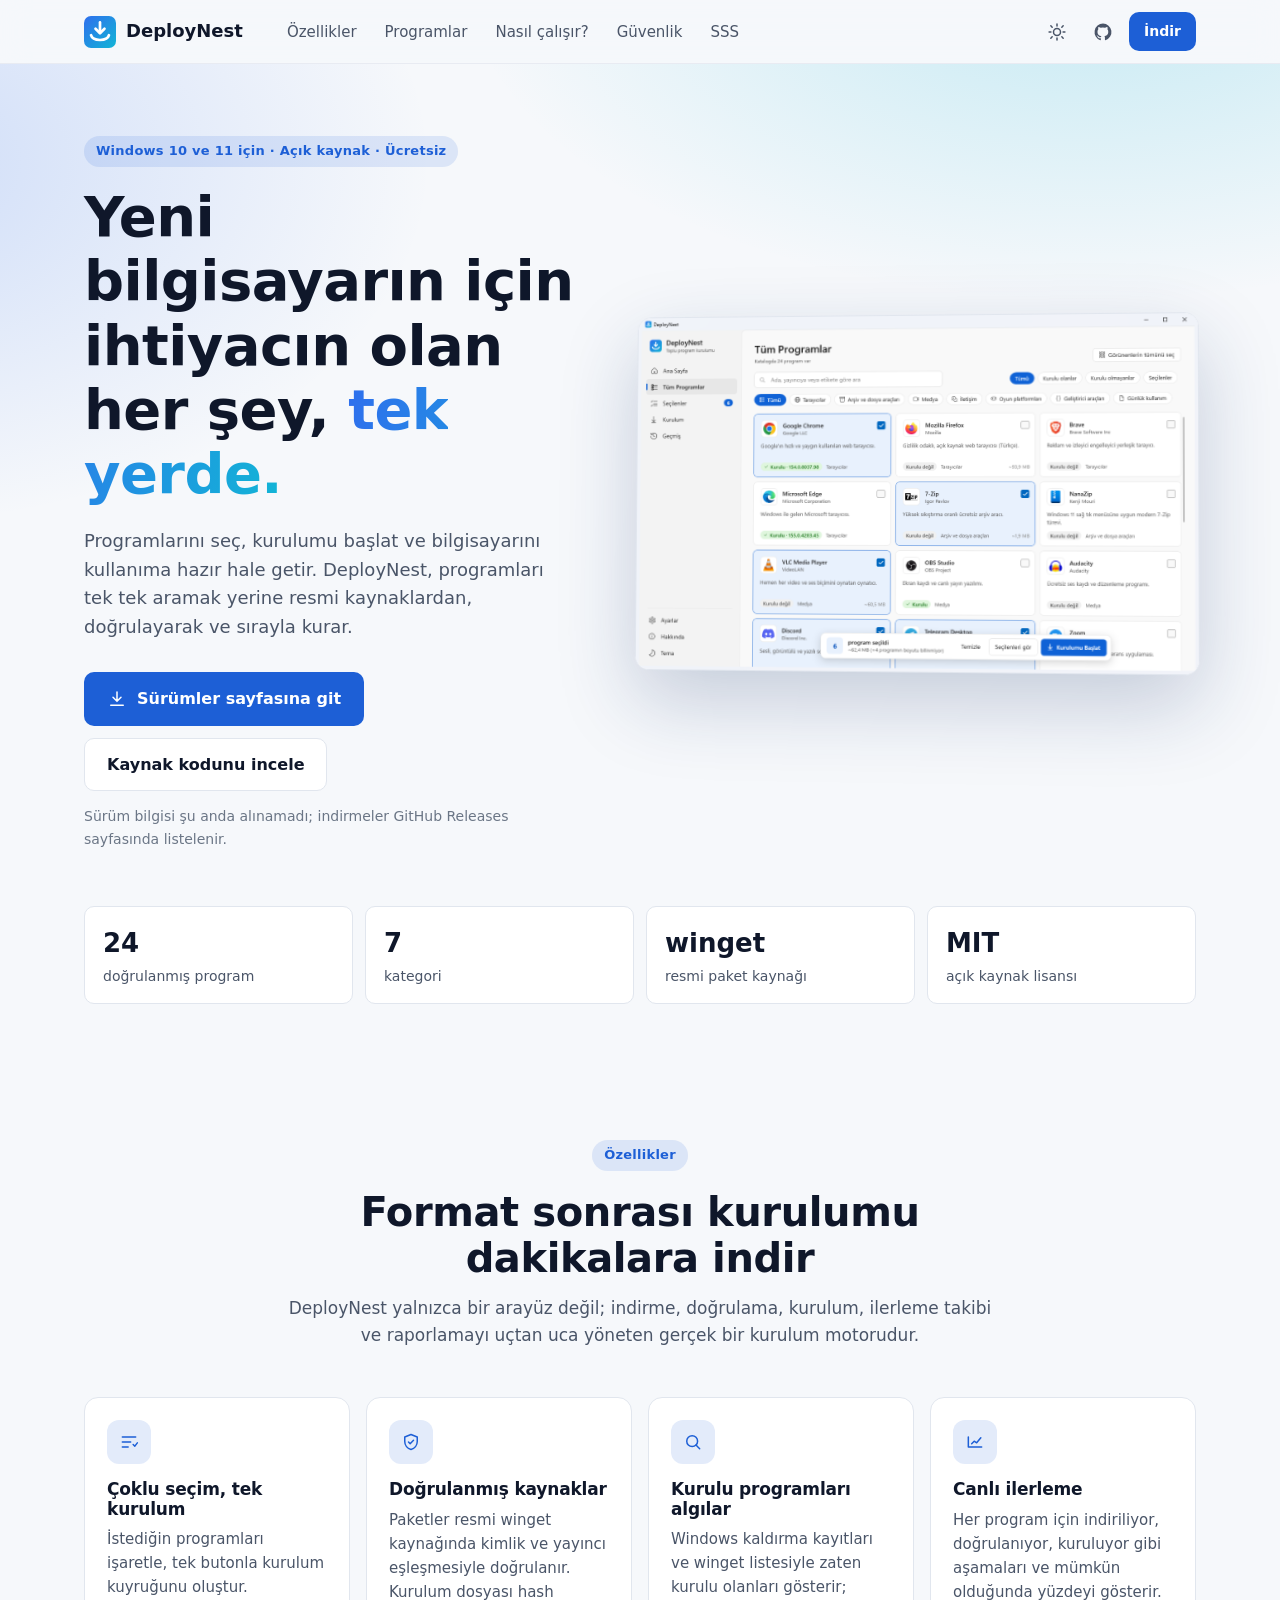
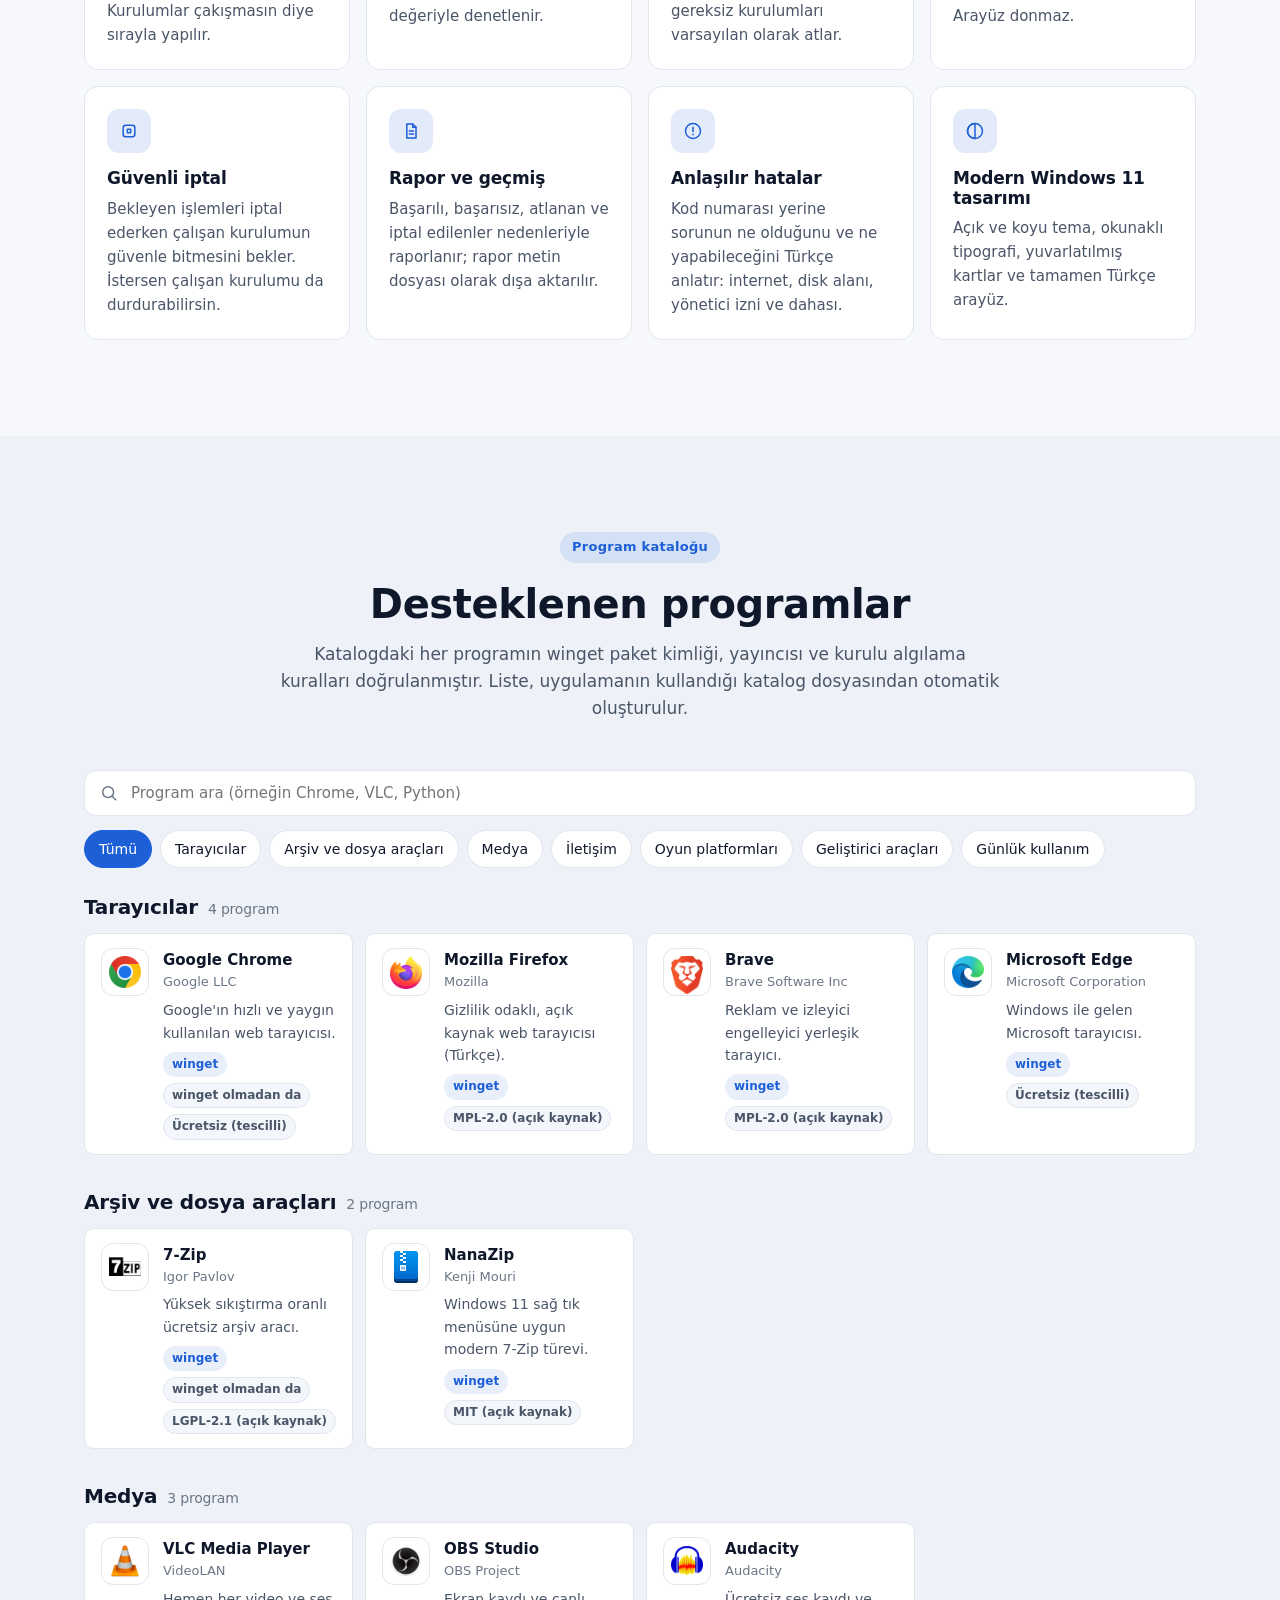
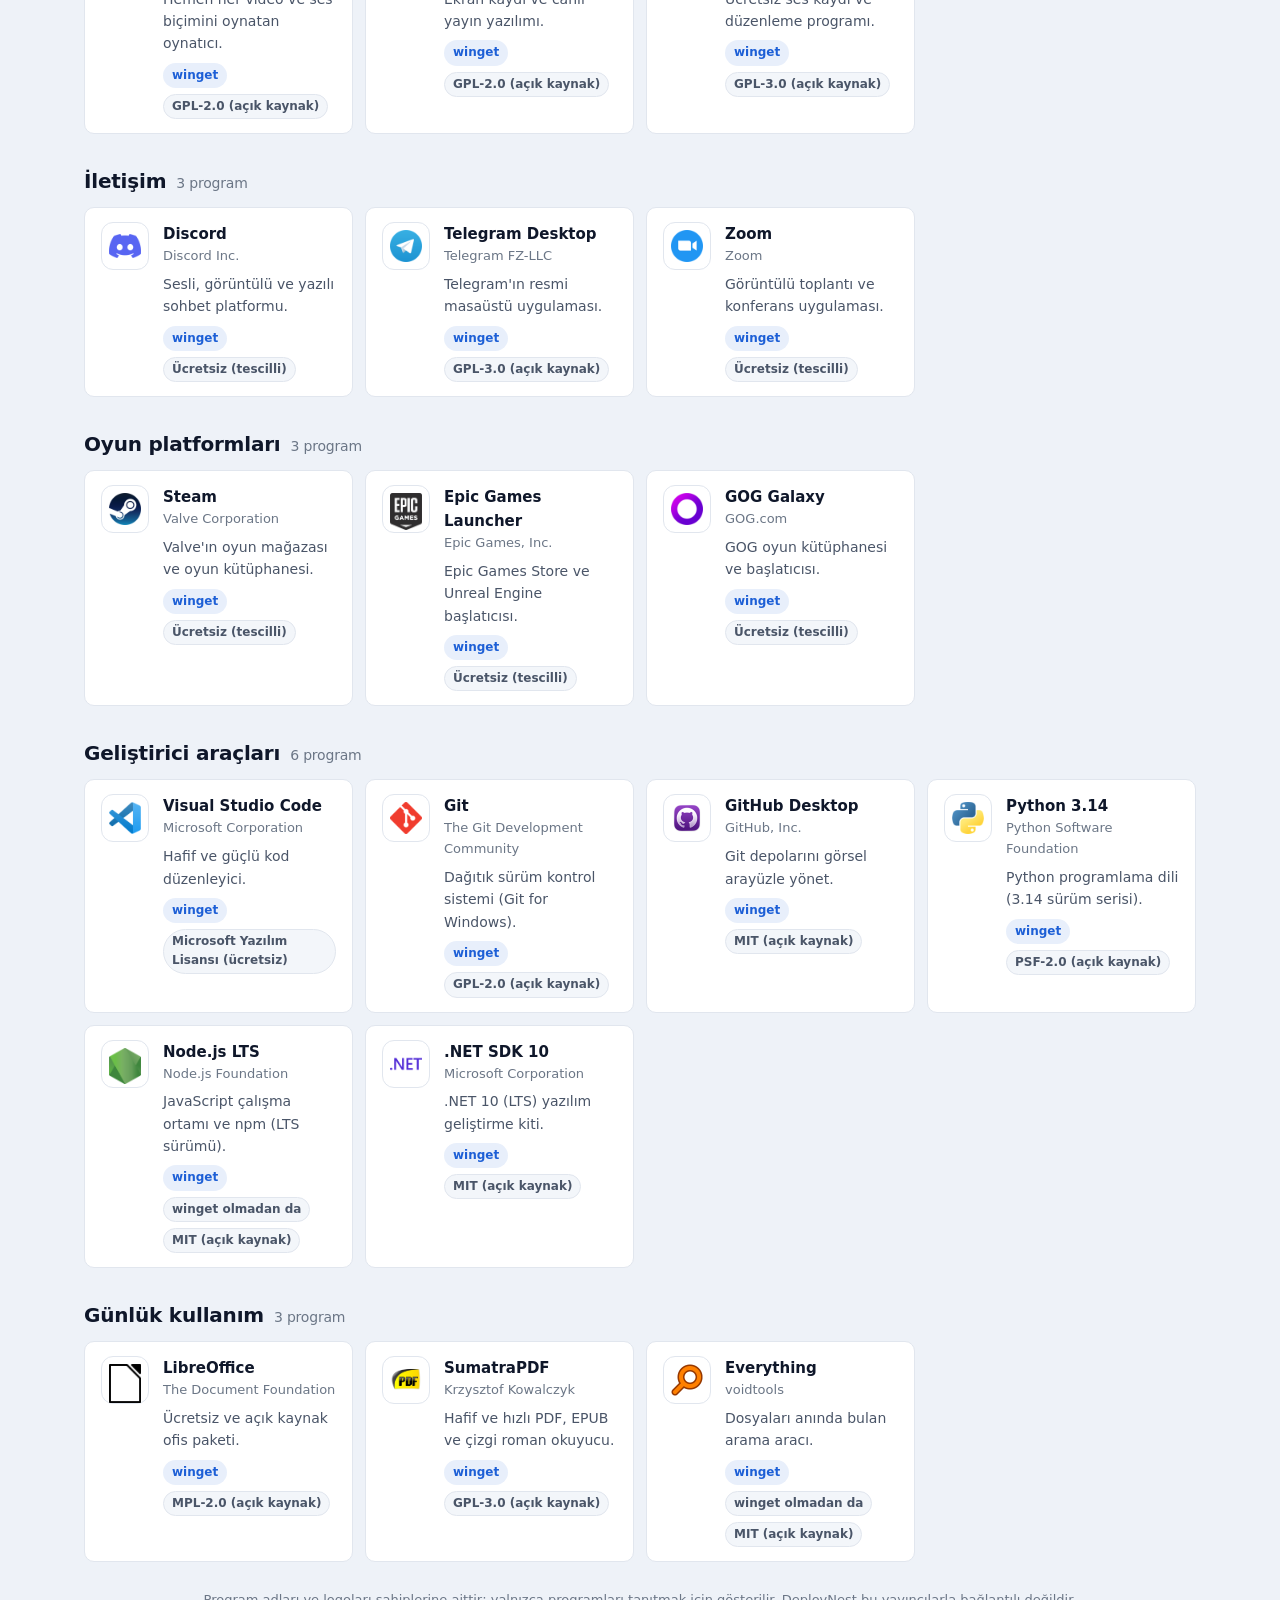
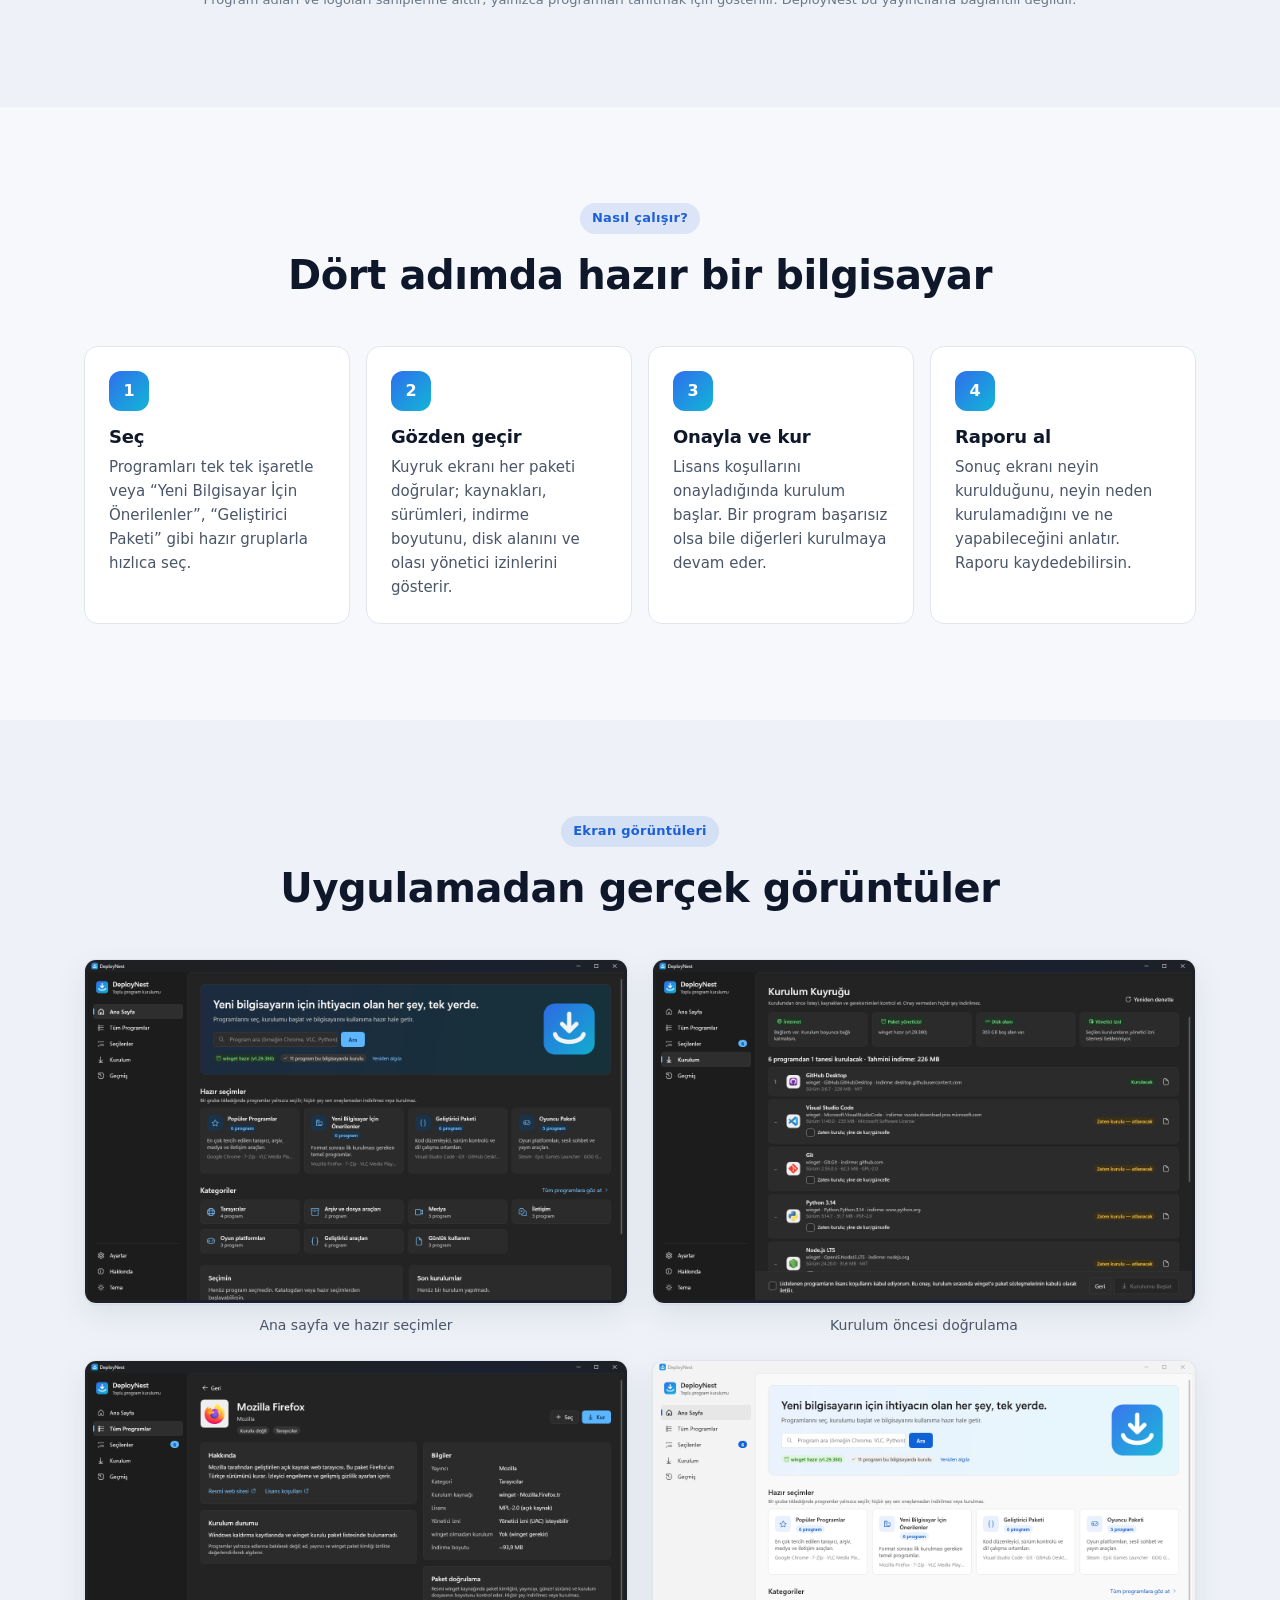
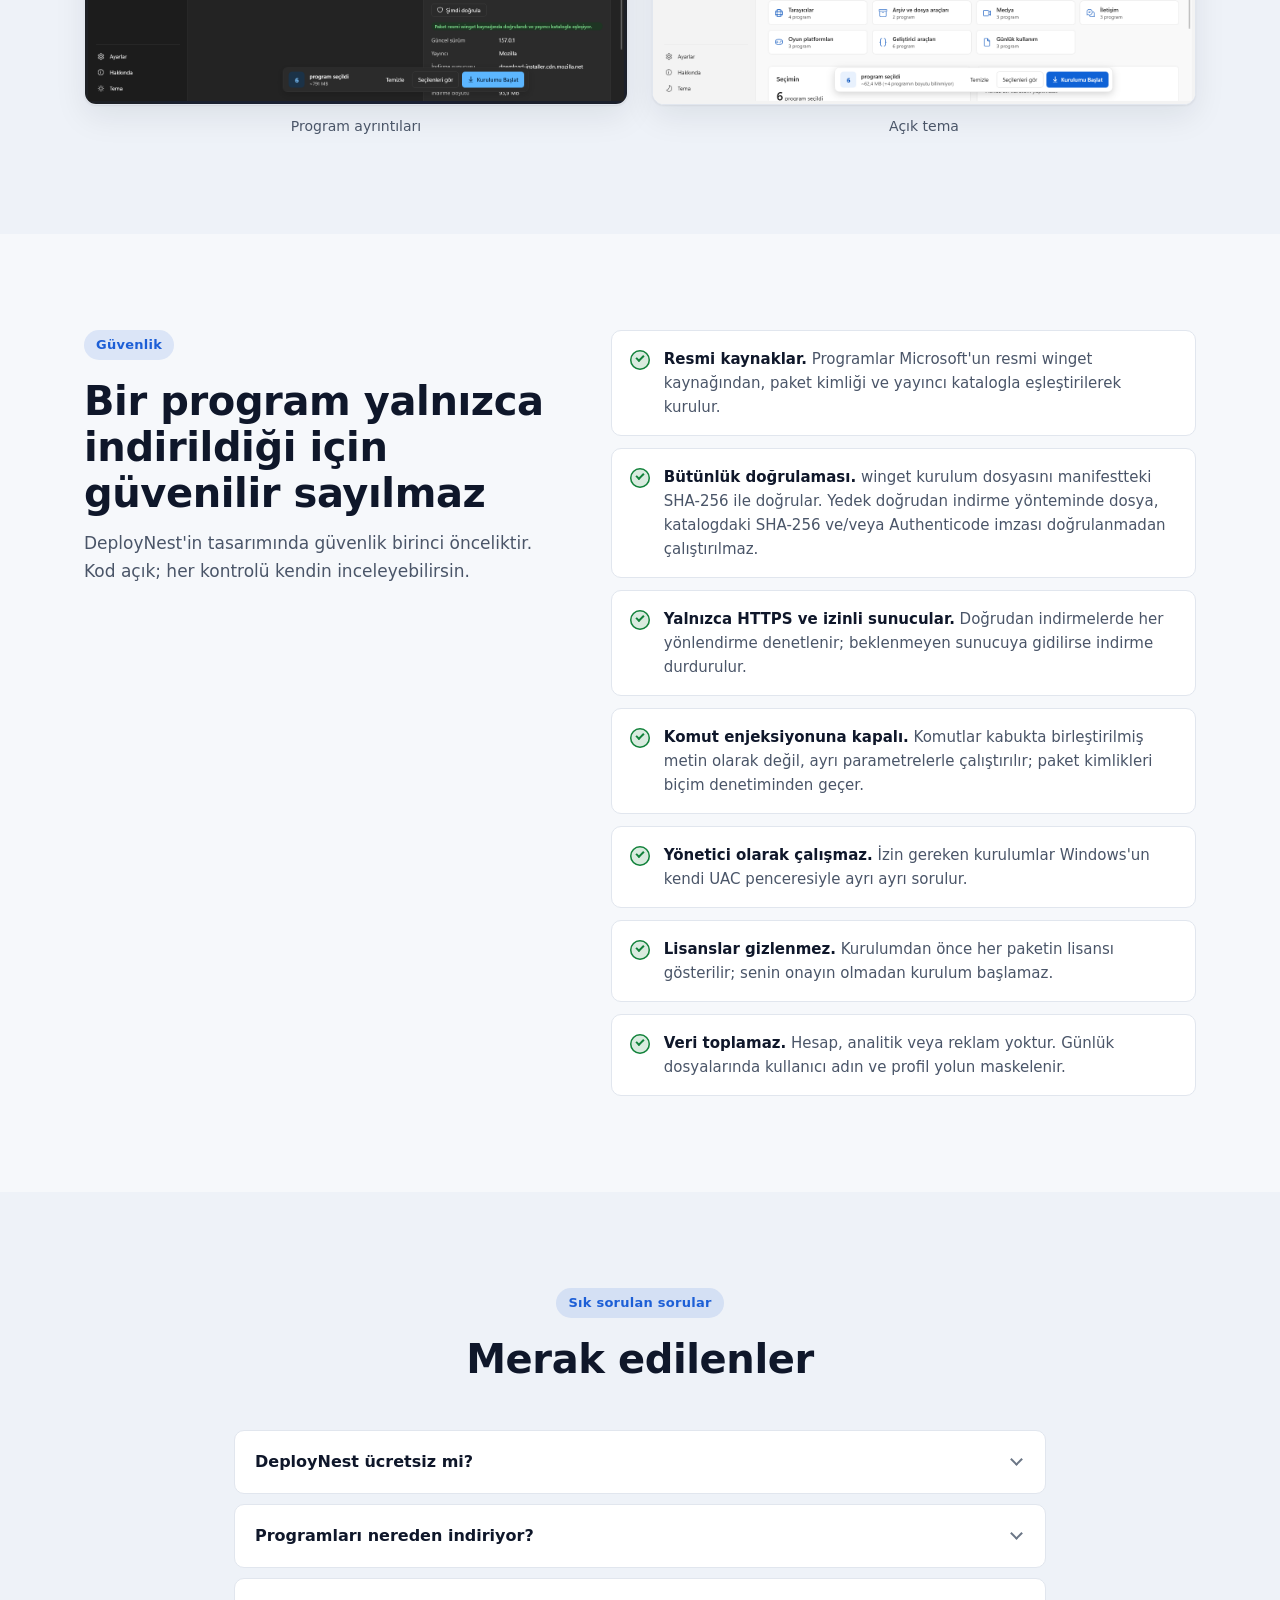
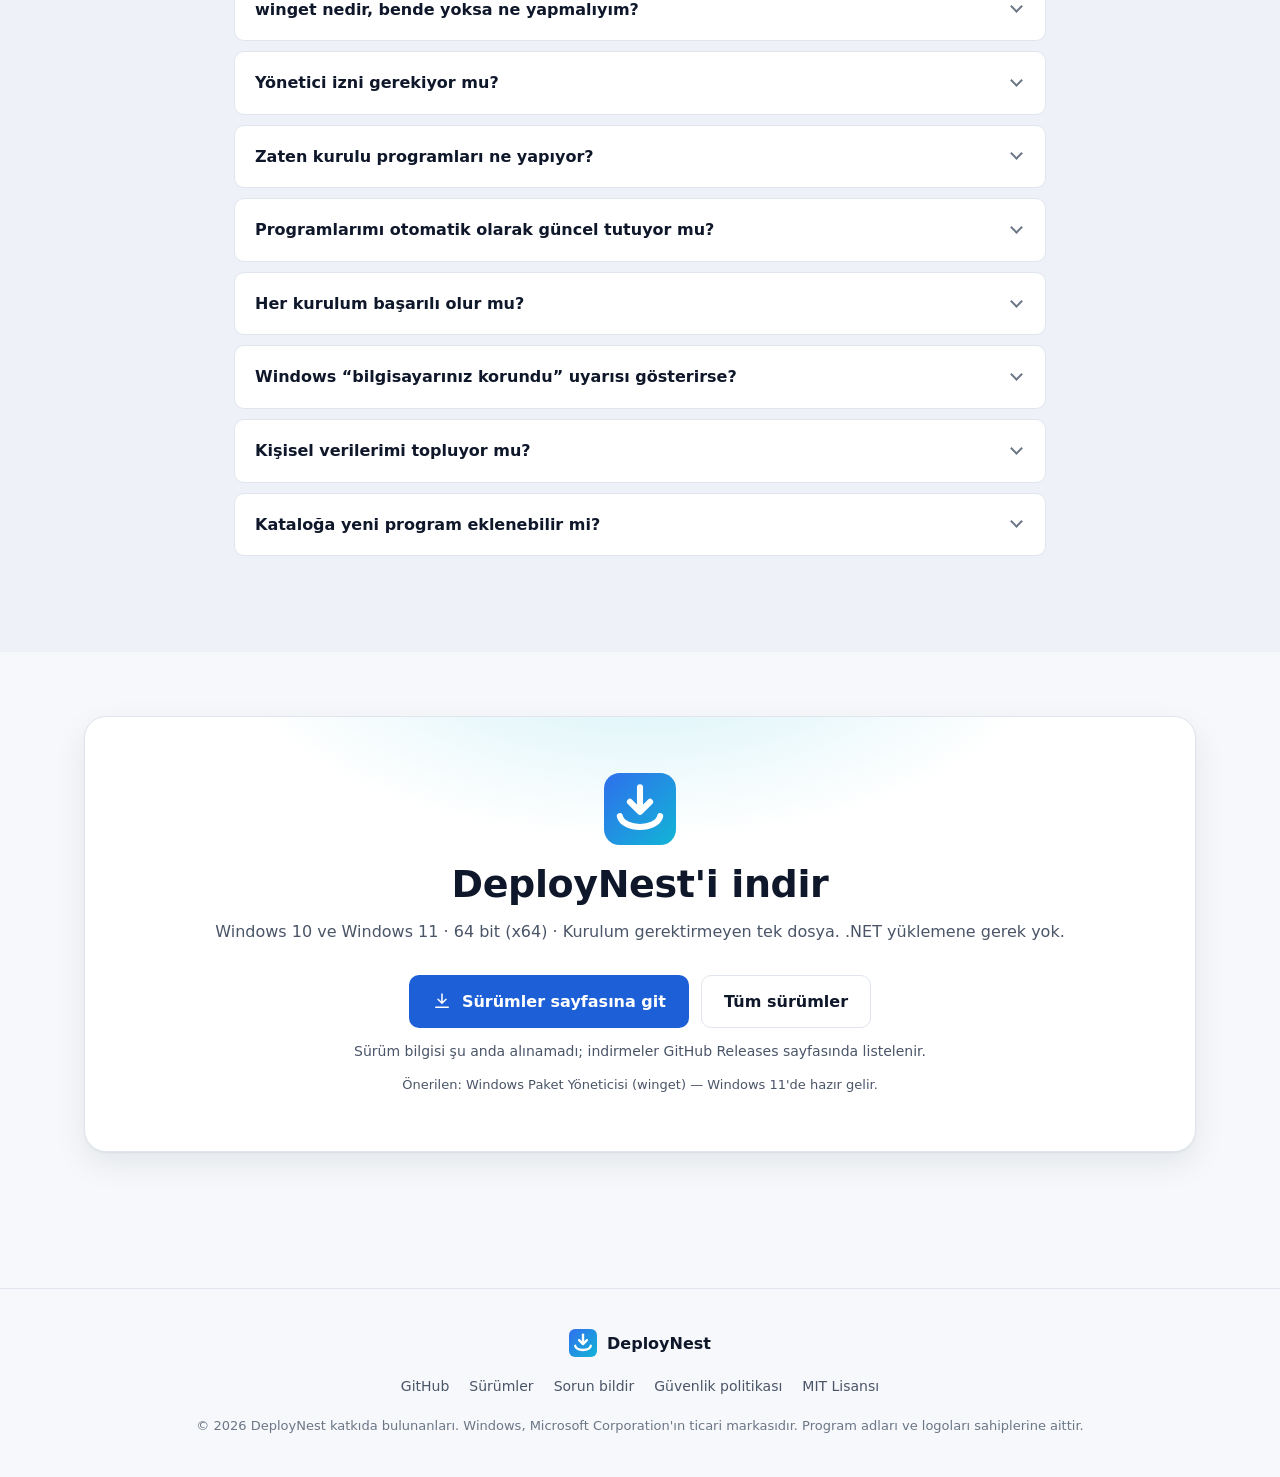
==== website/index.html @ 0952b54d "Add Vercel-ready promo and download website Static HTML/CSS/JS site listing every catalog program wi" ====
<!doctype html>
<html lang="tr">
<head>
  <meta charset="utf-8">
  <meta name="viewport" content="width=device-width, initial-scale=1">
  <title>DeployNest — Toplu program kurulumu</title>
  <meta name="description" content="DeployNest; yeni bilgisayarında veya format sonrasında ihtiyaç duyduğun programları seçip tek seferde, resmi kaynaklardan ve doğrulayarak kurmanı sağlayan açık kaynak Windows uygulaması.">
  <meta name="theme-color" content="#2F6FED">
  <meta property="og:title" content="DeployNest — Toplu program kurulumu">
  <meta property="og:description" content="Programlarını seç, kurulumu başlat ve bilgisayarını kullanıma hazır hale getir.">
  <meta property="og:type" content="website">
  <meta property="og:image" content="assets/screenshots/programs-light.png">
  <link rel="icon" href="assets/logo.svg" type="image/svg+xml">
  <link rel="apple-touch-icon" href="assets/logo-512.png">
  <script src="theme-init.js"></script>
  <link rel="stylesheet" href="styles.css">
</head>
<body>
  <a class="skip-link" href="#main">İçeriğe geç</a>

  <header class="site-header">
    <div class="container header-inner">
      <a class="brand" href="#top" aria-label="DeployNest ana sayfa">
        <img src="assets/logo.svg" alt="" width="32" height="32">
        <span>DeployNest</span>
      </a>
      <nav class="site-nav" id="site-nav" aria-label="Ana menü">
        <a href="#ozellikler">Özellikler</a>
        <a href="#programlar">Programlar</a>
        <a href="#nasil-calisir">Nasıl çalışır?</a>
        <a href="#guvenlik">Güvenlik</a>
        <a href="#sss">SSS</a>
      </nav>
      <div class="header-actions">
        <button class="icon-button" type="button" id="theme-toggle" aria-label="Açık ve koyu tema arasında geçiş yap">
          <svg class="icon-sun" viewBox="0 0 24 24" aria-hidden="true"><circle cx="12" cy="12" r="4.2"/><path d="M12 2.5v2.2M12 19.3v2.2M4.6 4.6l1.6 1.6M17.8 17.8l1.6 1.6M2.5 12h2.2M19.3 12h2.2M4.6 19.4l1.6-1.6M17.8 6.2l1.6-1.6"/></svg>
          <svg class="icon-moon" viewBox="0 0 24 24" aria-hidden="true"><path d="M20.2 14.6A8.4 8.4 0 0 1 9.4 3.8a8.4 8.4 0 1 0 10.8 10.8Z"/></svg>
        </button>
        <a class="icon-button" href="https://github.com/efebalci569-dot/DeployNest" rel="noopener" aria-label="GitHub deposu">
          <svg viewBox="0 0 24 24" aria-hidden="true" class="icon-fill"><path d="M12 1.8a10.3 10.3 0 0 0-3.3 20c.5.1.7-.2.7-.5v-1.8c-2.9.6-3.5-1.2-3.5-1.2-.5-1.2-1.1-1.5-1.1-1.5-.9-.6.1-.6.1-.6 1 .1 1.6 1 1.6 1 .9 1.6 2.4 1.1 3 .9.1-.7.4-1.1.6-1.4-2.3-.3-4.7-1.1-4.7-5.1 0-1.1.4-2 1-2.8-.1-.3-.4-1.3.1-2.8 0 0 .9-.3 2.8 1a9.6 9.6 0 0 1 5.1 0c2-1.3 2.8-1 2.8-1 .6 1.5.2 2.5.1 2.8.7.8 1 1.7 1 2.8 0 4-2.4 4.8-4.7 5.1.4.3.7.9.7 1.9v2.8c0 .3.2.6.7.5A10.3 10.3 0 0 0 12 1.8Z"/></svg>
        </a>
        <a class="button button-primary button-small header-download" href="#indir">İndir</a>
        <button class="icon-button menu-toggle" type="button" id="menu-toggle" aria-label="Menüyü aç" aria-expanded="false" aria-controls="site-nav">
          <svg viewBox="0 0 24 24" aria-hidden="true"><path d="M4 7h16M4 12h16M4 17h16"/></svg>
        </button>
      </div>
    </div>
  </header>

  <main id="main">
    <!-- Hero -->
    <section class="hero" id="top">
      <div class="container hero-inner">
        <div class="hero-copy">
          <p class="eyebrow">Windows 10 ve 11 için · Açık kaynak · Ücretsiz</p>
          <h1>Yeni bilgisayarın için ihtiyacın olan her şey, <span class="gradient-text">tek yerde.</span></h1>
          <p class="lead">Programlarını seç, kurulumu başlat ve bilgisayarını kullanıma hazır hale getir. DeployNest, programları tek tek aramak yerine resmi kaynaklardan, doğrulayarak ve sırayla kurar.</p>
          <div class="hero-actions">
            <a class="button button-primary button-large" data-download href="https://github.com/efebalci569-dot/DeployNest/releases" rel="noopener">
              <svg viewBox="0 0 24 24" aria-hidden="true"><path d="M12 3.5v11.2M7.2 10l4.8 4.8 4.8-4.8M4.5 19.5h15"/></svg>
              <span data-download-label>Sürümler denetleniyor…</span>
            </a>
            <a class="button button-secondary button-large" href="https://github.com/efebalci569-dot/DeployNest" rel="noopener">Kaynak kodunu incele</a>
          </div>
          <p class="release-meta" data-release-meta>Windows 10 / Windows 11 · 64 bit (x64)</p>
        </div>
        <div class="hero-visual">
          <div class="window-frame">
            <img class="screenshot-themed" src="assets/screenshots/programs-light.png" data-light="assets/screenshots/programs-light.png" data-dark="assets/screenshots/programs-dark.png" alt="DeployNest uygulamasında tüm programlar sayfası: logolu program kartları, kurulum durumları ve seçim çubuğu" width="1360" height="860">
          </div>
        </div>
      </div>
      <div class="container stats">
        <div><strong data-count-programs>24</strong><span>doğrulanmış program</span></div>
        <div><strong data-count-categories>7</strong><span>kategori</span></div>
        <div><strong>winget</strong><span>resmi paket kaynağı</span></div>
        <div><strong>MIT</strong><span>açık kaynak lisansı</span></div>
      </div>
    </section>

    <!-- Features -->
    <section class="section" id="ozellikler">
      <div class="container">
        <div class="section-head">
          <p class="eyebrow">Özellikler</p>
          <h2>Format sonrası kurulumu dakikalara indir</h2>
          <p>DeployNest yalnızca bir arayüz değil; indirme, doğrulama, kurulum, ilerleme takibi ve raporlamayı uçtan uca yöneten gerçek bir kurulum motorudur.</p>
        </div>
        <div class="feature-grid">
          <article class="feature">
            <div class="feature-icon"><svg viewBox="0 0 24 24" aria-hidden="true"><path d="M4 6h16M4 12h10M4 18h7M17 15l2 2 3-4"/></svg></div>
            <h3>Çoklu seçim, tek kurulum</h3>
            <p>İstediğin programları işaretle, tek butonla kurulum kuyruğunu oluştur. Kurulumlar çakışmasın diye sırayla yapılır.</p>
          </article>
          <article class="feature">
            <div class="feature-icon"><svg viewBox="0 0 24 24" aria-hidden="true"><path d="M12 3l7.5 3v5.5c0 4.4-3.1 8.4-7.5 9.5-4.4-1.1-7.5-5.1-7.5-9.5V6L12 3z"/><path d="M9 12l2 2 4-4"/></svg></div>
            <h3>Doğrulanmış kaynaklar</h3>
            <p>Paketler resmi winget kaynağında kimlik ve yayıncı eşleşmesiyle doğrulanır. Kurulum dosyası hash değeriyle denetlenir.</p>
          </article>
          <article class="feature">
            <div class="feature-icon"><svg viewBox="0 0 24 24" aria-hidden="true"><circle cx="11" cy="11" r="6.5"/><path d="M20 20l-4.4-4.4"/></svg></div>
            <h3>Kurulu programları algılar</h3>
            <p>Windows kaldırma kayıtları ve winget listesiyle zaten kurulu olanları gösterir; gereksiz kurulumları varsayılan olarak atlar.</p>
          </article>
          <article class="feature">
            <div class="feature-icon"><svg viewBox="0 0 24 24" aria-hidden="true"><path d="M4 18V6M4 18h16"/><path d="M8 14l3-3 3 2 5-6"/></svg></div>
            <h3>Canlı ilerleme</h3>
            <p>Her program için indiriliyor, doğrulanıyor, kuruluyor gibi aşamaları ve mümkün olduğunda yüzdeyi gösterir. Arayüz donmaz.</p>
          </article>
          <article class="feature">
            <div class="feature-icon"><svg viewBox="0 0 24 24" aria-hidden="true"><rect x="5" y="5" width="14" height="14" rx="3"/><path d="M10 10h4v4h-4z"/></svg></div>
            <h3>Güvenli iptal</h3>
            <p>Bekleyen işlemleri iptal ederken çalışan kurulumun güvenle bitmesini bekler. İstersen çalışan kurulumu da durdurabilirsin.</p>
          </article>
          <article class="feature">
            <div class="feature-icon"><svg viewBox="0 0 24 24" aria-hidden="true"><path d="M7 3.5h7l4 4v13H7z"/><path d="M14 3.5v4h4M10 12h5M10 15.5h5"/></svg></div>
            <h3>Rapor ve geçmiş</h3>
            <p>Başarılı, başarısız, atlanan ve iptal edilenler nedenleriyle raporlanır; rapor metin dosyası olarak dışa aktarılır.</p>
          </article>
          <article class="feature">
            <div class="feature-icon"><svg viewBox="0 0 24 24" aria-hidden="true"><path d="M12 7.5v5M12 16v.5"/><circle cx="12" cy="12" r="9"/></svg></div>
            <h3>Anlaşılır hatalar</h3>
            <p>Kod numarası yerine sorunun ne olduğunu ve ne yapabileceğini Türkçe anlatır: internet, disk alanı, yönetici izni ve dahası.</p>
          </article>
          <article class="feature">
            <div class="feature-icon"><svg viewBox="0 0 24 24" aria-hidden="true"><path d="M12 3a9 9 0 1 0 0 18V3z"/><circle cx="12" cy="12" r="9"/></svg></div>
            <h3>Modern Windows 11 tasarımı</h3>
            <p>Açık ve koyu tema, okunaklı tipografi, yuvarlatılmış kartlar ve tamamen Türkçe arayüz.</p>
          </article>
        </div>
      </div>
    </section>

    <!-- Programs -->
    <section class="section section-alt" id="programlar">
      <div class="container">
        <div class="section-head">
          <p class="eyebrow">Program kataloğu</p>
          <h2>Desteklenen programlar</h2>
          <p>Katalogdaki her programın winget paket kimliği, yayıncısı ve kurulu algılama kuralları doğrulanmıştır. Liste, uygulamanın kullandığı katalog dosyasından otomatik oluşturulur.</p>
        </div>
        <div class="catalog-toolbar">
          <label class="search">
            <svg viewBox="0 0 24 24" aria-hidden="true"><circle cx="11" cy="11" r="6.5"/><path d="M20 20l-4.4-4.4"/></svg>
            <span class="visually-hidden">Program ara</span>
            <input type="search" id="catalog-search" placeholder="Program ara (örneğin Chrome, VLC, Python)" autocomplete="off">
          </label>
          <div class="chips" id="catalog-categories" role="group" aria-label="Kategoriye göre filtrele"></div>
        </div>
        <div id="catalog" class="catalog" aria-live="polite">
          <noscript><p>Program listesini görmek için JavaScript'i etkinleştir veya <a href="data/catalog.json">katalog dosyasını</a> incele.</p></noscript>
        </div>
        <p class="catalog-empty" id="catalog-empty" hidden>Aramanla eşleşen program bulunamadı.</p>
        <p class="fine-print">Program adları ve logoları sahiplerine aittir; yalnızca programları tanıtmak için gösterilir. DeployNest bu yayıncılarla bağlantılı değildir.</p>
      </div>
    </section>

    <!-- How it works -->
    <section class="section" id="nasil-calisir">
      <div class="container">
        <div class="section-head">
          <p class="eyebrow">Nasıl çalışır?</p>
          <h2>Dört adımda hazır bir bilgisayar</h2>
        </div>
        <ol class="steps">
          <li class="step">
            <span class="step-number">1</span>
            <h3>Seç</h3>
            <p>Programları tek tek işaretle veya “Yeni Bilgisayar İçin Önerilenler”, “Geliştirici Paketi” gibi hazır gruplarla hızlıca seç.</p>
          </li>
          <li class="step">
            <span class="step-number">2</span>
            <h3>Gözden geçir</h3>
            <p>Kuyruk ekranı her paketi doğrular; kaynakları, sürümleri, indirme boyutunu, disk alanını ve olası yönetici izinlerini gösterir.</p>
          </li>
          <li class="step">
            <span class="step-number">3</span>
            <h3>Onayla ve kur</h3>
            <p>Lisans koşullarını onayladığında kurulum başlar. Bir program başarısız olsa bile diğerleri kurulmaya devam eder.</p>
          </li>
          <li class="step">
            <span class="step-number">4</span>
            <h3>Raporu al</h3>
            <p>Sonuç ekranı neyin kurulduğunu, neyin neden kurulamadığını ve ne yapabileceğini anlatır. Raporu kaydedebilirsin.</p>
          </li>
        </ol>
      </div>
    </section>

    <!-- Screenshots -->
    <section class="section section-alt" id="ekran-goruntuleri">
      <div class="container">
        <div class="section-head">
          <p class="eyebrow">Ekran görüntüleri</p>
          <h2>Uygulamadan gerçek görüntüler</h2>
        </div>
        <div class="gallery">
          <figure>
            <button type="button" class="gallery-item" data-full="assets/screenshots/home-dark.png" aria-label="Ana sayfa ekran görüntüsünü büyüt"><img src="assets/screenshots/home-dark.png" alt="Ana sayfa: arama, hazır seçimler ve kategoriler" loading="lazy" width="1360" height="860"></button>
            <figcaption>Ana sayfa ve hazır seçimler</figcaption>
          </figure>
          <figure>
            <button type="button" class="gallery-item" data-full="assets/screenshots/queue-dark.png" aria-label="Kurulum kuyruğu ekran görüntüsünü büyüt"><img src="assets/screenshots/queue-dark.png" alt="Kurulum kuyruğu: doğrulanmış paketler, gereksinimler ve zaten kurulu olanlar" loading="lazy" width="1360" height="860"></button>
            <figcaption>Kurulum öncesi doğrulama</figcaption>
          </figure>
          <figure>
            <button type="button" class="gallery-item" data-full="assets/screenshots/details-dark.png" aria-label="Program ayrıntıları ekran görüntüsünü büyüt"><img src="assets/screenshots/details-dark.png" alt="Program ayrıntıları ve winget paket doğrulaması" loading="lazy" width="1360" height="860"></button>
            <figcaption>Program ayrıntıları</figcaption>
          </figure>
          <figure>
            <button type="button" class="gallery-item" data-full="assets/screenshots/home-light.png" aria-label="Açık tema ekran görüntüsünü büyüt"><img src="assets/screenshots/home-light.png" alt="Açık temada ana sayfa ve seçim çubuğu" loading="lazy" width="1360" height="860"></button>
            <figcaption>Açık tema</figcaption>
          </figure>
        </div>
      </div>
      <dialog class="lightbox" id="lightbox" aria-label="Ekran görüntüsü">
        <form method="dialog"><button class="icon-button lightbox-close" aria-label="Kapat"><svg viewBox="0 0 24 24" aria-hidden="true"><path d="M6 6l12 12M18 6L6 18"/></svg></button></form>
        <img alt="">
      </dialog>
    </section>

    <!-- Security -->
    <section class="section" id="guvenlik">
      <div class="container security">
        <div class="section-head section-head-left">
          <p class="eyebrow">Güvenlik</p>
          <h2>Bir program yalnızca indirildiği için güvenilir sayılmaz</h2>
          <p>DeployNest'in tasarımında güvenlik birinci önceliktir. Kod açık; her kontrolü kendin inceleyebilirsin.</p>
        </div>
        <ul class="check-list">
          <li><strong>Resmi kaynaklar.</strong> Programlar Microsoft'un resmi winget kaynağından, paket kimliği ve yayıncı katalogla eşleştirilerek kurulur.</li>
          <li><strong>Bütünlük doğrulaması.</strong> winget kurulum dosyasını manifestteki SHA-256 ile doğrular. Yedek doğrudan indirme yönteminde dosya, katalogdaki SHA-256 ve/veya Authenticode imzası doğrulanmadan çalıştırılmaz.</li>
          <li><strong>Yalnızca HTTPS ve izinli sunucular.</strong> Doğrudan indirmelerde her yönlendirme denetlenir; beklenmeyen sunucuya gidilirse indirme durdurulur.</li>
          <li><strong>Komut enjeksiyonuna kapalı.</strong> Komutlar kabukta birleştirilmiş metin olarak değil, ayrı parametrelerle çalıştırılır; paket kimlikleri biçim denetiminden geçer.</li>
          <li><strong>Yönetici olarak çalışmaz.</strong> İzin gereken kurulumlar Windows'un kendi UAC penceresiyle ayrı ayrı sorulur.</li>
          <li><strong>Lisanslar gizlenmez.</strong> Kurulumdan önce her paketin lisansı gösterilir; senin onayın olmadan kurulum başlamaz.</li>
          <li><strong>Veri toplamaz.</strong> Hesap, analitik veya reklam yoktur. Günlük dosyalarında kullanıcı adın ve profil yolun maskelenir.</li>
        </ul>
      </div>
    </section>

    <!-- FAQ -->
    <section class="section section-alt" id="sss">
      <div class="container faq-container">
        <div class="section-head">
          <p class="eyebrow">Sık sorulan sorular</p>
          <h2>Merak edilenler</h2>
        </div>
        <div class="faq">
          <details>
            <summary>DeployNest ücretsiz mi?</summary>
            <p>Evet. DeployNest MIT lisanslı açık kaynak bir projedir. Kurduğun programlar ise kendi yayıncılarının lisanslarına tabidir; bazıları ücretsiz ama tescilli yazılımdır.</p>
          </details>
          <details>
            <summary>Programları nereden indiriyor?</summary>
            <p>Öncelikle Windows Paket Yöneticisi'nin (winget) resmi topluluk kaynağından. winget kullanılamıyorsa, katalogda doğrudan indirme tanımı olan programlar (şu an Google Chrome, 7-Zip, Node.js LTS ve Everything) yayıncının resmi adresinden indirilip doğrulanarak kurulabilir.</p>
          </details>
          <details>
            <summary>winget nedir, bende yoksa ne yapmalıyım?</summary>
            <p>winget, Microsoft'un resmi paket yöneticisidir ve Windows 11 ile güncel Windows 10 sürümlerinde “Uygulama Yükleyicisi” (App Installer) ile birlikte gelir. Yoksa Microsoft Store'dan App Installer'ı yükleyebilirsin; DeployNest bu durumu sana açıkça gösterir.</p>
          </details>
          <details>
            <summary>Yönetici izni gerekiyor mu?</summary>
            <p>DeployNest'in kendisi yönetici olarak çalışmaz. Bazı programların kurulumu Windows yönetici izni (UAC) isteyebilir; bu durumda Windows'un onay penceresi açılır. İzni reddedersen yalnızca o program kurulmaz, diğerleri devam eder.</p>
          </details>
          <details>
            <summary>Zaten kurulu programları ne yapıyor?</summary>
            <p>Windows kaldırma kayıtları ve winget kurulu paket listesiyle, program adını yayıncı ve paket kimliğiyle birlikte değerlendirerek algılar. Kurulu programlar varsayılan olarak atlanır; istersen yeniden kurmayı veya güncellemeyi seçebilirsin.</p>
          </details>
          <details>
            <summary>Programlarımı otomatik olarak güncel tutuyor mu?</summary>
            <p>Hayır. DeployNest bir toplu kurulum aracıdır; arka planda çalışıp programları otomatik güncellemez. Kurulu bir programı istediğinde yeniden kur/güncelle seçeneğiyle güncelleyebilirsin.</p>
          </details>
          <details>
            <summary>Her kurulum başarılı olur mu?</summary>
            <p>Bu garanti edilemez: internet kesintisi, dolu disk, açık olan bir program veya kuruluş ilkeleri kurulumu engelleyebilir. DeployNest başarısız kurulumları nedenleri ve yapabileceklerinle birlikte raporlar; diğer programların kurulumuna devam eder.</p>
          </details>
          <details>
            <summary>Windows “bilgisayarınız korundu” uyarısı gösterirse?</summary>
            <p>DeployNest henüz bir kod imzalama sertifikasıyla imzalanmadığı için Windows SmartScreen ilk çalıştırmada uyarı gösterebilir. Dosyayı yalnızca bu sitedeki veya GitHub Releases'taki resmi bağlantıdan indir; kaynak kodu GitHub'da herkese açıktır.</p>
          </details>
          <details>
            <summary>Kişisel verilerimi topluyor mu?</summary>
            <p>Hayır. Hesap gerekmez; tercihlerin, kurulum geçmişin ve günlük dosyaları yalnızca bilgisayarında saklanır.</p>
          </details>
          <details>
            <summary>Kataloğa yeni program eklenebilir mi?</summary>
            <p>Evet. Program kataloğu tek bir JSON dosyasıdır. Doğrulanmış winget kimliği ve yayıncı bilgisiyle yeni kayıt ekleyip GitHub'da katkıda bulunabilirsin; katalog kayıtları otomatik testlerle denetlenir.</p>
          </details>
        </div>
      </div>
    </section>

    <!-- Download -->
    <section class="section download-section" id="indir">
      <div class="container">
        <div class="download-card">
          <img src="assets/logo.svg" alt="" width="72" height="72">
          <h2>DeployNest'i indir</h2>
          <p>Windows 10 ve Windows 11 · 64 bit (x64) · Kurulum gerektirmeyen tek dosya. .NET yüklemene gerek yok.</p>
          <div class="hero-actions centered">
            <a class="button button-primary button-large" data-download href="https://github.com/efebalci569-dot/DeployNest/releases" rel="noopener">
              <svg viewBox="0 0 24 24" aria-hidden="true"><path d="M12 3.5v11.2M7.2 10l4.8 4.8 4.8-4.8M4.5 19.5h15"/></svg>
              <span data-download-label>Sürümler denetleniyor…</span>
            </a>
            <a class="button button-secondary button-large" href="https://github.com/efebalci569-dot/DeployNest/releases" rel="noopener">Tüm sürümler</a>
          </div>
          <p class="release-meta" data-release-meta>Sürüm bilgisi GitHub Releases'tan alınır.</p>
          <p class="fine-print">Önerilen: Windows Paket Yöneticisi (winget) — Windows 11'de hazır gelir.</p>
        </div>
      </div>
    </section>
  </main>

  <footer class="site-footer">
    <div class="container footer-inner">
      <div class="footer-brand">
        <img src="assets/logo.svg" alt="" width="28" height="28">
        <span>DeployNest</span>
      </div>
      <nav aria-label="Alt menü" class="footer-links">
        <a href="https://github.com/efebalci569-dot/DeployNest" rel="noopener">GitHub</a>
        <a href="https://github.com/efebalci569-dot/DeployNest/releases" rel="noopener">Sürümler</a>
        <a href="https://github.com/efebalci569-dot/DeployNest/issues" rel="noopener">Sorun bildir</a>
        <a href="https://github.com/efebalci569-dot/DeployNest/blob/main/SECURITY.md" rel="noopener">Güvenlik politikası</a>
        <a href="https://github.com/efebalci569-dot/DeployNest/blob/main/LICENSE" rel="noopener">MIT Lisansı</a>
      </nav>
      <p class="fine-print">© 2026 DeployNest katkıda bulunanları. Windows, Microsoft Corporation'ın ticari markasıdır. Program adları ve logoları sahiplerine aittir.</p>
    </div>
  </footer>

  <script src="app.js" defer></script>
</body>
</html>
---- website/styles.css ----
/* DeployNest website — no external fonts or libraries. */

:root {
  --brand-1: #2f6fed;
  --brand-2: #12b5d6;
  --accent: #1d5fd6;
  --accent-hover: #174fb5;
  --accent-text: #ffffff;
  --bg: #f6f8fb;
  --bg-alt: #eef2f8;
  --surface: #ffffff;
  --surface-2: #f3f6fa;
  --border: #e1e6ee;
  --text: #0f172a;
  --text-2: #4a5568;
  --text-3: #6b7686;
  --success: #12823b;
  --shadow: 0 1px 2px rgba(15, 23, 42, 0.06), 0 12px 32px rgba(15, 23, 42, 0.08);
  --shadow-lg: 0 30px 80px rgba(23, 49, 104, 0.22);
  --radius: 14px;
  --radius-sm: 10px;
  --header-h: 64px;
  --font: "Segoe UI Variable Text", "Segoe UI", system-ui, -apple-system, "Helvetica Neue", Roboto, Arial, sans-serif;
  --font-display: "Segoe UI Variable Display", "Segoe UI", system-ui, -apple-system, "Helvetica Neue", Roboto, Arial, sans-serif;
  color-scheme: light;
}

@media (prefers-color-scheme: dark) {
  :root:not([data-theme="light"]) {
    --accent: #5cb6ff;
    --accent-hover: #7cc4ff;
    --accent-text: #06213d;
    --bg: #0d1117;
    --bg-alt: #111722;
    --surface: #161c26;
    --surface-2: #1b2230;
    --border: #273042;
    --text: #e8edf4;
    --text-2: #aab4c3;
    --text-3: #8a95a6;
    --success: #6ad18a;
    --shadow: 0 1px 2px rgba(0, 0, 0, 0.4), 0 12px 32px rgba(0, 0, 0, 0.35);
    --shadow-lg: 0 30px 80px rgba(0, 0, 0, 0.55);
    color-scheme: dark;
  }
}

:root[data-theme="dark"] {
  --accent: #5cb6ff;
  --accent-hover: #7cc4ff;
  --accent-text: #06213d;
  --bg: #0d1117;
  --bg-alt: #111722;
  --surface: #161c26;
  --surface-2: #1b2230;
  --border: #273042;
  --text: #e8edf4;
  --text-2: #aab4c3;
  --text-3: #8a95a6;
  --success: #6ad18a;
  --shadow: 0 1px 2px rgba(0, 0, 0, 0.4), 0 12px 32px rgba(0, 0, 0, 0.35);
  --shadow-lg: 0 30px 80px rgba(0, 0, 0, 0.55);
  color-scheme: dark;
}

*, *::before, *::after { box-sizing: border-box; }

html { scroll-behavior: smooth; scroll-padding-top: calc(var(--header-h) + 12px); }
@media (prefers-reduced-motion: reduce) { html { scroll-behavior: auto; } }

body {
  margin: 0;
  background: var(--bg);
  color: var(--text);
  font-family: var(--font);
  font-size: 16px;
  line-height: 1.6;
  -webkit-font-smoothing: antialiased;
  overflow-x: hidden;
}

img { max-width: 100%; height: auto; display: block; }
a { color: var(--accent); text-decoration: none; }
a:hover { text-decoration: underline; }
h1, h2, h3 { font-family: var(--font-display); line-height: 1.15; margin: 0; letter-spacing: -0.01em; }
p { margin: 0; }

:focus-visible { outline: 2px solid var(--accent); outline-offset: 3px; border-radius: 6px; }

.container { width: 100%; max-width: 1160px; margin: 0 auto; padding: 0 24px; }
@media (max-width: 640px) { .container { padding: 0 16px; } }

.visually-hidden { position: absolute; width: 1px; height: 1px; overflow: hidden; clip: rect(0 0 0 0); white-space: nowrap; }
.skip-link { position: absolute; left: -999px; top: 8px; z-index: 100; background: var(--surface); padding: 8px 14px; border-radius: 8px; }
.skip-link:focus { left: 12px; }

svg { width: 20px; height: 20px; fill: none; stroke: currentColor; stroke-width: 1.8; stroke-linecap: round; stroke-linejoin: round; flex: none; }
svg.icon-fill { fill: currentColor; stroke: none; }

/* Header */
.site-header {
  position: sticky; top: 0; z-index: 50;
  height: var(--header-h);
  background: color-mix(in srgb, var(--bg) 82%, transparent);
  backdrop-filter: saturate(160%) blur(14px);
  -webkit-backdrop-filter: saturate(160%) blur(14px);
  border-bottom: 1px solid color-mix(in srgb, var(--border) 70%, transparent);
}
.header-inner { height: 100%; display: flex; align-items: center; gap: 24px; }
.brand { display: flex; align-items: center; gap: 10px; color: var(--text); font-family: var(--font-display); font-weight: 650; font-size: 18px; }
.brand:hover { text-decoration: none; }
.site-nav { display: flex; gap: 4px; margin-left: 8px; }
.site-nav a { color: var(--text-2); padding: 8px 12px; border-radius: 8px; font-size: 15px; }
.site-nav a:hover { color: var(--text); background: var(--surface-2); text-decoration: none; }
.header-actions { margin-left: auto; display: flex; align-items: center; gap: 6px; }
.icon-button {
  display: inline-grid; place-items: center; width: 40px; height: 40px;
  border-radius: 10px; border: 0; background: transparent; color: var(--text-2); cursor: pointer;
}
.icon-button:hover { background: var(--surface-2); color: var(--text); text-decoration: none; }
.icon-moon { display: none; }
:root[data-theme="dark"] .icon-sun { display: none; }
:root[data-theme="dark"] .icon-moon { display: block; }
@media (prefers-color-scheme: dark) {
  :root:not([data-theme="light"]) .icon-sun { display: none; }
  :root:not([data-theme="light"]) .icon-moon { display: block; }
}
.menu-toggle { display: none; }

@media (max-width: 900px) {
  .menu-toggle { display: inline-grid; }
  .site-nav {
    display: none; position: absolute; top: var(--header-h); left: 0; right: 0;
    flex-direction: column; gap: 0; margin: 0; padding: 8px 16px 16px;
    background: var(--surface); border-bottom: 1px solid var(--border); box-shadow: var(--shadow);
  }
  .site-nav.open { display: flex; }
  .site-nav a { padding: 12px; font-size: 16px; }
}
@media (max-width: 420px) { .header-download { display: none; } }

/* Buttons */
.button {
  display: inline-flex; align-items: center; justify-content: center; gap: 10px;
  border-radius: 10px; font-weight: 600; font-size: 15px; padding: 10px 18px;
  border: 1px solid transparent; cursor: pointer; transition: background-color .15s, border-color .15s, transform .15s;
  white-space: nowrap;
}
.button:hover { text-decoration: none; }
.button:active { transform: translateY(1px); }
.button-primary { background: var(--accent); color: var(--accent-text); }
.button-primary:hover { background: var(--accent-hover); }
.button-secondary { background: var(--surface); color: var(--text); border-color: var(--border); }
.button-secondary:hover { border-color: var(--text-3); }
.button-small { padding: 7px 14px; font-size: 14px; }
.button-large { padding: 13px 22px; font-size: 16px; }
.button[aria-disabled="true"] { opacity: .75; cursor: default; }

/* Hero */
.hero {
  position: relative; padding: 72px 0 40px; overflow: hidden;
  background:
    radial-gradient(900px 480px at 85% -10%, color-mix(in srgb, var(--brand-2) 22%, transparent), transparent 70%),
    radial-gradient(800px 520px at -10% 10%, color-mix(in srgb, var(--brand-1) 20%, transparent), transparent 70%);
}
.hero-inner { display: grid; grid-template-columns: minmax(0, 1fr) minmax(0, 1.15fr); gap: 56px; align-items: center; }
.eyebrow {
  display: inline-block; font-size: 13px; font-weight: 650; letter-spacing: .02em; color: var(--accent);
  background: color-mix(in srgb, var(--accent) 12%, transparent); padding: 5px 12px; border-radius: 999px; margin-bottom: 18px;
}
.hero h1 { font-size: clamp(34px, 5vw, 56px); font-weight: 700; }
.gradient-text { background: linear-gradient(100deg, var(--brand-1), var(--brand-2)); -webkit-background-clip: text; background-clip: text; color: transparent; }
.lead { margin-top: 20px; font-size: 18px; color: var(--text-2); max-width: 560px; }
.hero-actions { display: flex; flex-wrap: wrap; gap: 12px; margin-top: 30px; }
.hero-actions.centered { justify-content: center; }
.release-meta { margin-top: 14px; font-size: 14px; color: var(--text-3); }
.window-frame {
  border-radius: 14px; overflow: hidden; border: 1px solid var(--border); background: var(--surface);
  box-shadow: var(--shadow-lg); transform: perspective(1600px) rotateY(-5deg) rotateX(2deg);
}
@media (prefers-reduced-motion: reduce) { .window-frame { transform: none; } }
.stats {
  display: grid; grid-template-columns: repeat(4, 1fr); gap: 12px; margin-top: 56px;
}
.stats > div {
  background: var(--surface); border: 1px solid var(--border); border-radius: var(--radius-sm);
  padding: 16px 18px; display: flex; flex-direction: column;
}
.stats strong { font-family: var(--font-display); font-size: 26px; }
.stats span { color: var(--text-2); font-size: 14px; }

@media (max-width: 960px) {
  .hero { padding-top: 48px; }
  .hero-inner { grid-template-columns: 1fr; gap: 40px; }
  .window-frame { transform: none; }
  .stats { grid-template-columns: repeat(2, 1fr); }
}

/* Sections */
.section { padding: 96px 0; }
.section-alt { background: var(--bg-alt); }
.section-head { max-width: 720px; margin: 0 auto 48px; text-align: center; }
.section-head h2 { font-size: clamp(28px, 3.6vw, 40px); font-weight: 700; }
.section-head p:not(.eyebrow) { margin-top: 14px; color: var(--text-2); font-size: 17px; }
.section-head-left { text-align: left; margin-left: 0; }
@media (max-width: 640px) { .section { padding: 64px 0; } }

/* Features */
.feature-grid { display: grid; grid-template-columns: repeat(4, 1fr); gap: 16px; }
.feature {
  background: var(--surface); border: 1px solid var(--border); border-radius: var(--radius);
  padding: 22px; transition: transform .2s, box-shadow .2s;
}
.feature:hover { transform: translateY(-3px); box-shadow: var(--shadow); }
.feature-icon {
  width: 44px; height: 44px; border-radius: 12px; display: grid; place-items: center; margin-bottom: 16px;
  color: var(--accent); background: color-mix(in srgb, var(--accent) 12%, transparent);
}
.feature h3 { font-size: 17px; margin-bottom: 8px; }
.feature p { color: var(--text-2); font-size: 15px; }
@media (max-width: 1024px) { .feature-grid { grid-template-columns: repeat(2, 1fr); } }
@media (max-width: 560px) { .feature-grid { grid-template-columns: 1fr; } }

/* Catalog */
.catalog-toolbar { display: flex; flex-wrap: wrap; gap: 14px; align-items: center; margin-bottom: 28px; }
.search {
  flex: 1 1 320px; display: flex; align-items: center; gap: 10px; padding: 0 14px; height: 46px;
  background: var(--surface); border: 1px solid var(--border); border-radius: 12px; color: var(--text-3);
}
.search:focus-within { border-color: var(--accent); }
.search input { flex: 1; min-width: 0; border: 0; outline: 0; background: transparent; color: var(--text); font: inherit; font-size: 15px; }
.chips { display: flex; flex-wrap: wrap; gap: 8px; }
.chip {
  border: 1px solid var(--border); background: var(--surface); color: var(--text); font: inherit; font-size: 14px;
  padding: 7px 14px; border-radius: 999px; cursor: pointer;
}
.chip:hover { border-color: var(--text-3); }
.chip[aria-pressed="true"] { background: var(--accent); border-color: var(--accent); color: var(--accent-text); }

.category-block + .category-block { margin-top: 36px; }
.category-title { display: flex; align-items: baseline; gap: 10px; font-size: 20px; margin-bottom: 14px; }
.category-title span { font-size: 14px; color: var(--text-3); font-weight: 500; font-family: var(--font); }
.program-grid { display: grid; grid-template-columns: repeat(auto-fill, minmax(250px, 1fr)); gap: 12px; }
.program {
  display: flex; gap: 14px; align-items: flex-start; background: var(--surface); border: 1px solid var(--border);
  border-radius: var(--radius-sm); padding: 14px 16px; transition: border-color .15s, box-shadow .15s;
}
.program:hover { border-color: color-mix(in srgb, var(--accent) 45%, var(--border)); box-shadow: var(--shadow); }
.program-logo {
  width: 48px; height: 48px; flex: none; border-radius: 12px; background: #ffffff; border: 1px solid var(--border);
  display: grid; place-items: center; padding: 7px;
}
.program-logo img { width: 100%; height: 100%; object-fit: contain; }
.program-body { min-width: 0; }
.program-name { font-weight: 650; font-size: 15px; }
.program-publisher { font-size: 13px; color: var(--text-3); }
.program-summary { font-size: 14px; color: var(--text-2); margin-top: 6px; }
.program-meta { display: flex; flex-wrap: wrap; gap: 6px; margin-top: 8px; }
.tag {
  font-size: 12px; font-weight: 600; padding: 2px 8px; border-radius: 999px;
  background: var(--surface-2); color: var(--text-2); border: 1px solid var(--border);
}
.tag-accent { color: var(--accent); background: color-mix(in srgb, var(--accent) 10%, transparent); border-color: transparent; }
.catalog-empty { text-align: center; color: var(--text-2); padding: 32px 0; }
.fine-print { margin-top: 28px; font-size: 13px; color: var(--text-3); text-align: center; }

/* Steps */
.steps { list-style: none; margin: 0; padding: 0; display: grid; grid-template-columns: repeat(4, 1fr); gap: 16px; counter-reset: step; }
.step { position: relative; background: var(--surface); border: 1px solid var(--border); border-radius: var(--radius); padding: 24px; }
.step-number {
  display: grid; place-items: center; width: 40px; height: 40px; border-radius: 12px; margin-bottom: 16px;
  font-family: var(--font-display); font-weight: 700; color: #fff; background: linear-gradient(135deg, var(--brand-1), var(--brand-2));
}
.step h3 { font-size: 18px; margin-bottom: 8px; }
.step p { color: var(--text-2); font-size: 15px; }
@media (max-width: 960px) { .steps { grid-template-columns: repeat(2, 1fr); } }
@media (max-width: 560px) { .steps { grid-template-columns: 1fr; } }

/* Gallery */
.gallery { display: grid; grid-template-columns: repeat(2, 1fr); gap: 24px; }
.gallery figure { margin: 0; }
.gallery-item {
  display: block; width: 100%; padding: 0; border: 1px solid var(--border); border-radius: 12px; overflow: hidden;
  background: var(--surface); cursor: zoom-in; box-shadow: var(--shadow); transition: transform .2s;
}
.gallery-item:hover { transform: translateY(-3px); }
.gallery figcaption { margin-top: 10px; color: var(--text-2); font-size: 14px; text-align: center; }
@media (max-width: 720px) { .gallery { grid-template-columns: 1fr; } }
.lightbox {
  border: 0; padding: 0; background: transparent; max-width: min(1400px, 96vw); max-height: 92vh; overflow: visible;
}
.lightbox::backdrop { background: rgba(5, 10, 20, .78); }
.lightbox img { max-height: 88vh; width: auto; border-radius: 12px; box-shadow: var(--shadow-lg); }
.lightbox-close { position: absolute; top: -48px; right: 0; color: #fff; }
.lightbox-close:hover { background: rgba(255, 255, 255, .12); color: #fff; }

/* Security */
.security { display: grid; grid-template-columns: minmax(0, .9fr) minmax(0, 1.1fr); gap: 48px; align-items: start; }
.check-list { list-style: none; margin: 0; padding: 0; display: grid; gap: 12px; }
.check-list li {
  position: relative; padding: 16px 18px 16px 52px; background: var(--surface); border: 1px solid var(--border);
  border-radius: var(--radius-sm); color: var(--text-2); font-size: 15px;
}
.check-list li strong { color: var(--text); }
.check-list li::before {
  content: ""; position: absolute; left: 18px; top: 19px; width: 20px; height: 20px; border-radius: 50%;
  background: color-mix(in srgb, var(--success) 16%, transparent);
  box-shadow: inset 0 0 0 1.5px var(--success);
}
.check-list li::after {
  content: ""; position: absolute; left: 24px; top: 24px; width: 8px; height: 5px;
  border-left: 2px solid var(--success); border-bottom: 2px solid var(--success); transform: rotate(-45deg);
}
@media (max-width: 960px) { .security { grid-template-columns: 1fr; gap: 8px; } }

/* FAQ */
.faq-container { max-width: 860px; }
.faq { display: grid; gap: 10px; }
.faq details { background: var(--surface); border: 1px solid var(--border); border-radius: var(--radius-sm); padding: 0 20px; }
.faq summary {
  cursor: pointer; list-style: none; padding: 18px 28px 18px 0; font-weight: 600; position: relative;
}
.faq summary::-webkit-details-marker { display: none; }
.faq summary::after {
  content: ""; position: absolute; right: 4px; top: 50%; width: 9px; height: 9px; margin-top: -7px;
  border-right: 2px solid var(--text-3); border-bottom: 2px solid var(--text-3); transform: rotate(45deg); transition: transform .2s;
}
.faq details[open] summary::after { transform: rotate(-135deg); margin-top: -2px; }
.faq details p { padding: 0 0 18px; color: var(--text-2); }

/* Download */
.download-section { padding-top: 64px; }
.download-card {
  text-align: center; padding: 56px 32px; border-radius: 22px; border: 1px solid var(--border);
  background:
    radial-gradient(600px 300px at 50% -20%, color-mix(in srgb, var(--brand-2) 20%, transparent), transparent 70%),
    var(--surface);
  box-shadow: var(--shadow);
}
.download-card img { margin: 0 auto 18px; }
.download-card h2 { font-size: clamp(28px, 3.6vw, 38px); }
.download-card > p { color: var(--text-2); margin-top: 12px; }
@media (max-width: 560px) { .download-card { padding: 40px 18px; } .hero-actions .button { width: 100%; } }

/* Footer */
.site-footer { border-top: 1px solid var(--border); padding: 40px 0; margin-top: 40px; }
.footer-inner { display: grid; gap: 18px; justify-items: center; text-align: center; }
.footer-brand { display: flex; align-items: center; gap: 10px; font-weight: 650; font-family: var(--font-display); }
.footer-links { display: flex; flex-wrap: wrap; gap: 6px 20px; justify-content: center; }
.footer-links a { color: var(--text-2); font-size: 14px; }
.site-footer .fine-print { margin-top: 0; }
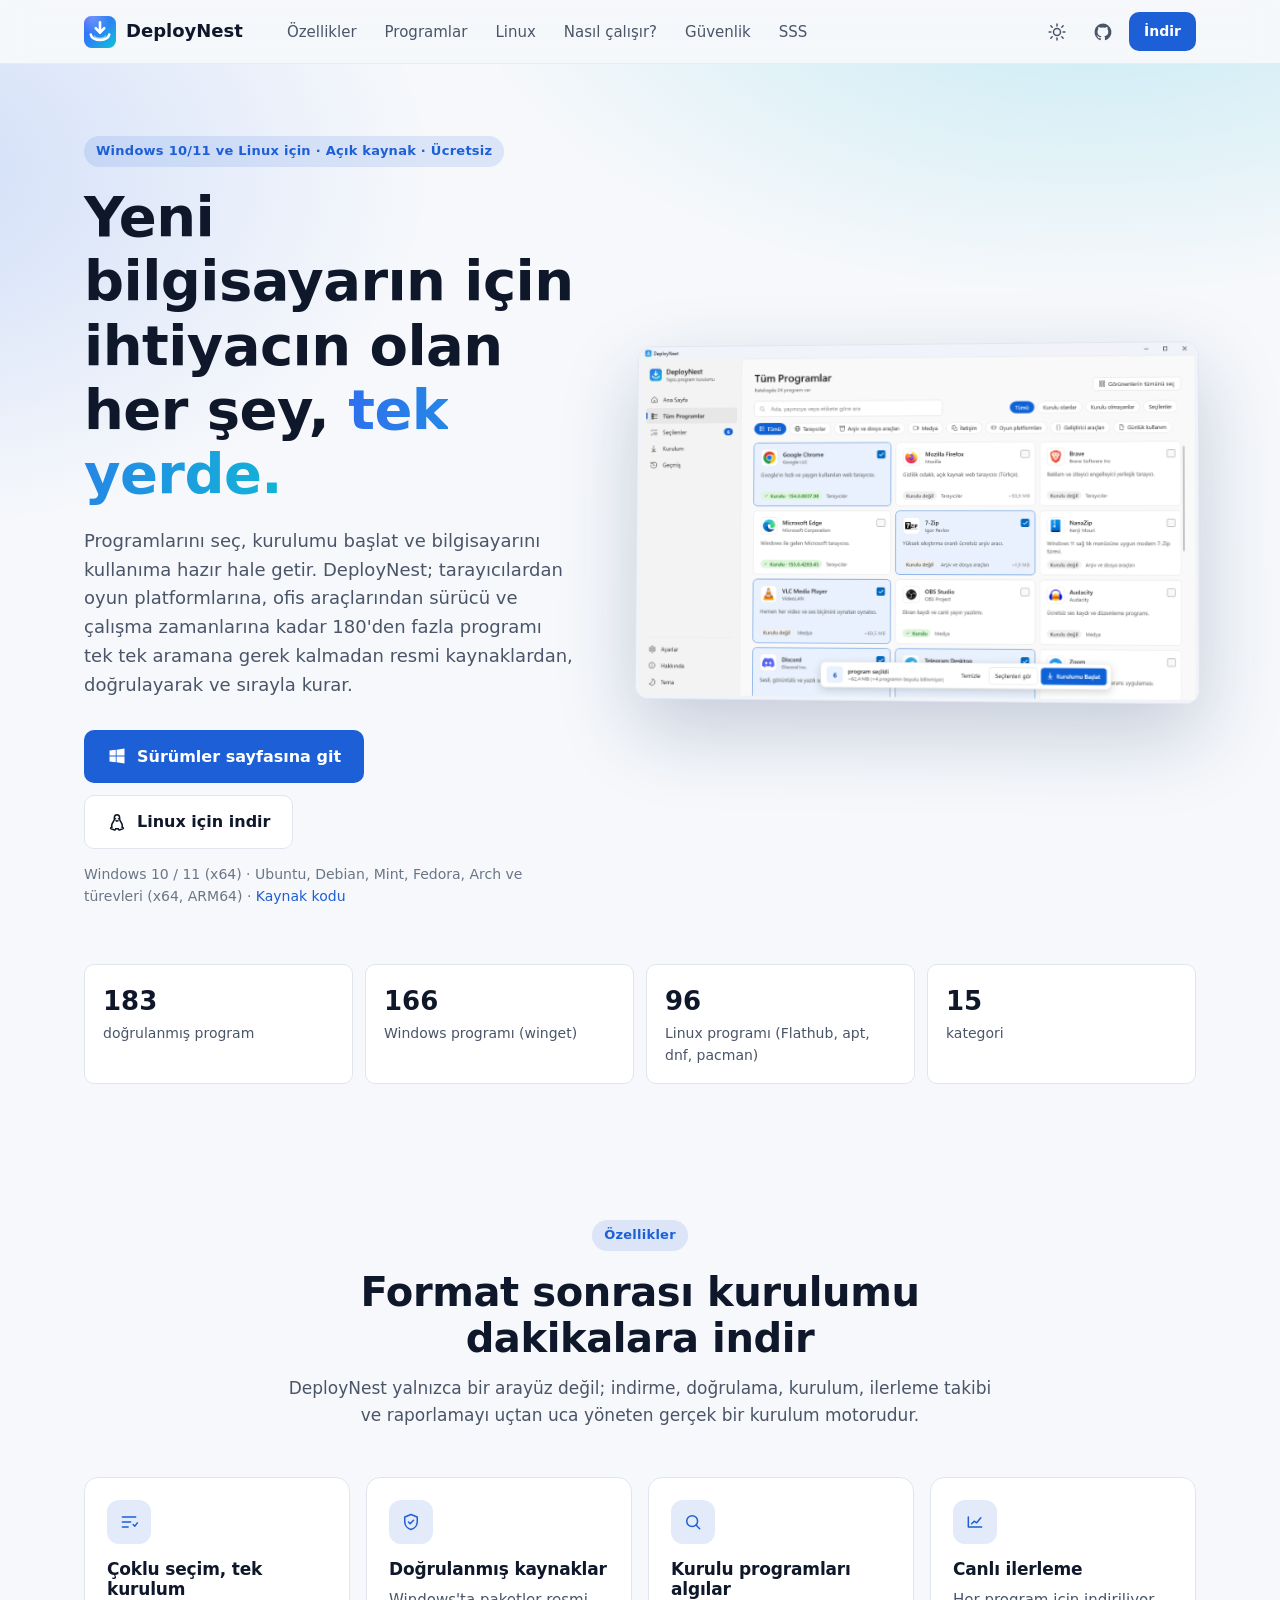
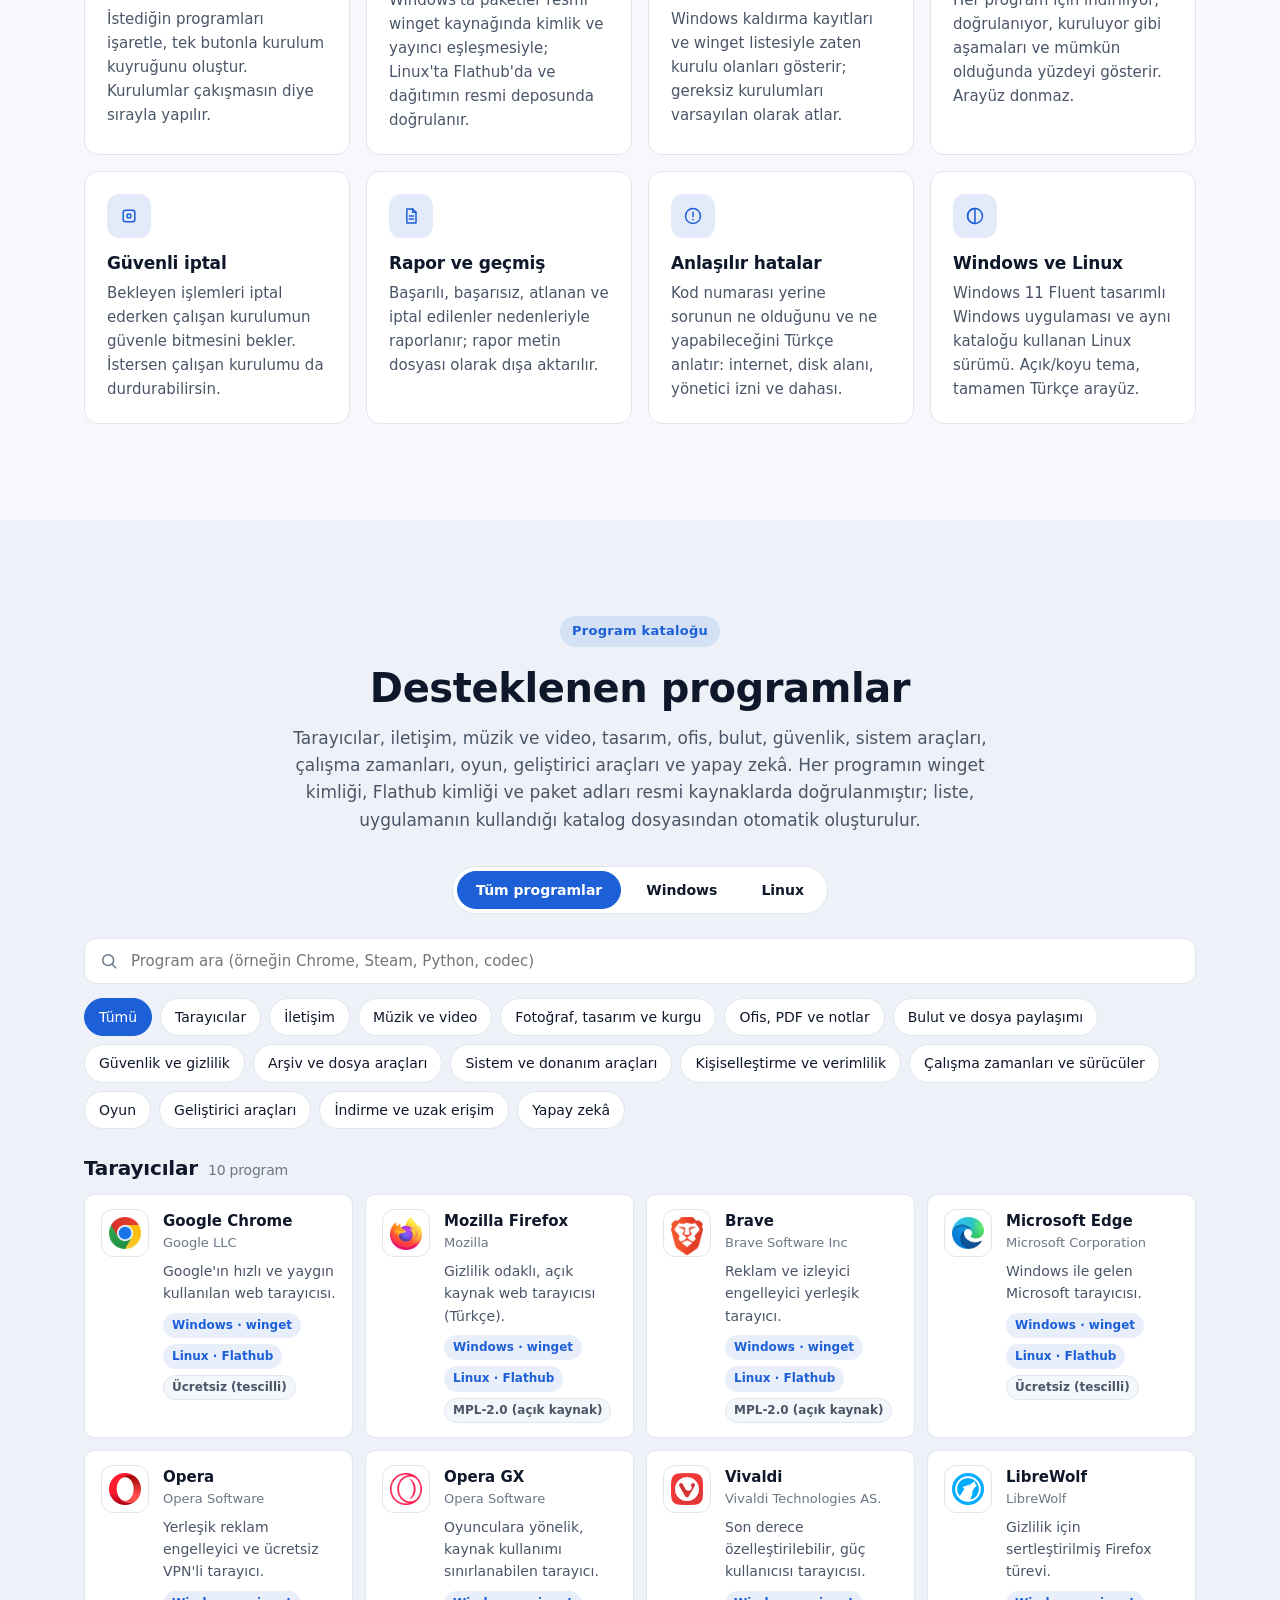
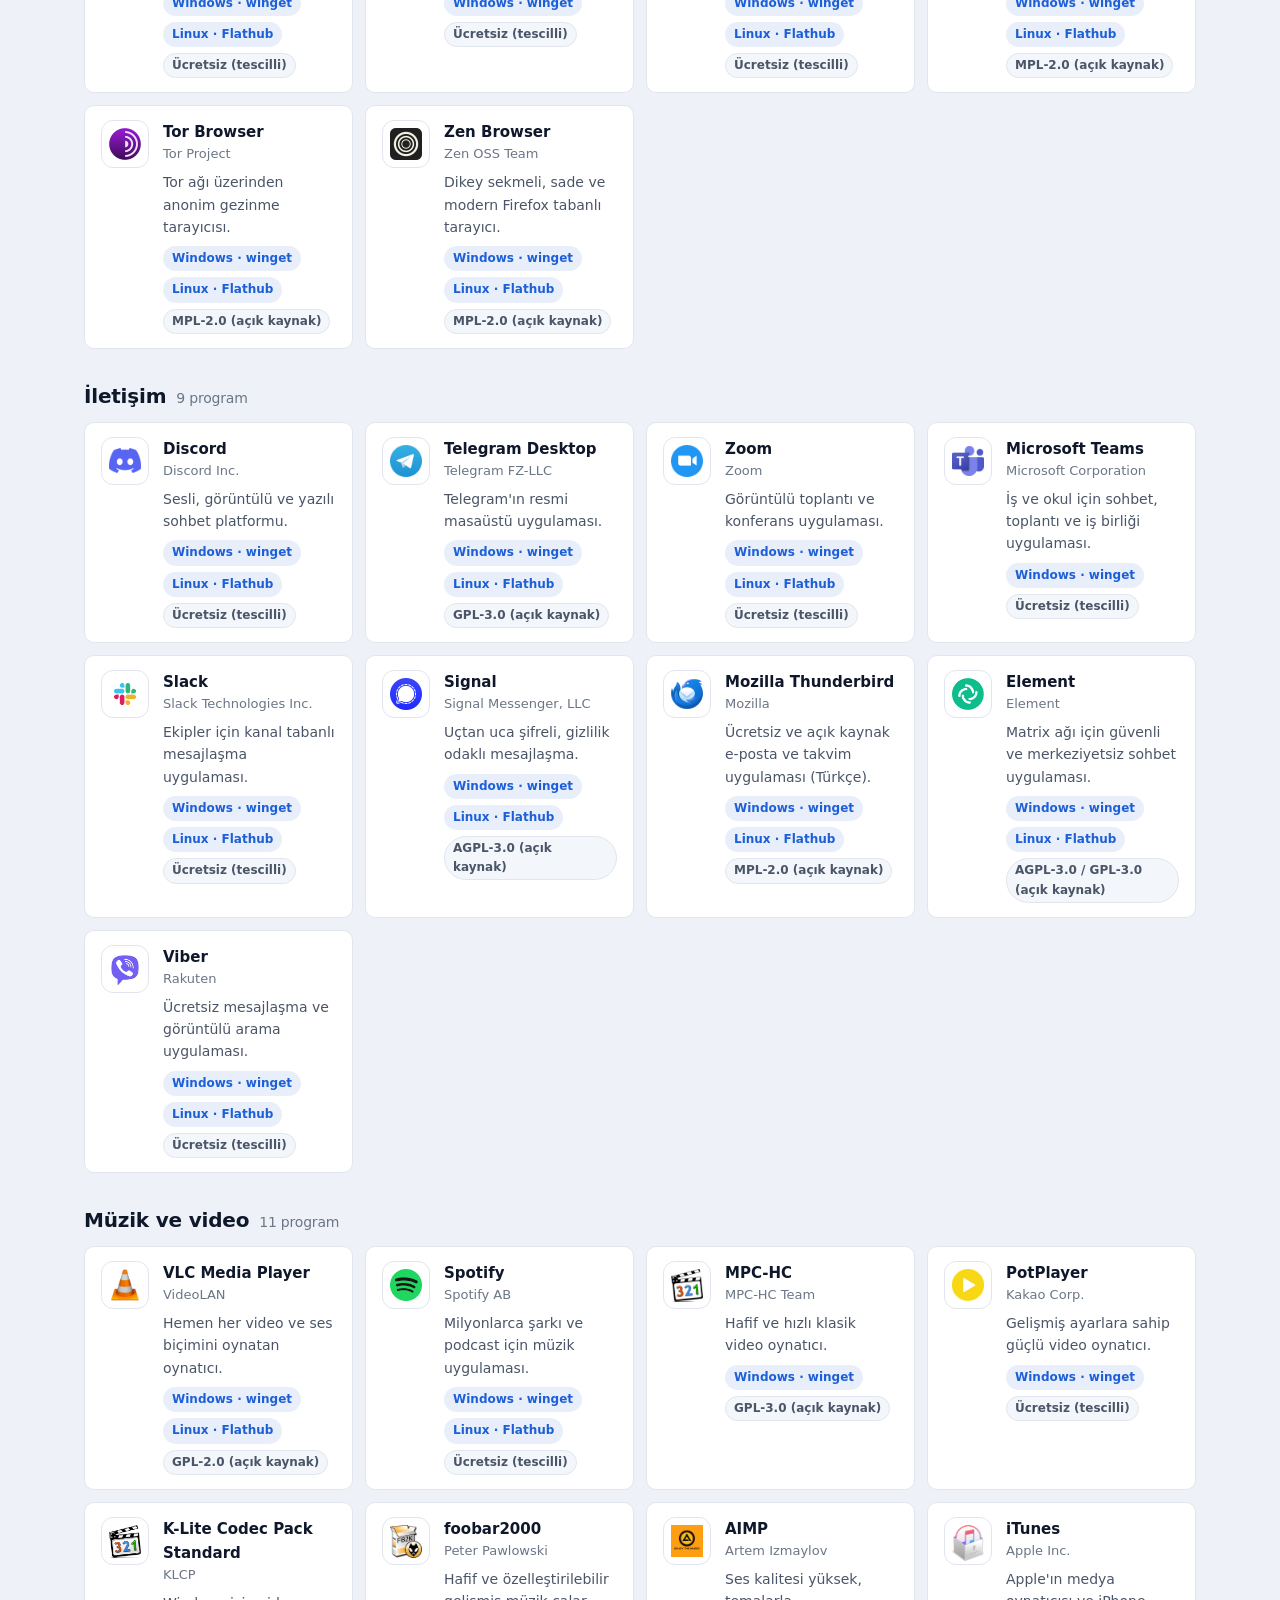
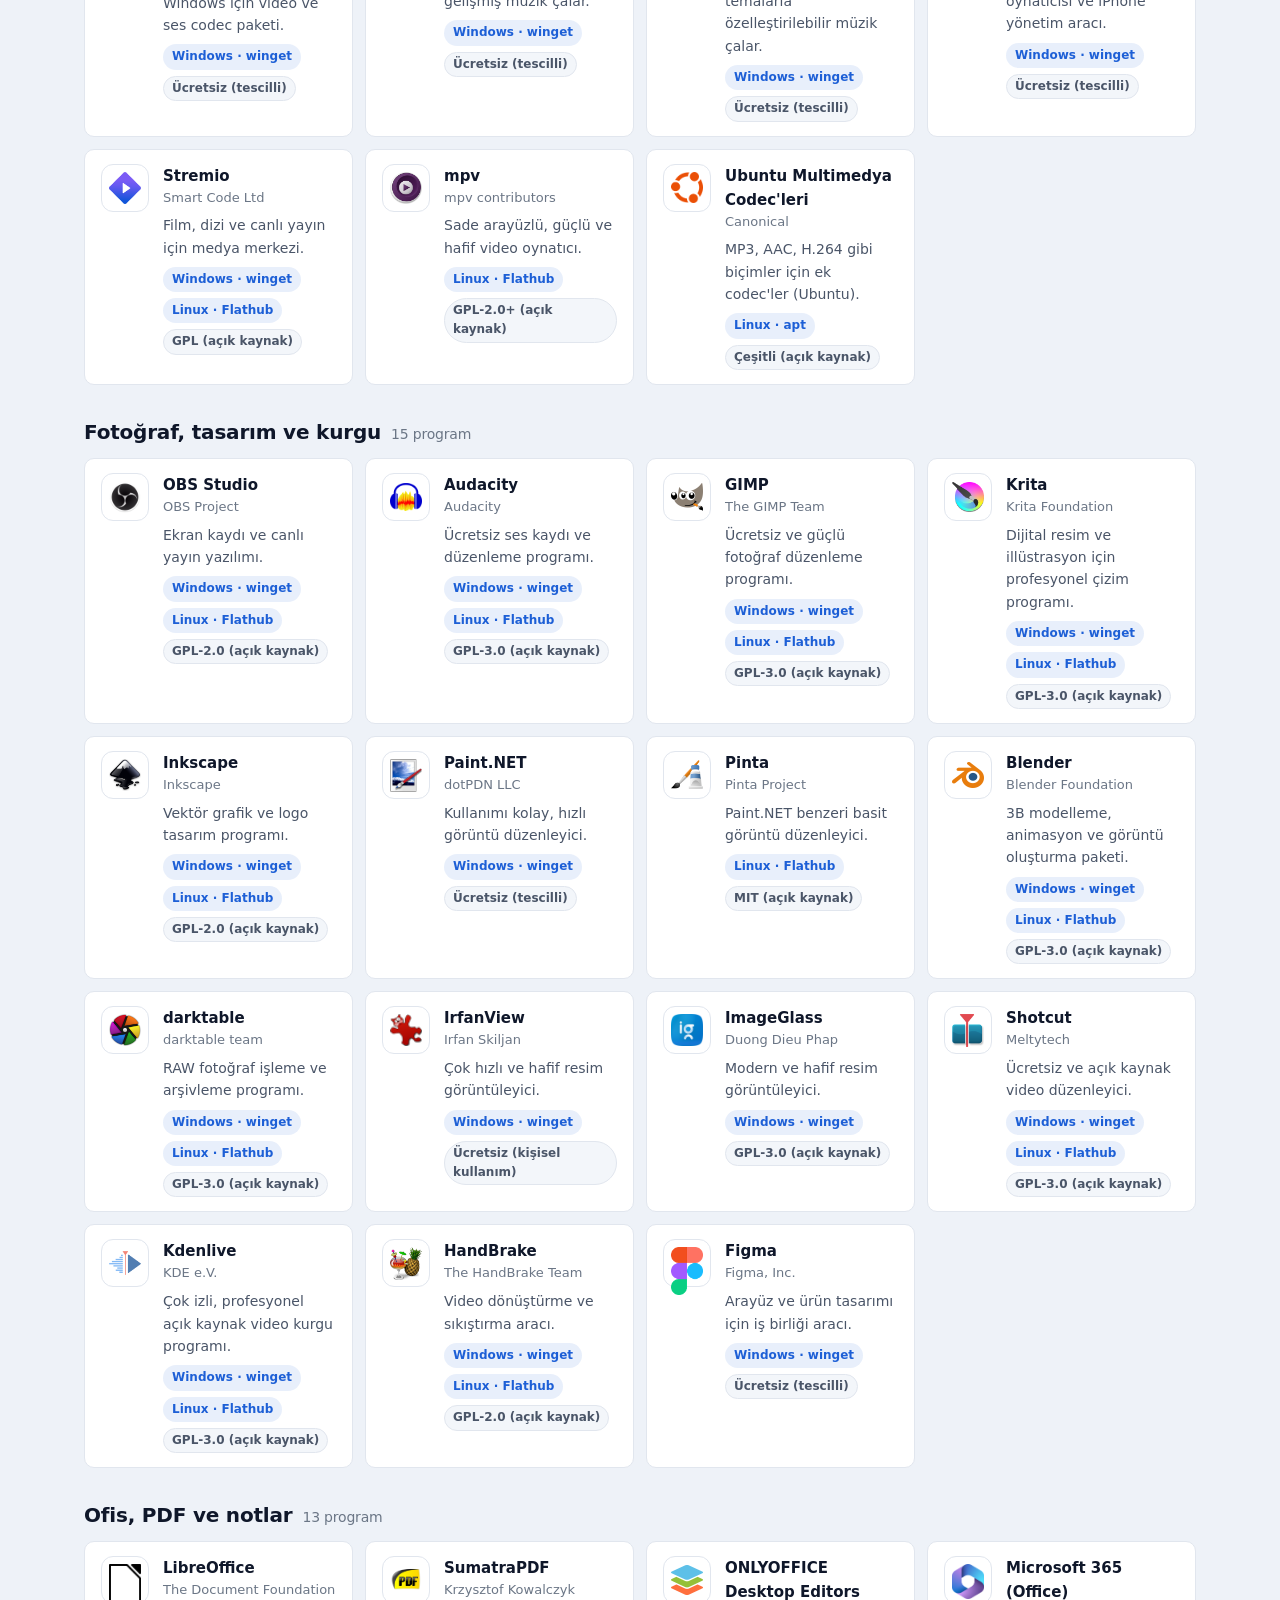
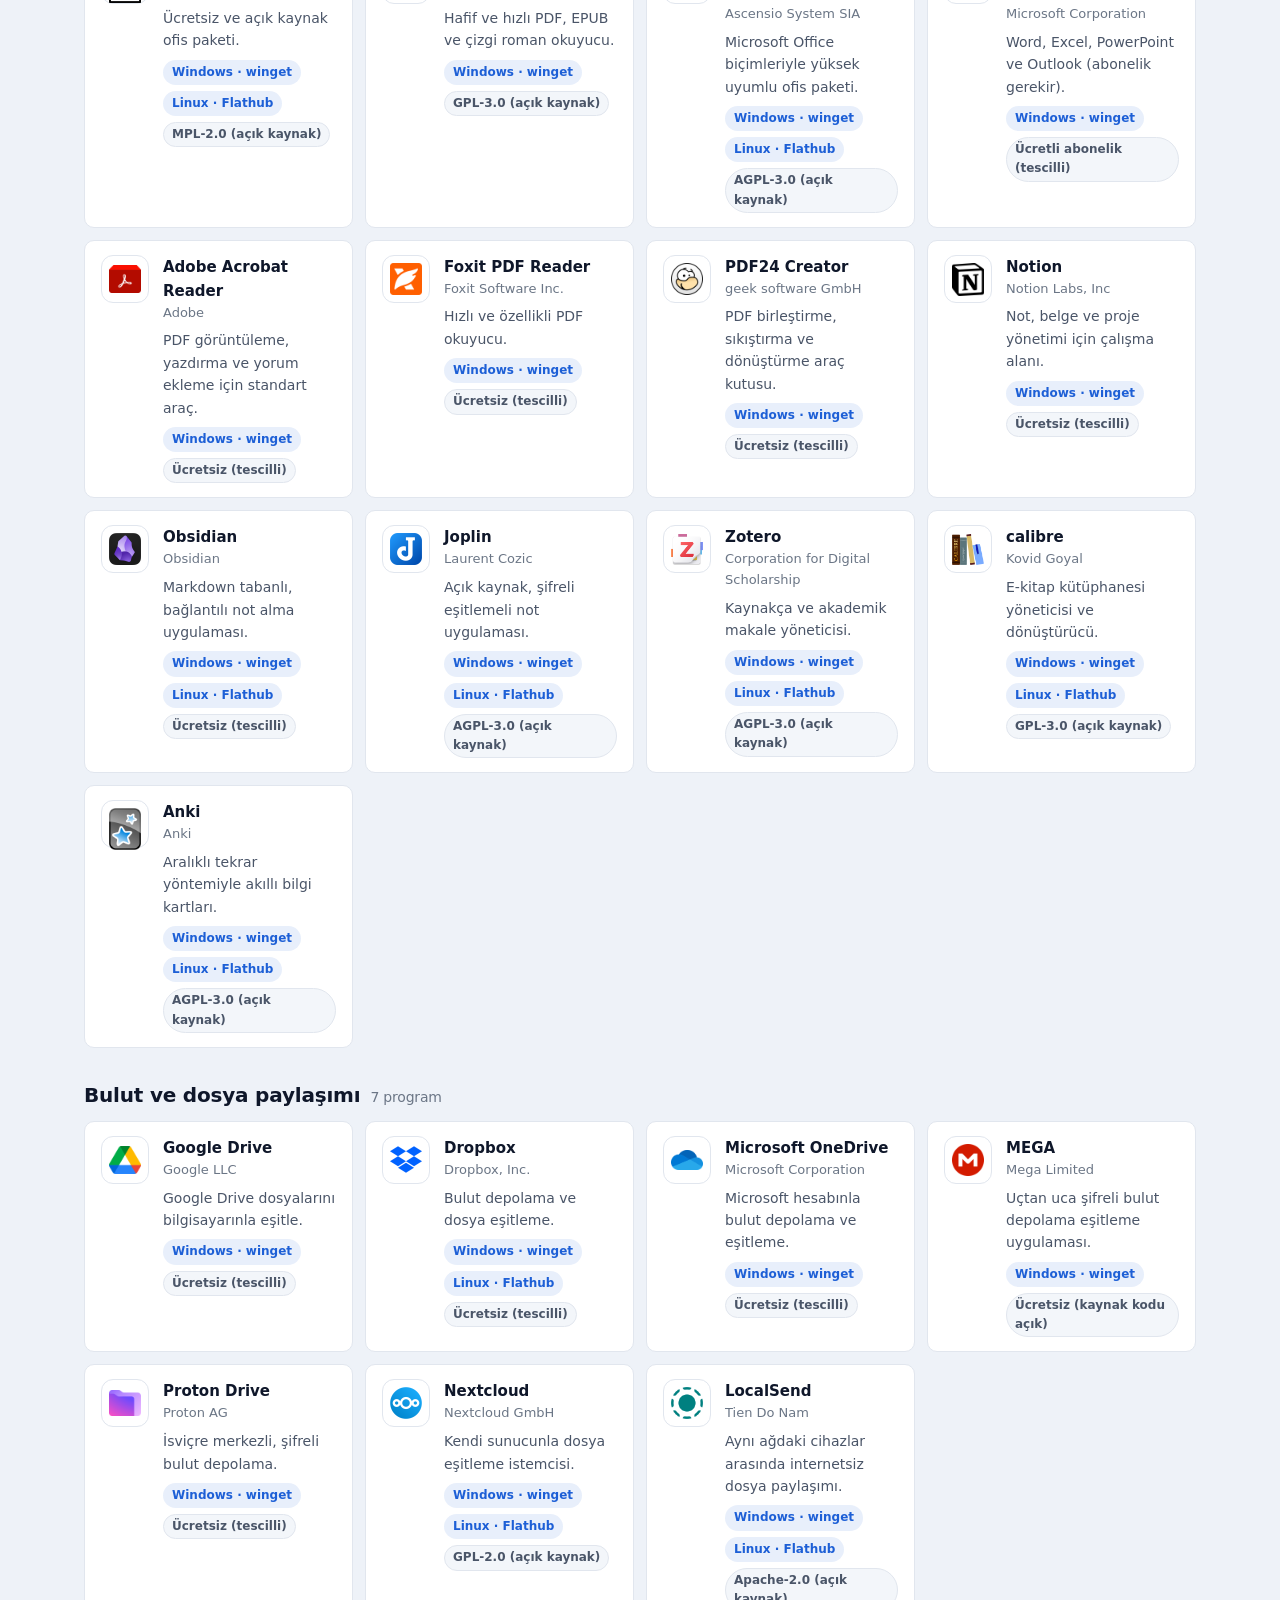
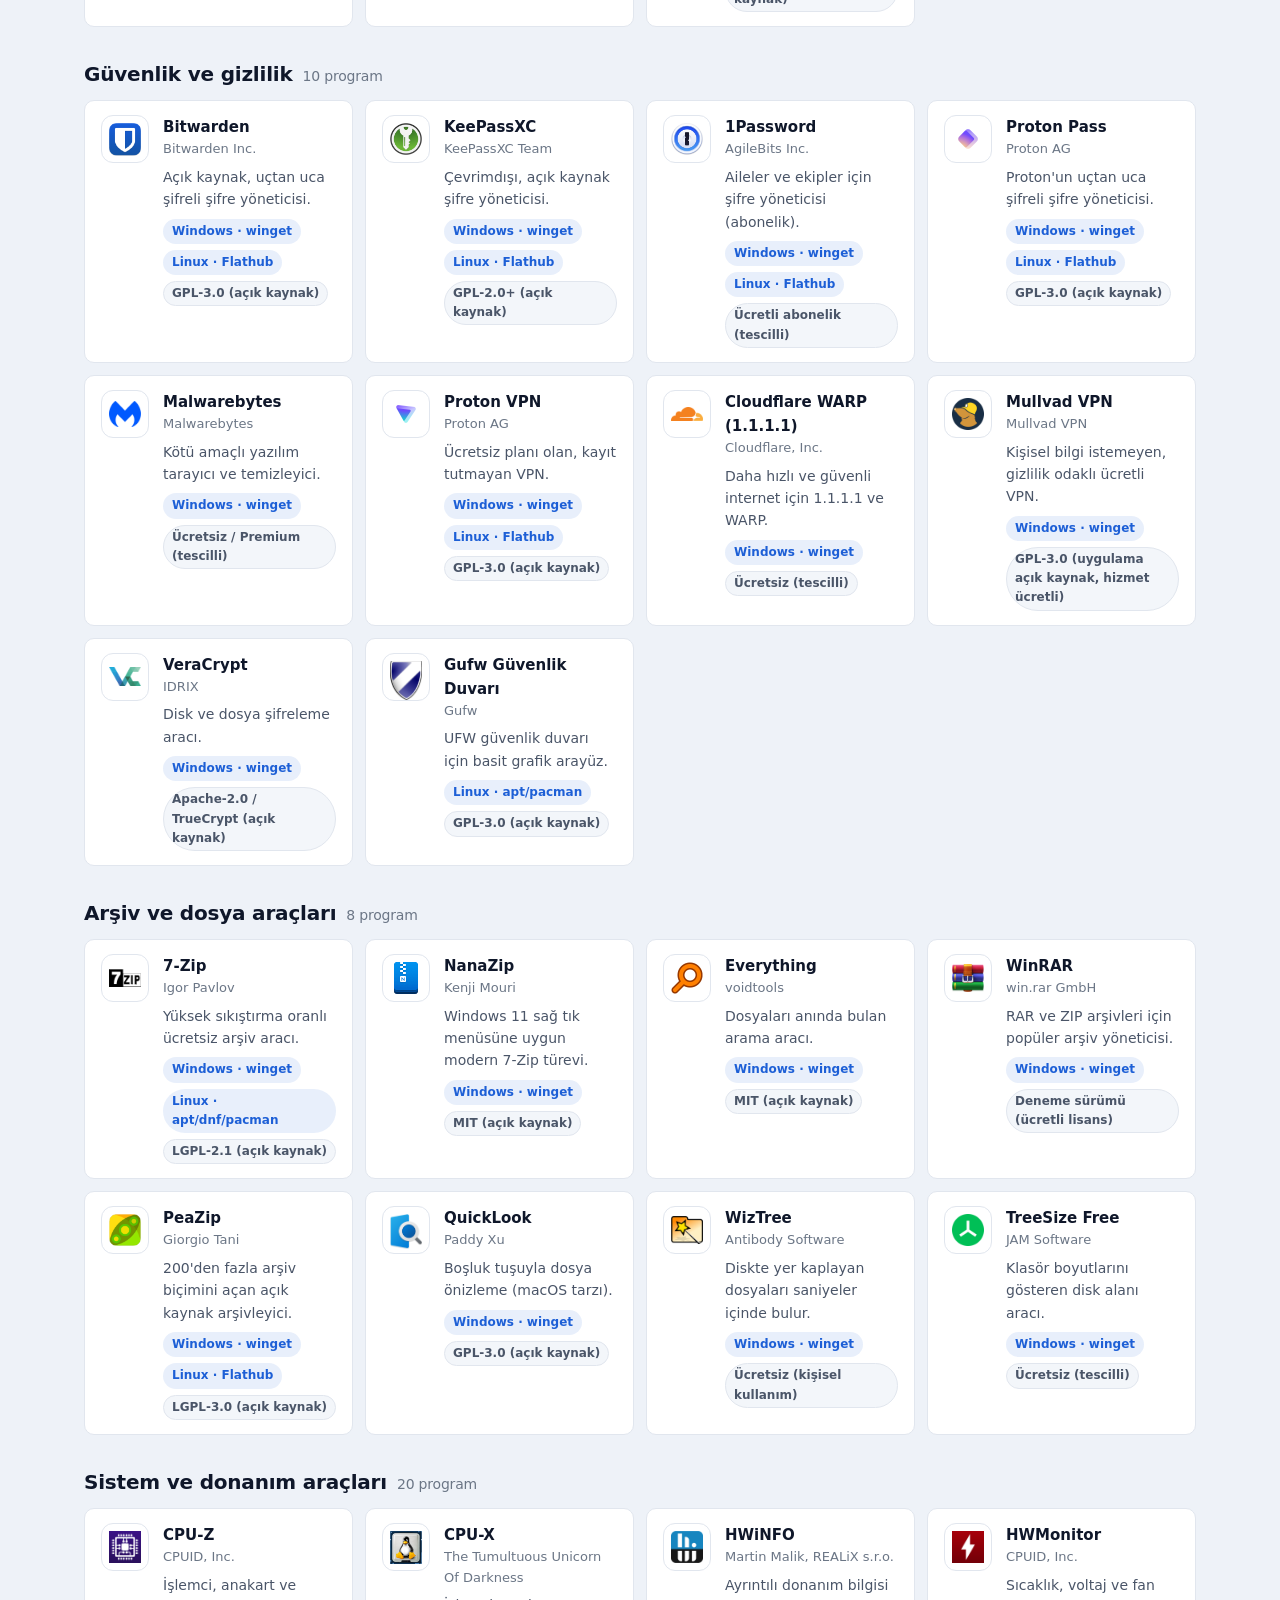
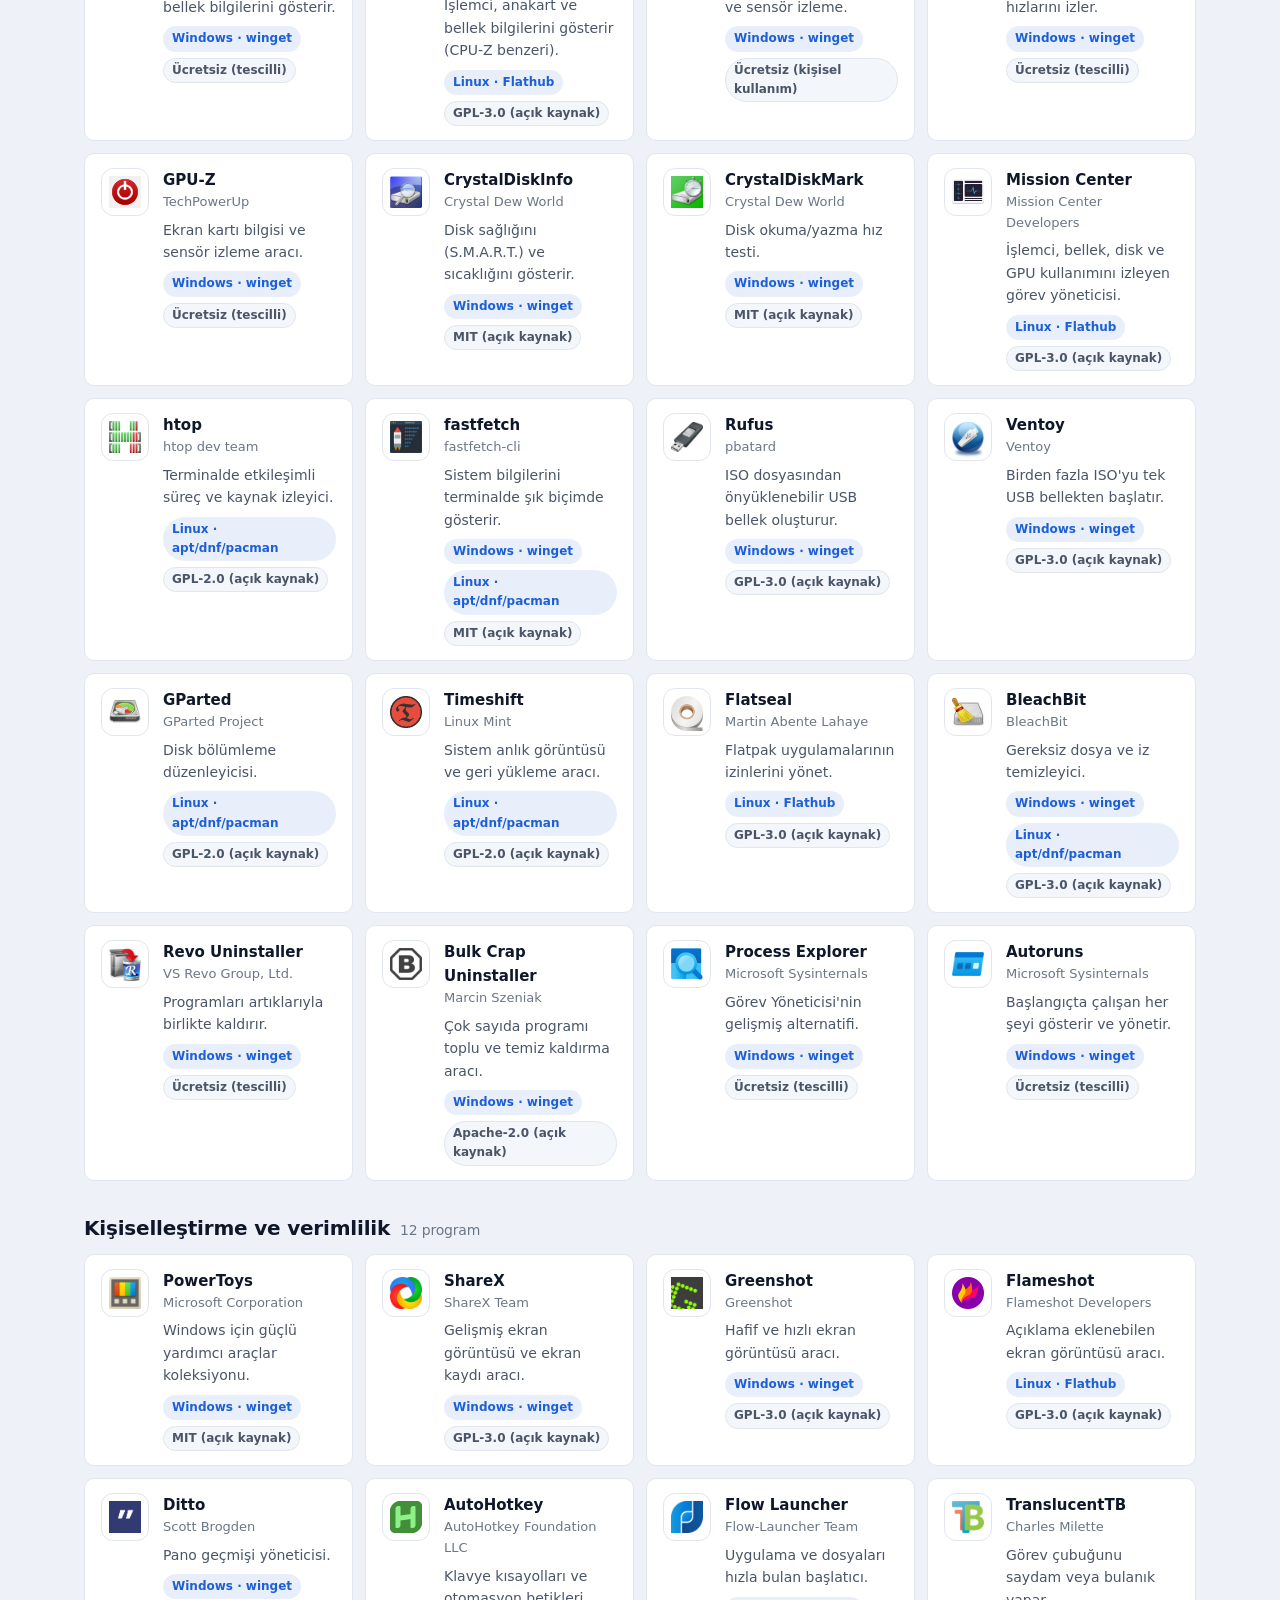
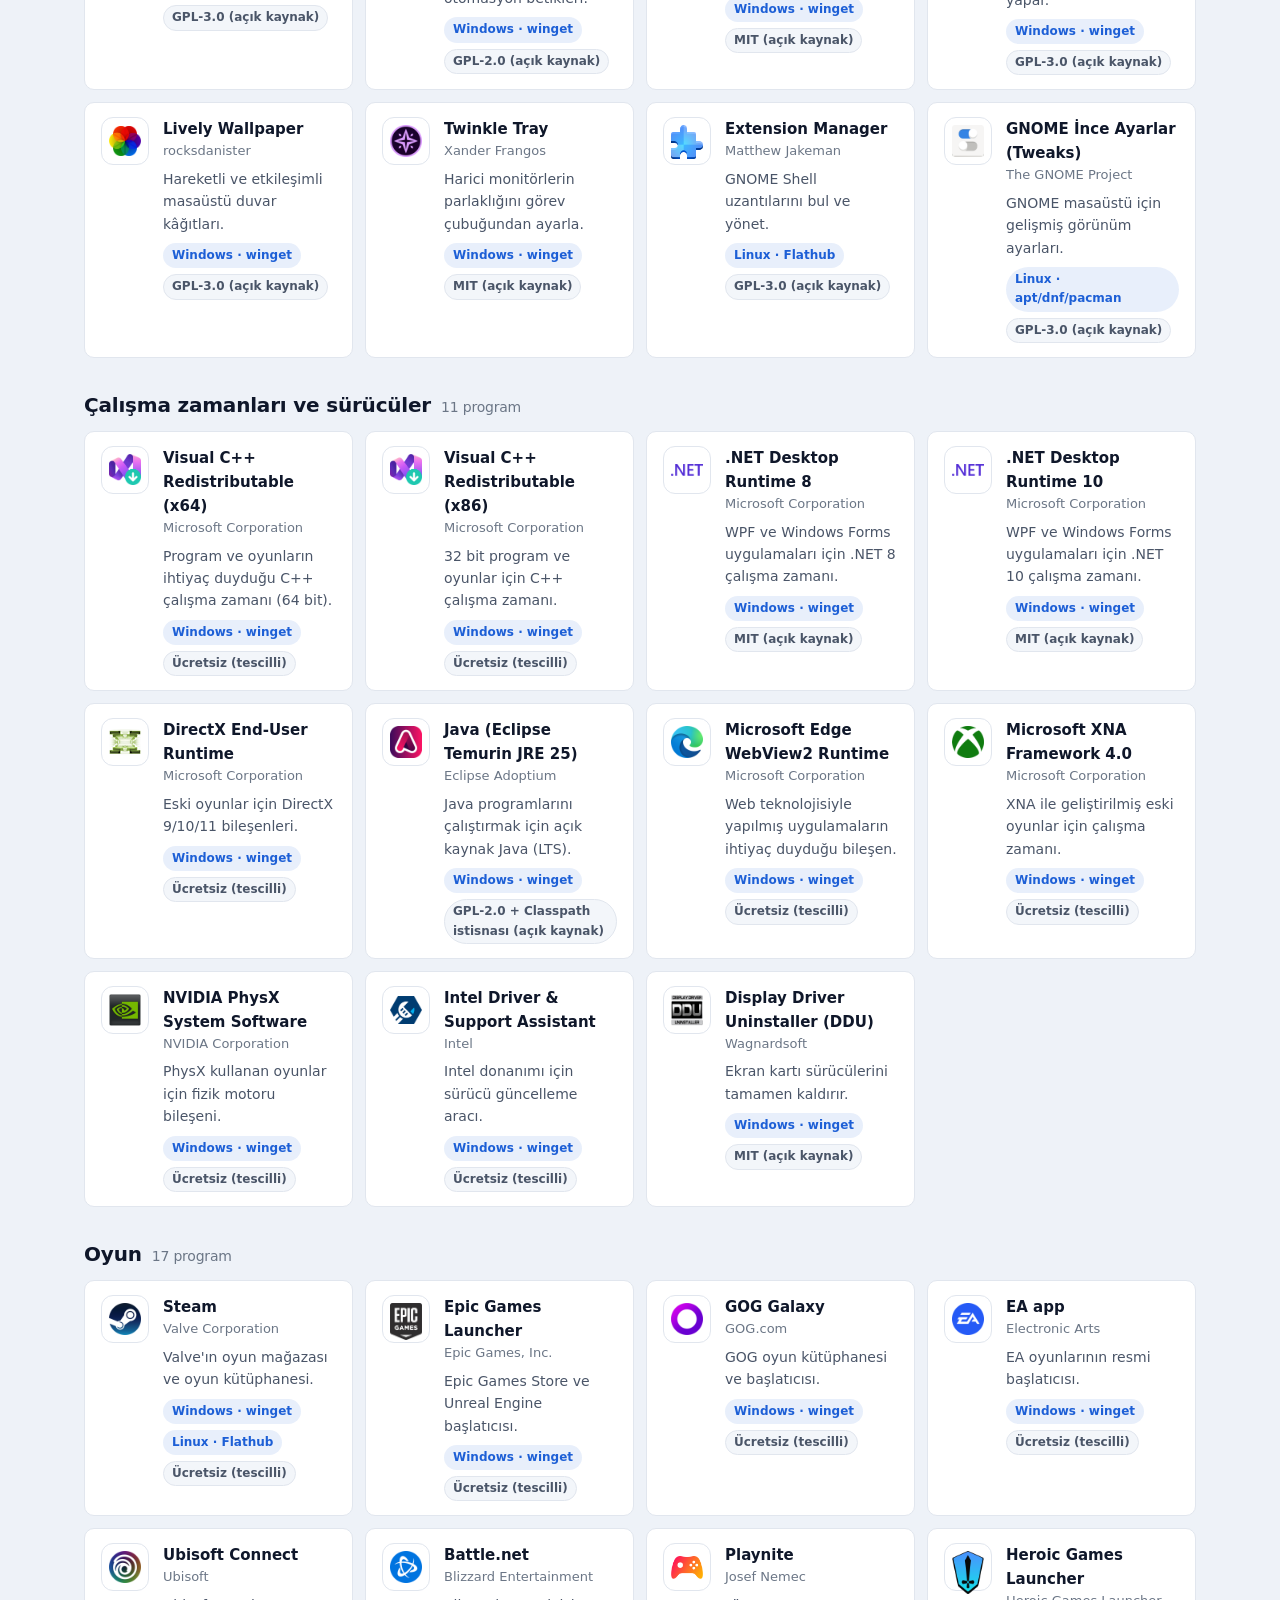
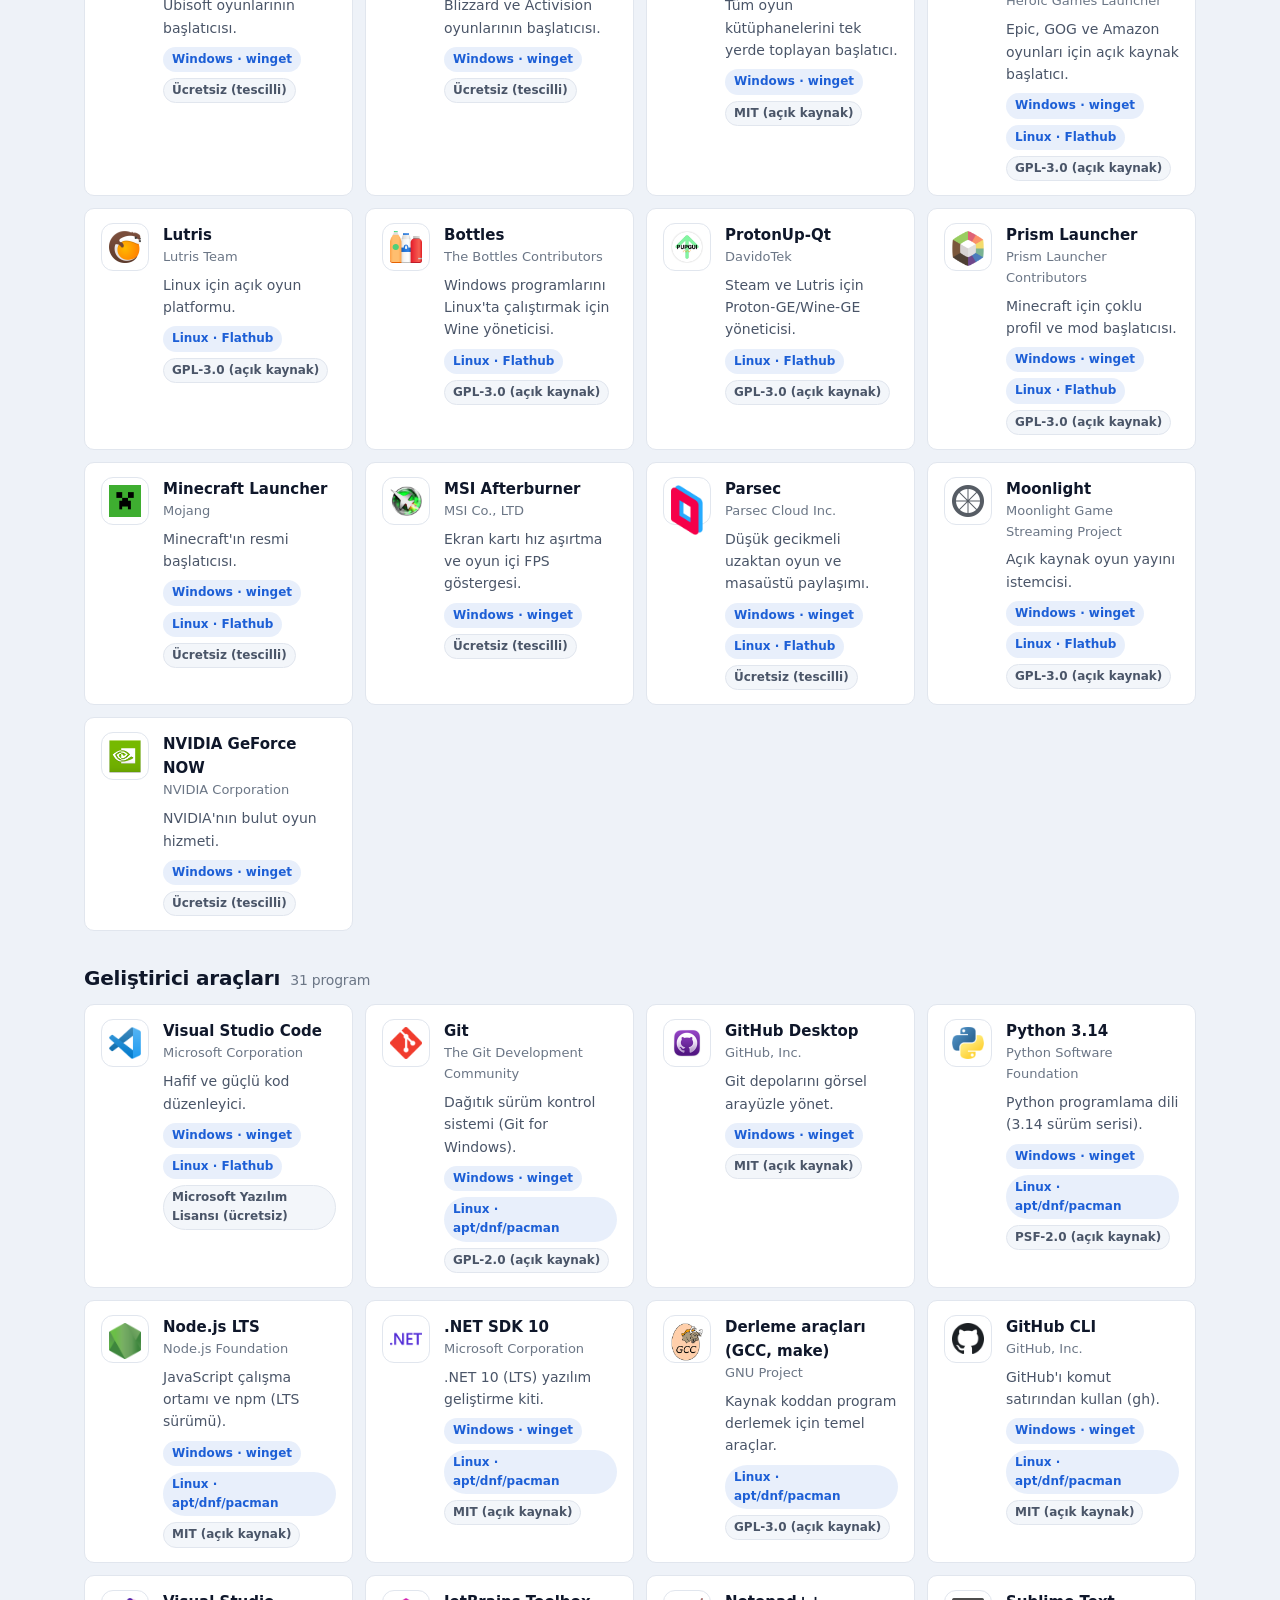
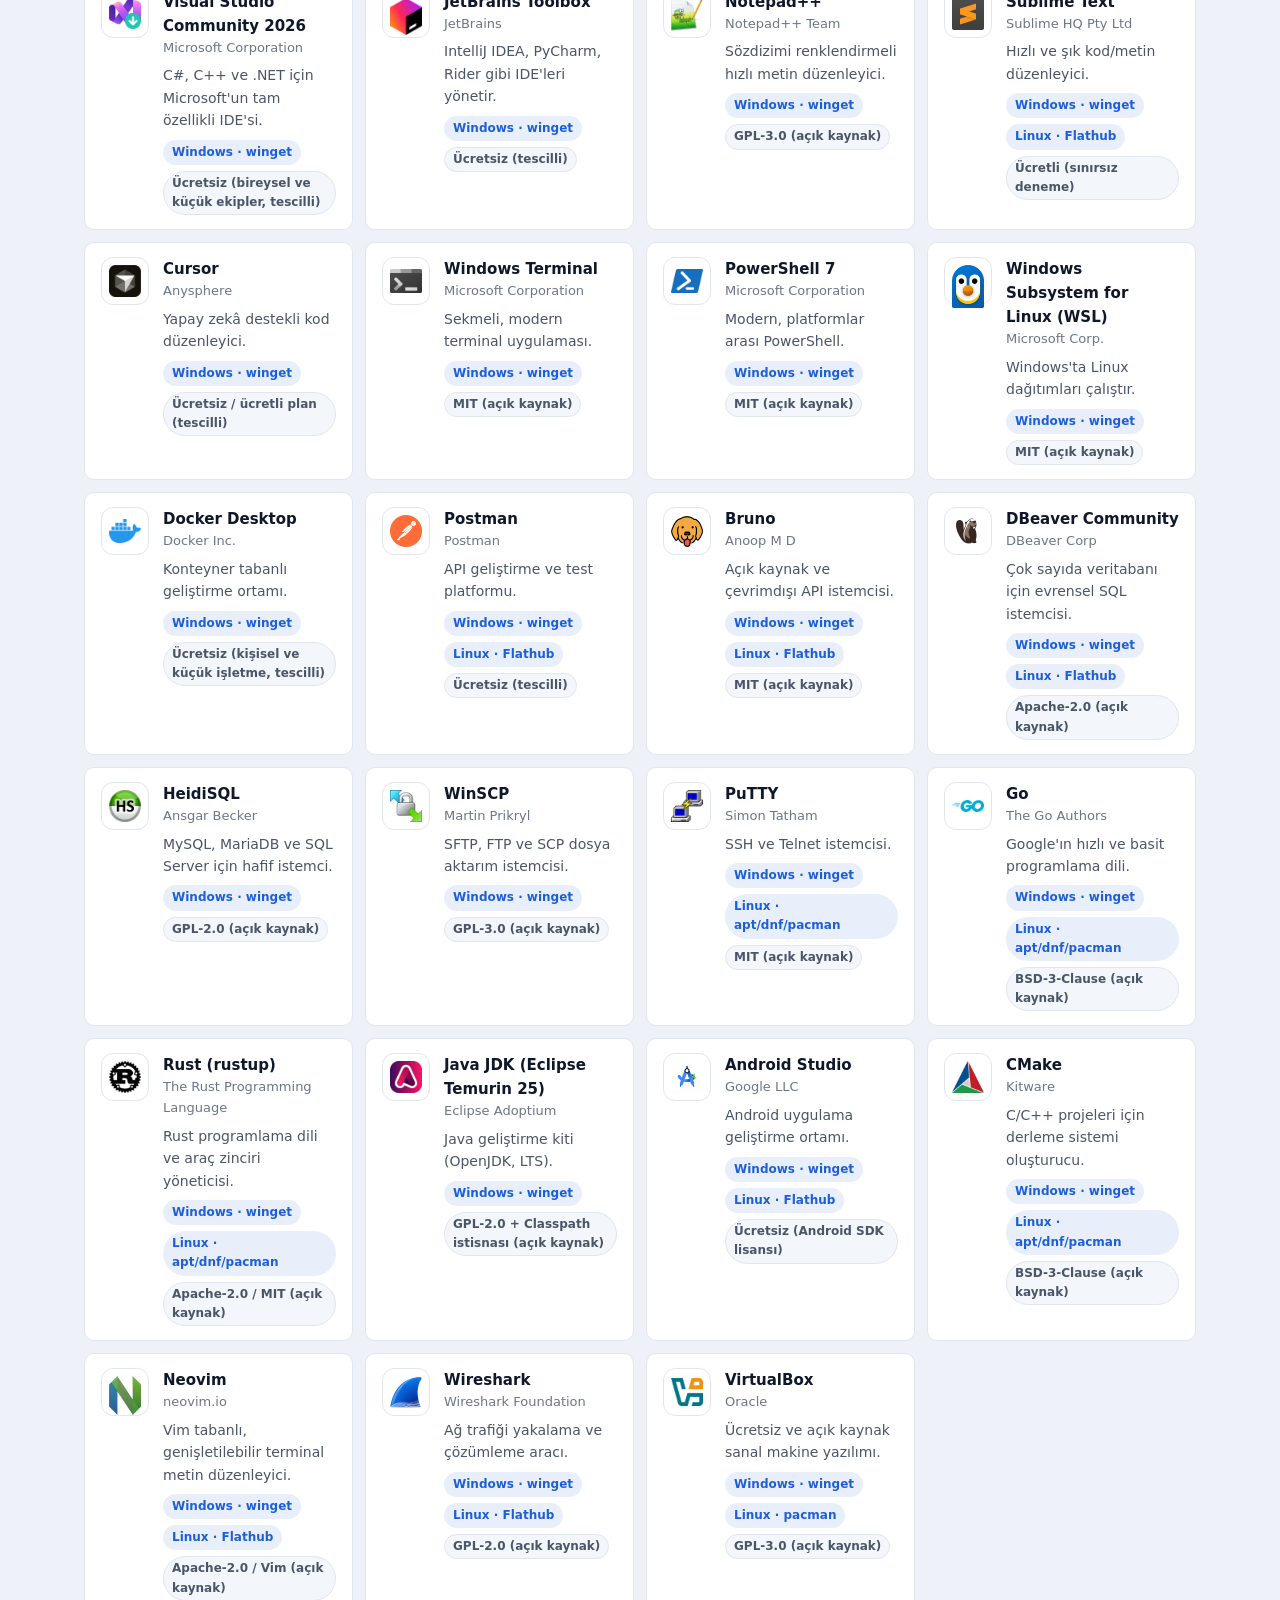
==== commit b4856dcb: "Offer the Linux edition on the website, in CI/releases and in the docs - Website: Windows and Linux " ====
--- a/website/index.html
+++ b/website/index.html
@@ -3,10 +3,10 @@
 <head>
   <meta charset="utf-8">
   <meta name="viewport" content="width=device-width, initial-scale=1">
-  <title>DeployNest — Toplu program kurulumu</title>
-  <meta name="description" content="DeployNest; yeni bilgisayarında veya format sonrasında ihtiyaç duyduğun programları seçip tek seferde, resmi kaynaklardan ve doğrulayarak kurmanı sağlayan açık kaynak Windows uygulaması.">
+  <title>DeployNest — Windows ve Linux için toplu program kurulumu</title>
+  <meta name="description" content="DeployNest; yeni bilgisayarında veya format sonrasında ihtiyaç duyduğun 180'den fazla programı seçip tek seferde, resmi kaynaklardan ve doğrulayarak kurmanı sağlayan açık kaynak Windows ve Linux uygulaması.">
   <meta name="theme-color" content="#2F6FED">
-  <meta property="og:title" content="DeployNest — Toplu program kurulumu">
+  <meta property="og:title" content="DeployNest — Windows ve Linux için toplu program kurulumu">
   <meta property="og:description" content="Programlarını seç, kurulumu başlat ve bilgisayarını kullanıma hazır hale getir.">
   <meta property="og:type" content="website">
   <meta property="og:image" content="assets/screenshots/programs-light.png">
@@ -27,6 +27,7 @@
       <nav class="site-nav" id="site-nav" aria-label="Ana menü">
         <a href="#ozellikler">Özellikler</a>
         <a href="#programlar">Programlar</a>
+        <a href="#linux">Linux</a>
         <a href="#nasil-calisir">Nasıl çalışır?</a>
         <a href="#guvenlik">Güvenlik</a>
         <a href="#sss">SSS</a>
@@ -52,17 +53,20 @@
     <section class="hero" id="top">
       <div class="container hero-inner">
         <div class="hero-copy">
-          <p class="eyebrow">Windows 10 ve 11 için · Açık kaynak · Ücretsiz</p>
+          <p class="eyebrow">Windows 10/11 ve Linux için · Açık kaynak · Ücretsiz</p>
           <h1>Yeni bilgisayarın için ihtiyacın olan her şey, <span class="gradient-text">tek yerde.</span></h1>
-          <p class="lead">Programlarını seç, kurulumu başlat ve bilgisayarını kullanıma hazır hale getir. DeployNest, programları tek tek aramak yerine resmi kaynaklardan, doğrulayarak ve sırayla kurar.</p>
+          <p class="lead">Programlarını seç, kurulumu başlat ve bilgisayarını kullanıma hazır hale getir. DeployNest; tarayıcılardan oyun platformlarına, ofis araçlarından sürücü ve çalışma zamanlarına kadar 180'den fazla programı tek tek aramana gerek kalmadan resmi kaynaklardan, doğrulayarak ve sırayla kurar.</p>
           <div class="hero-actions">
-            <a class="button button-primary button-large" data-download href="https://github.com/efebalci569-dot/DeployNest/releases" rel="noopener">
-              <svg viewBox="0 0 24 24" aria-hidden="true"><path d="M12 3.5v11.2M7.2 10l4.8 4.8 4.8-4.8M4.5 19.5h15"/></svg>
-              <span data-download-label>Sürümler denetleniyor…</span>
+            <a class="button button-primary button-large" data-download="windows" href="#indir">
+              <svg viewBox="0 0 24 24" aria-hidden="true" class="icon-fill"><path d="M3 5.5l7.5-1v7H3zM11.5 4.4L21 3v8.5h-9.5zM3 12.5h7.5v7L3 18.5zM11.5 12.5H21V21l-9.5-1.4z"/></svg>
+              <span data-download-label="windows">Windows için indir</span>
             </a>
-            <a class="button button-secondary button-large" href="https://github.com/efebalci569-dot/DeployNest" rel="noopener">Kaynak kodunu incele</a>
+            <a class="button button-secondary button-large" href="#indir">
+              <svg viewBox="0 0 24 24" aria-hidden="true"><path d="M12 3.2c-2 0-3.2 1.7-3.2 4 0 1.2.2 2-.6 3.3-.9 1.4-2.6 3.6-2.6 6.1 0 .6.1 1.1.4 1.6M12 3.2c2 0 3.2 1.7 3.2 4 0 1.2-.2 2 .6 3.3.9 1.4 2.6 3.6 2.6 6.1 0 .6-.1 1.1-.4 1.6"/><path d="M5.6 18.3c-1 .3-1.6 1-1.1 1.7.6.8 2.6.6 3.9 1.3 1.1.6 2 .1 2-1.1M18.4 18.3c1 .3 1.6 1 1.1 1.7-.6.8-2.6.6-3.9 1.3-1.1.6-2 .1-2-1.1M10.5 20.2h3M10.3 8.2h.01M13.7 8.2h.01M10.8 10.4c.7.5 1.7.5 2.4 0"/></svg>
+              <span>Linux için indir</span>
+            </a>
           </div>
-          <p class="release-meta" data-release-meta>Windows 10 / Windows 11 · 64 bit (x64)</p>
+          <p class="release-meta">Windows 10 / 11 (x64) · Ubuntu, Debian, Mint, Fedora, Arch ve türevleri (x64, ARM64) · <a href="https://github.com/efebalci569-dot/DeployNest" rel="noopener">Kaynak kodu</a></p>
         </div>
         <div class="hero-visual">
           <div class="window-frame">
@@ -71,10 +75,10 @@
         </div>
       </div>
       <div class="container stats">
-        <div><strong data-count-programs>24</strong><span>doğrulanmış program</span></div>
-        <div><strong data-count-categories>7</strong><span>kategori</span></div>
-        <div><strong>winget</strong><span>resmi paket kaynağı</span></div>
-        <div><strong>MIT</strong><span>açık kaynak lisansı</span></div>
+        <div><strong data-count-programs>183</strong><span>doğrulanmış program</span></div>
+        <div><strong data-count-windows>166</strong><span>Windows programı (winget)</span></div>
+        <div><strong data-count-linux>96</strong><span>Linux programı (Flathub, apt, dnf, pacman)</span></div>
+        <div><strong data-count-categories>15</strong><span>kategori</span></div>
       </div>
     </section>
 
@@ -95,7 +99,7 @@
           <article class="feature">
             <div class="feature-icon"><svg viewBox="0 0 24 24" aria-hidden="true"><path d="M12 3l7.5 3v5.5c0 4.4-3.1 8.4-7.5 9.5-4.4-1.1-7.5-5.1-7.5-9.5V6L12 3z"/><path d="M9 12l2 2 4-4"/></svg></div>
             <h3>Doğrulanmış kaynaklar</h3>
-            <p>Paketler resmi winget kaynağında kimlik ve yayıncı eşleşmesiyle doğrulanır. Kurulum dosyası hash değeriyle denetlenir.</p>
+            <p>Windows'ta paketler resmi winget kaynağında kimlik ve yayıncı eşleşmesiyle; Linux'ta Flathub'da ve dağıtımın resmi deposunda doğrulanır.</p>
           </article>
           <article class="feature">
             <div class="feature-icon"><svg viewBox="0 0 24 24" aria-hidden="true"><circle cx="11" cy="11" r="6.5"/><path d="M20 20l-4.4-4.4"/></svg></div>
@@ -124,8 +128,8 @@
           </article>
           <article class="feature">
             <div class="feature-icon"><svg viewBox="0 0 24 24" aria-hidden="true"><path d="M12 3a9 9 0 1 0 0 18V3z"/><circle cx="12" cy="12" r="9"/></svg></div>
-            <h3>Modern Windows 11 tasarımı</h3>
-            <p>Açık ve koyu tema, okunaklı tipografi, yuvarlatılmış kartlar ve tamamen Türkçe arayüz.</p>
+            <h3>Windows ve Linux</h3>
+            <p>Windows 11 Fluent tasarımlı Windows uygulaması ve aynı kataloğu kullanan Linux sürümü. Açık/koyu tema, tamamen Türkçe arayüz.</p>
           </article>
         </div>
       </div>
@@ -137,13 +141,18 @@
         <div class="section-head">
           <p class="eyebrow">Program kataloğu</p>
           <h2>Desteklenen programlar</h2>
-          <p>Katalogdaki her programın winget paket kimliği, yayıncısı ve kurulu algılama kuralları doğrulanmıştır. Liste, uygulamanın kullandığı katalog dosyasından otomatik oluşturulur.</p>
+          <p>Tarayıcılar, iletişim, müzik ve video, tasarım, ofis, bulut, güvenlik, sistem araçları, çalışma zamanları, oyun, geliştirici araçları ve yapay zekâ. Her programın winget kimliği, Flathub kimliği ve paket adları resmi kaynaklarda doğrulanmıştır; liste, uygulamanın kullandığı katalog dosyasından otomatik oluşturulur.</p>
+        </div>
+        <div class="platform-filter" id="catalog-platforms" role="group" aria-label="Platforma göre filtrele">
+          <button type="button" class="chip" data-platform="" aria-pressed="true">Tüm programlar</button>
+          <button type="button" class="chip" data-platform="windows" aria-pressed="false">Windows</button>
+          <button type="button" class="chip" data-platform="linux" aria-pressed="false">Linux</button>
         </div>
         <div class="catalog-toolbar">
           <label class="search">
             <svg viewBox="0 0 24 24" aria-hidden="true"><circle cx="11" cy="11" r="6.5"/><path d="M20 20l-4.4-4.4"/></svg>
             <span class="visually-hidden">Program ara</span>
-            <input type="search" id="catalog-search" placeholder="Program ara (örneğin Chrome, VLC, Python)" autocomplete="off">
+            <input type="search" id="catalog-search" placeholder="Program ara (örneğin Chrome, Steam, Python, codec)" autocomplete="off">
           </label>
           <div class="chips" id="catalog-categories" role="group" aria-label="Kategoriye göre filtrele"></div>
         </div>
@@ -152,6 +161,32 @@
         </div>
         <p class="catalog-empty" id="catalog-empty" hidden>Aramanla eşleşen program bulunamadı.</p>
         <p class="fine-print">Program adları ve logoları sahiplerine aittir; yalnızca programları tanıtmak için gösterilir. DeployNest bu yayıncılarla bağlantılı değildir.</p>
+      </div>
+    </section>
+
+    <!-- Linux -->
+    <section class="section" id="linux">
+      <div class="container linux-grid">
+        <div>
+          <div class="section-head section-head-left">
+            <p class="eyebrow">Linux sürümü</p>
+            <h2>Linux'ta da tek tıkla hazır bir sistem</h2>
+            <p>Temiz kurulumdan sonra ihtiyaç duyduğun programları aynı katalogdan seç; DeployNest dağıtımını ve paket yöneticini algılar, her program için en uygun resmi kaynağı kullanır.</p>
+          </div>
+          <ul class="check-list">
+            <li><strong>Flathub, yönetici izni olmadan.</strong> Masaüstü uygulamaları Flatpak ile kullanıcı hesabına, yalıtılmış olarak kurulur. Flatpak yoksa DeployNest onu tek tıkla kurar.</li>
+            <li><strong>apt, dnf ve pacman.</strong> Git, Python, derleme araçları, codec'ler ve sistem araçları dağıtımının resmi deposundan kurulur; yönetici parolan oturum başına yalnızca bir kez sorulur.</li>
+            <li><strong>Geniş dağıtım desteği.</strong> Ubuntu, Debian, Linux Mint, Pop!_OS, Fedora, Arch, Manjaro, EndeavourOS ve türevleri; x64 ve ARM64.</li>
+            <li><strong>Linux'a özel araçlar.</strong> Flatseal, Timeshift, GParted, Extension Manager, Lutris, Bottles, ProtonUp-Qt, multimedya codec'leri ve dahası.</li>
+          </ul>
+        </div>
+        <div class="linux-shots">
+          <button type="button" class="gallery-item" data-full="assets/screenshots/linux-home-light.png" aria-label="Linux sürümü ana sayfa ekran görüntüsünü büyüt"><img class="screenshot-themed" src="assets/screenshots/linux-home-light.png" data-light="assets/screenshots/linux-home-light.png" data-dark="assets/screenshots/linux-home-dark.png" alt="DeployNest Linux sürümü: algılanan dağıtım, paket yöneticisi ve Flatpak durumu ile hazır seçimler" loading="lazy" width="1280" height="840"></button>
+          <div class="linux-shots-row">
+            <button type="button" class="gallery-item" data-full="assets/screenshots/linux-programs-light.png" aria-label="Linux program listesi ekran görüntüsünü büyüt"><img class="screenshot-themed" src="assets/screenshots/linux-programs-light.png" data-light="assets/screenshots/linux-programs-light.png" data-dark="assets/screenshots/linux-programs-dark.png" alt="Linux sürümünde program kartları, Flatpak ve apt kaynak etiketleri" loading="lazy" width="1280" height="840"></button>
+            <button type="button" class="gallery-item" data-full="assets/screenshots/linux-queue-light.png" aria-label="Linux kurulum kuyruğu ekran görüntüsünü büyüt"><img src="assets/screenshots/linux-queue-light.png" alt="Linux kurulum kuyruğu: Flathub'da doğrulanmış paketler ve indirme boyutları" loading="lazy" width="1280" height="840"></button>
+          </div>
+        </div>
       </div>
     </section>
 
@@ -232,7 +267,7 @@
           <li><strong>Bütünlük doğrulaması.</strong> winget kurulum dosyasını manifestteki SHA-256 ile doğrular. Yedek doğrudan indirme yönteminde dosya, katalogdaki SHA-256 ve/veya Authenticode imzası doğrulanmadan çalıştırılmaz.</li>
           <li><strong>Yalnızca HTTPS ve izinli sunucular.</strong> Doğrudan indirmelerde her yönlendirme denetlenir; beklenmeyen sunucuya gidilirse indirme durdurulur.</li>
           <li><strong>Komut enjeksiyonuna kapalı.</strong> Komutlar kabukta birleştirilmiş metin olarak değil, ayrı parametrelerle çalıştırılır; paket kimlikleri biçim denetiminden geçer.</li>
-          <li><strong>Yönetici olarak çalışmaz.</strong> İzin gereken kurulumlar Windows'un kendi UAC penceresiyle ayrı ayrı sorulur.</li>
+          <li><strong>Yönetici olarak çalışmaz.</strong> Windows'ta izin gereken kurulumlar UAC penceresiyle ayrı ayrı sorulur. Linux'ta yetkili yardımcı pkexec ile bir kez başlatılır ve yalnızca doğrulanmış paket adlarını sistemin paket yöneticisine iletir.</li>
           <li><strong>Lisanslar gizlenmez.</strong> Kurulumdan önce her paketin lisansı gösterilir; senin onayın olmadan kurulum başlamaz.</li>
           <li><strong>Veri toplamaz.</strong> Hesap, analitik veya reklam yoktur. Günlük dosyalarında kullanıcı adın ve profil yolun maskelenir.</li>
         </ul>
@@ -253,7 +288,19 @@
           </details>
           <details>
             <summary>Programları nereden indiriyor?</summary>
-            <p>Öncelikle Windows Paket Yöneticisi'nin (winget) resmi topluluk kaynağından. winget kullanılamıyorsa, katalogda doğrudan indirme tanımı olan programlar (şu an Google Chrome, 7-Zip, Node.js LTS ve Everything) yayıncının resmi adresinden indirilip doğrulanarak kurulabilir.</p>
+            <p>Windows'ta öncelikle Windows Paket Yöneticisi'nin (winget) resmi topluluk kaynağından; winget kullanılamıyorsa doğrudan indirme tanımı olan programlar (Google Chrome, 7-Zip, Node.js LTS ve Everything) yayıncının resmi adresinden indirilip doğrulanarak kurulur. Linux'ta Flathub'dan ve dağıtımının resmi paket deposundan (apt, dnf, pacman).</p>
+          </details>
+          <details>
+            <summary>Linux sürümü hangi dağıtımlarda çalışır?</summary>
+            <p>64 bit (x64 veya ARM64) Ubuntu, Debian, Linux Mint, Pop!_OS, elementary OS, Zorin, Fedora, RHEL türevleri, Arch, Manjaro ve EndeavourOS gibi apt, dnf veya pacman kullanan dağıtımlarda. Diğer dağıtımlarda Flathub'daki programlar yine kurulabilir.</p>
+          </details>
+          <details>
+            <summary>Linux'ta yönetici parolası gerekiyor mu?</summary>
+            <p>Flathub'dan kurulan uygulamalar kullanıcı hesabına kurulduğu için parola istemez. Dağıtım deposundan kurulan paketler (ör. git, codec'ler, derleme araçları) için yönetici parolan kurulum oturumu başına yalnızca bir kez, sistemin kendi parola penceresiyle sorulur. Ayarlar'dan Flathub yerine dağıtım deposunu tercih edebilirsin.</p>
+          </details>
+          <details>
+            <summary>Linux sürümünü nasıl kurarım?</summary>
+            <p>.tar.gz arşivini açıp klasördeki <code>install.sh</code> betiğini çalıştır; DeployNest yönetici izni olmadan kullanıcı hesabına kurulur ve uygulama menüsüne eklenir. Ubuntu, Debian ve Mint için .deb paketi de vardır. Kurmadan denemek için arşivdeki <code>DeployNest</code> dosyasını doğrudan çalıştırabilirsin.</p>
           </details>
           <details>
             <summary>winget nedir, bende yoksa ne yapmalıyım?</summary>
@@ -285,7 +332,7 @@
           </details>
           <details>
             <summary>Kataloğa yeni program eklenebilir mi?</summary>
-            <p>Evet. Program kataloğu tek bir JSON dosyasıdır. Doğrulanmış winget kimliği ve yayıncı bilgisiyle yeni kayıt ekleyip GitHub'da katkıda bulunabilirsin; katalog kayıtları otomatik testlerle denetlenir.</p>
+            <p>Evet. Windows ve Linux sürümleri aynı program kataloğunu (tek bir JSON dosyası) kullanır. Doğrulanmış winget kimliği, Flathub kimliği veya dağıtım paket adlarıyla ve programın logosuyla yeni kayıt ekleyip GitHub'da katkıda bulunabilirsin; katalog kayıtları otomatik testlerle denetlenir.</p>
           </details>
         </div>
       </div>
@@ -294,20 +341,45 @@
     <!-- Download -->
     <section class="section download-section" id="indir">
       <div class="container">
-        <div class="download-card">
-          <img src="assets/logo.svg" alt="" width="72" height="72">
+        <div class="section-head">
+          <p class="eyebrow">İndir</p>
           <h2>DeployNest'i indir</h2>
-          <p>Windows 10 ve Windows 11 · 64 bit (x64) · Kurulum gerektirmeyen tek dosya. .NET yüklemene gerek yok.</p>
-          <div class="hero-actions centered">
-            <a class="button button-primary button-large" data-download href="https://github.com/efebalci569-dot/DeployNest/releases" rel="noopener">
-              <svg viewBox="0 0 24 24" aria-hidden="true"><path d="M12 3.5v11.2M7.2 10l4.8 4.8 4.8-4.8M4.5 19.5h15"/></svg>
-              <span data-download-label>Sürümler denetleniyor…</span>
-            </a>
-            <a class="button button-secondary button-large" href="https://github.com/efebalci569-dot/DeployNest/releases" rel="noopener">Tüm sürümler</a>
-          </div>
-          <p class="release-meta" data-release-meta>Sürüm bilgisi GitHub Releases'tan alınır.</p>
-          <p class="fine-print">Önerilen: Windows Paket Yöneticisi (winget) — Windows 11'de hazır gelir.</p>
-        </div>
+          <p>Ücretsiz ve açık kaynak. Hesap, reklam veya analitik yok.</p>
+        </div>
+        <div class="download-grid">
+          <article class="download-card">
+            <div class="platform-icon"><svg viewBox="0 0 24 24" aria-hidden="true" class="icon-fill"><path d="M3 5.5l7.5-1v7H3zM11.5 4.4L21 3v8.5h-9.5zM3 12.5h7.5v7L3 18.5zM11.5 12.5H21V21l-9.5-1.4z"/></svg></div>
+            <h3>Windows</h3>
+            <p>Windows 10 ve Windows 11 · 64 bit (x64). Kurulum gerektirmeyen tek dosya; .NET yüklemene gerek yok. 166 program, winget ile.</p>
+            <div class="hero-actions centered">
+              <a class="button button-primary button-large" data-download="windows" href="https://github.com/efebalci569-dot/DeployNest/releases" rel="noopener">
+                <svg viewBox="0 0 24 24" aria-hidden="true"><path d="M12 3.5v11.2M7.2 10l4.8 4.8 4.8-4.8M4.5 19.5h15"/></svg>
+                <span data-download-label="windows">Sürümler denetleniyor…</span>
+              </a>
+            </div>
+            <p class="release-meta" data-release-meta="windows">Sürüm bilgisi GitHub Releases'tan alınır.</p>
+            <p class="fine-print">Önerilen: Windows Paket Yöneticisi (winget) — Windows 11'de hazır gelir.</p>
+          </article>
+          <article class="download-card">
+            <div class="platform-icon"><svg viewBox="0 0 24 24" aria-hidden="true"><path d="M12 3.2c-2 0-3.2 1.7-3.2 4 0 1.2.2 2-.6 3.3-.9 1.4-2.6 3.6-2.6 6.1 0 .6.1 1.1.4 1.6M12 3.2c2 0 3.2 1.7 3.2 4 0 1.2-.2 2 .6 3.3.9 1.4 2.6 3.6 2.6 6.1 0 .6-.1 1.1-.4 1.6"/><path d="M5.6 18.3c-1 .3-1.6 1-1.1 1.7.6.8 2.6.6 3.9 1.3 1.1.6 2 .1 2-1.1M18.4 18.3c1 .3 1.6 1 1.1 1.7-.6.8-2.6.6-3.9 1.3-1.1.6-2 .1-2-1.1M10.5 20.2h3M10.3 8.2h.01M13.7 8.2h.01M10.8 10.4c.7.5 1.7.5 2.4 0"/></svg></div>
+            <h3>Linux</h3>
+            <p>Ubuntu, Debian, Mint, Fedora, Arch ve türevleri · x64 ve ARM64. 96 program; Flathub ve apt, dnf, pacman.</p>
+            <div class="hero-actions centered">
+              <a class="button button-primary button-large" data-download="linux" href="https://github.com/efebalci569-dot/DeployNest/releases" rel="noopener">
+                <svg viewBox="0 0 24 24" aria-hidden="true"><path d="M12 3.5v11.2M7.2 10l4.8 4.8 4.8-4.8M4.5 19.5h15"/></svg>
+                <span data-download-label="linux">Sürümler denetleniyor…</span>
+              </a>
+              <a class="button button-secondary button-large" data-download="deb" href="https://github.com/efebalci569-dot/DeployNest/releases" rel="noopener">
+                <span data-download-label="deb">.deb paketi</span>
+              </a>
+            </div>
+            <p class="release-meta" data-release-meta="linux">Sürüm bilgisi GitHub Releases'tan alınır.</p>
+            <pre class="code"><code>tar -xzf DeployNest-*-linux-x64.tar.gz
+cd DeployNest-*-linux-x64 &amp;&amp; ./install.sh</code></pre>
+            <p class="fine-print">Kurulum yönetici izni gerektirmez; uygulama menüsüne eklenir. ARM64 için <code>linux-arm64</code> arşivini seç.</p>
+          </article>
+        </div>
+        <p class="fine-print"><a href="https://github.com/efebalci569-dot/DeployNest/releases" rel="noopener">Tüm sürümler ve SHA-256 özetleri</a></p>
       </div>
     </section>
   </main>
--- a/website/styles.css
+++ b/website/styles.css
@@ -90,6 +90,7 @@
 .container { width: 100%; max-width: 1160px; margin: 0 auto; padding: 0 24px; }
 @media (max-width: 640px) { .container { padding: 0 16px; } }
 
+[hidden] { display: none !important; }
 .visually-hidden { position: absolute; width: 1px; height: 1px; overflow: hidden; clip: rect(0 0 0 0); white-space: nowrap; }
 .skip-link { position: absolute; left: -999px; top: 8px; z-index: 100; background: var(--surface); padding: 8px 14px; border-radius: 8px; }
 .skip-link:focus { left: 12px; }
@@ -222,6 +223,11 @@
 @media (max-width: 560px) { .feature-grid { grid-template-columns: 1fr; } }
 
 /* Catalog */
+.platform-filter {
+  display: flex; flex-wrap: wrap; justify-content: center; gap: 6px; width: fit-content; max-width: 100%;
+  margin: -16px auto 24px; padding: 4px; border-radius: 999px; background: var(--surface); border: 1px solid var(--border);
+}
+.platform-filter .chip { border-color: transparent; padding: 7px 18px; font-weight: 600; }
 .catalog-toolbar { display: flex; flex-wrap: wrap; gap: 14px; align-items: center; margin-bottom: 28px; }
 .search {
   flex: 1 1 320px; display: flex; align-items: center; gap: 10px; padding: 0 14px; height: 46px;
@@ -328,19 +334,47 @@
 .faq details[open] summary::after { transform: rotate(-135deg); margin-top: -2px; }
 .faq details p { padding: 0 0 18px; color: var(--text-2); }
 
+/* Linux */
+.linux-grid { display: grid; grid-template-columns: minmax(0, .95fr) minmax(0, 1.05fr); gap: 48px; align-items: center; }
+.linux-shots { display: grid; gap: 16px; }
+.linux-shots-row { display: grid; grid-template-columns: repeat(2, 1fr); gap: 16px; }
+@media (max-width: 960px) { .linux-grid { grid-template-columns: 1fr; gap: 32px; } }
+
+code {
+  font-family: ui-monospace, "Cascadia Mono", "Cascadia Code", Consolas, "DejaVu Sans Mono", monospace; font-size: .9em;
+  padding: 1px 6px; border-radius: 6px; background: var(--surface-2); border: 1px solid var(--border);
+}
+pre.code {
+  margin: 18px 0 0; padding: 14px 16px; text-align: left; overflow-x: auto; border-radius: var(--radius-sm);
+  background: var(--surface-2); border: 1px solid var(--border); font-size: 14px; line-height: 1.55;
+}
+pre.code code { padding: 0; border: 0; background: none; font-size: inherit; }
+
 /* Download */
 .download-section { padding-top: 64px; }
+.download-grid { display: grid; grid-template-columns: repeat(2, minmax(0, 1fr)); gap: 20px; align-items: stretch; }
 .download-card {
-  text-align: center; padding: 56px 32px; border-radius: 22px; border: 1px solid var(--border);
+  display: flex; flex-direction: column; min-width: 0;
+  text-align: center; padding: 40px 32px; border-radius: 22px; border: 1px solid var(--border);
   background:
     radial-gradient(600px 300px at 50% -20%, color-mix(in srgb, var(--brand-2) 20%, transparent), transparent 70%),
     var(--surface);
   box-shadow: var(--shadow);
 }
-.download-card img { margin: 0 auto 18px; }
-.download-card h2 { font-size: clamp(28px, 3.6vw, 38px); }
-.download-card > p { color: var(--text-2); margin-top: 12px; }
-@media (max-width: 560px) { .download-card { padding: 40px 18px; } .hero-actions .button { width: 100%; } }
+.download-card h3 { font-size: clamp(24px, 3vw, 30px); }
+.download-card > p:not(.release-meta):not(.fine-print) { color: var(--text-2); margin-top: 12px; }
+.download-card .hero-actions { margin-top: 24px; }
+.download-card .fine-print { margin-top: auto; padding-top: 18px; }
+.platform-icon {
+  width: 60px; height: 60px; margin: 0 auto 16px; border-radius: 16px; display: grid; place-items: center;
+  color: var(--accent); background: color-mix(in srgb, var(--accent) 12%, transparent);
+}
+.platform-icon svg { width: 30px; height: 30px; }
+@media (max-width: 860px) { .download-grid { grid-template-columns: 1fr; } }
+@media (max-width: 560px) {
+  .download-card { padding: 32px 18px; }
+  .hero-actions .button { width: 100%; white-space: normal; }
+}
 
 /* Footer */
 .site-footer { border-top: 1px solid var(--border); padding: 40px 0; margin-top: 40px; }
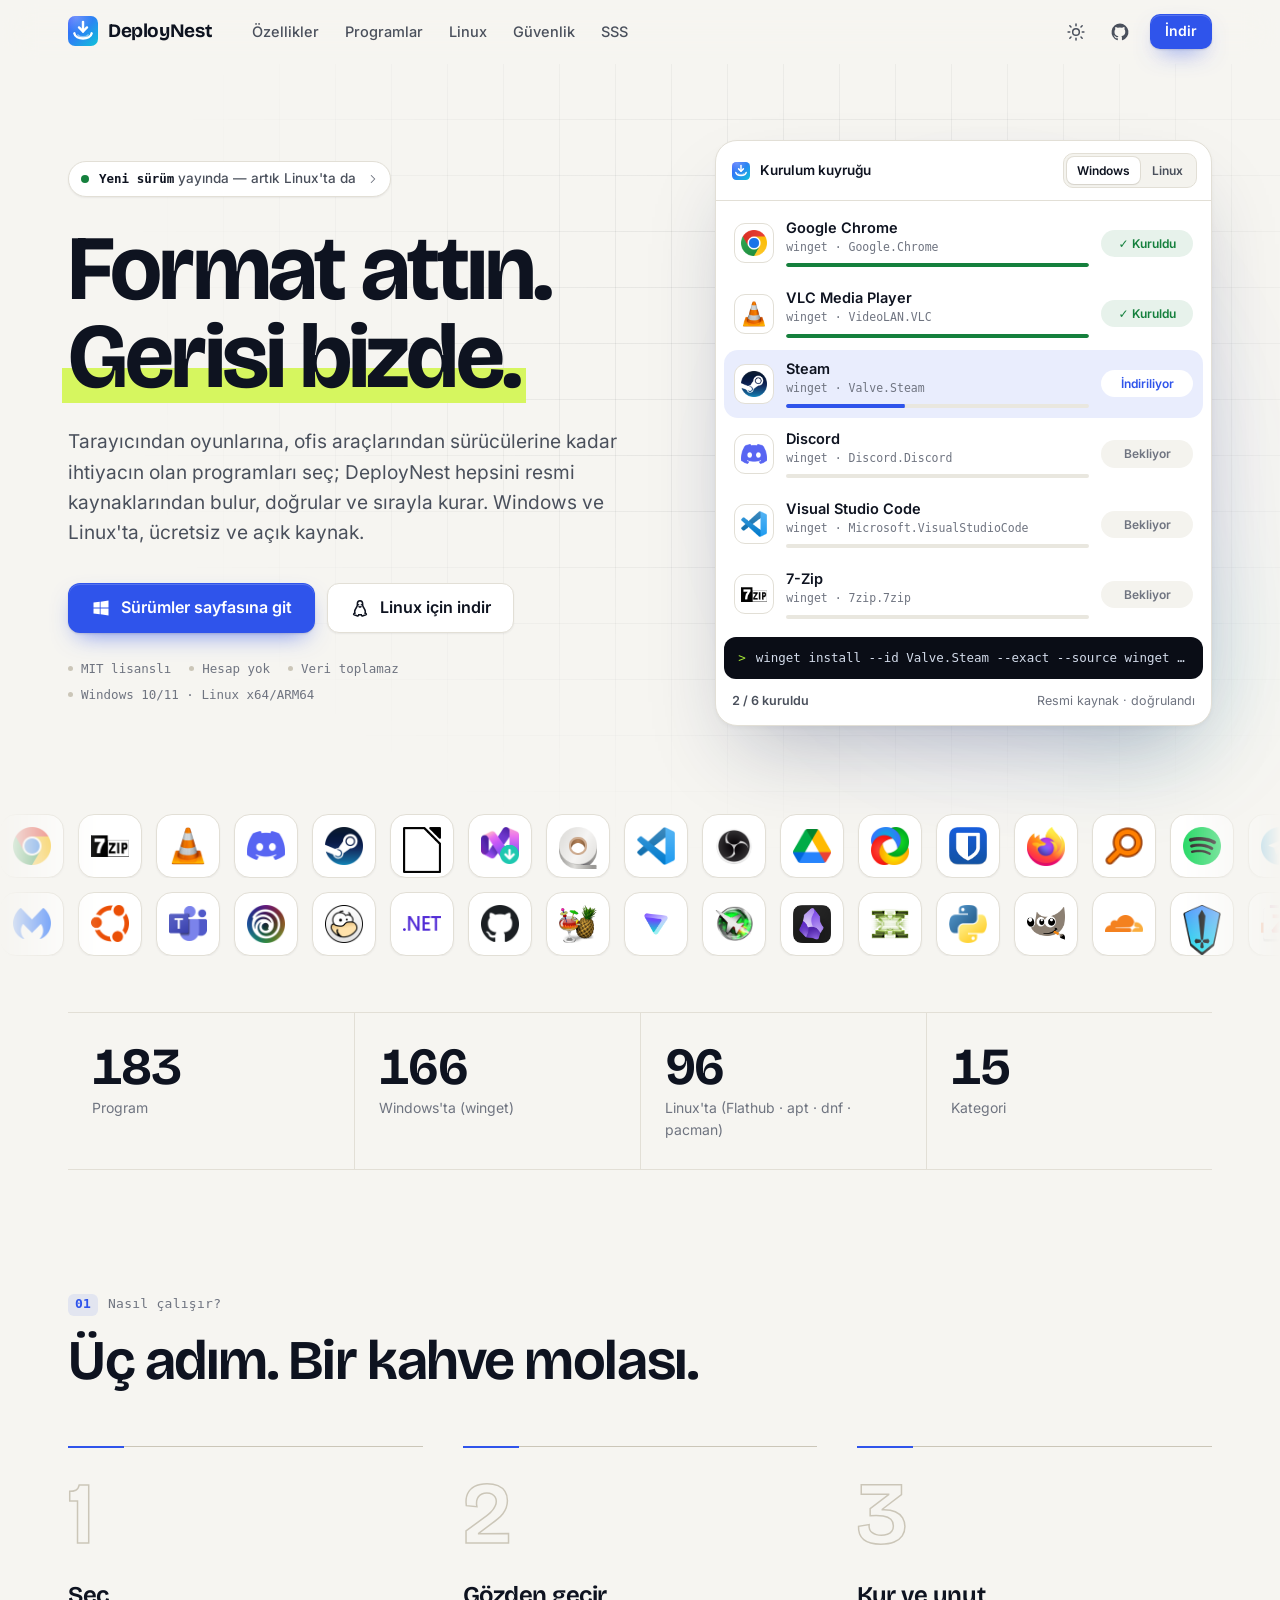
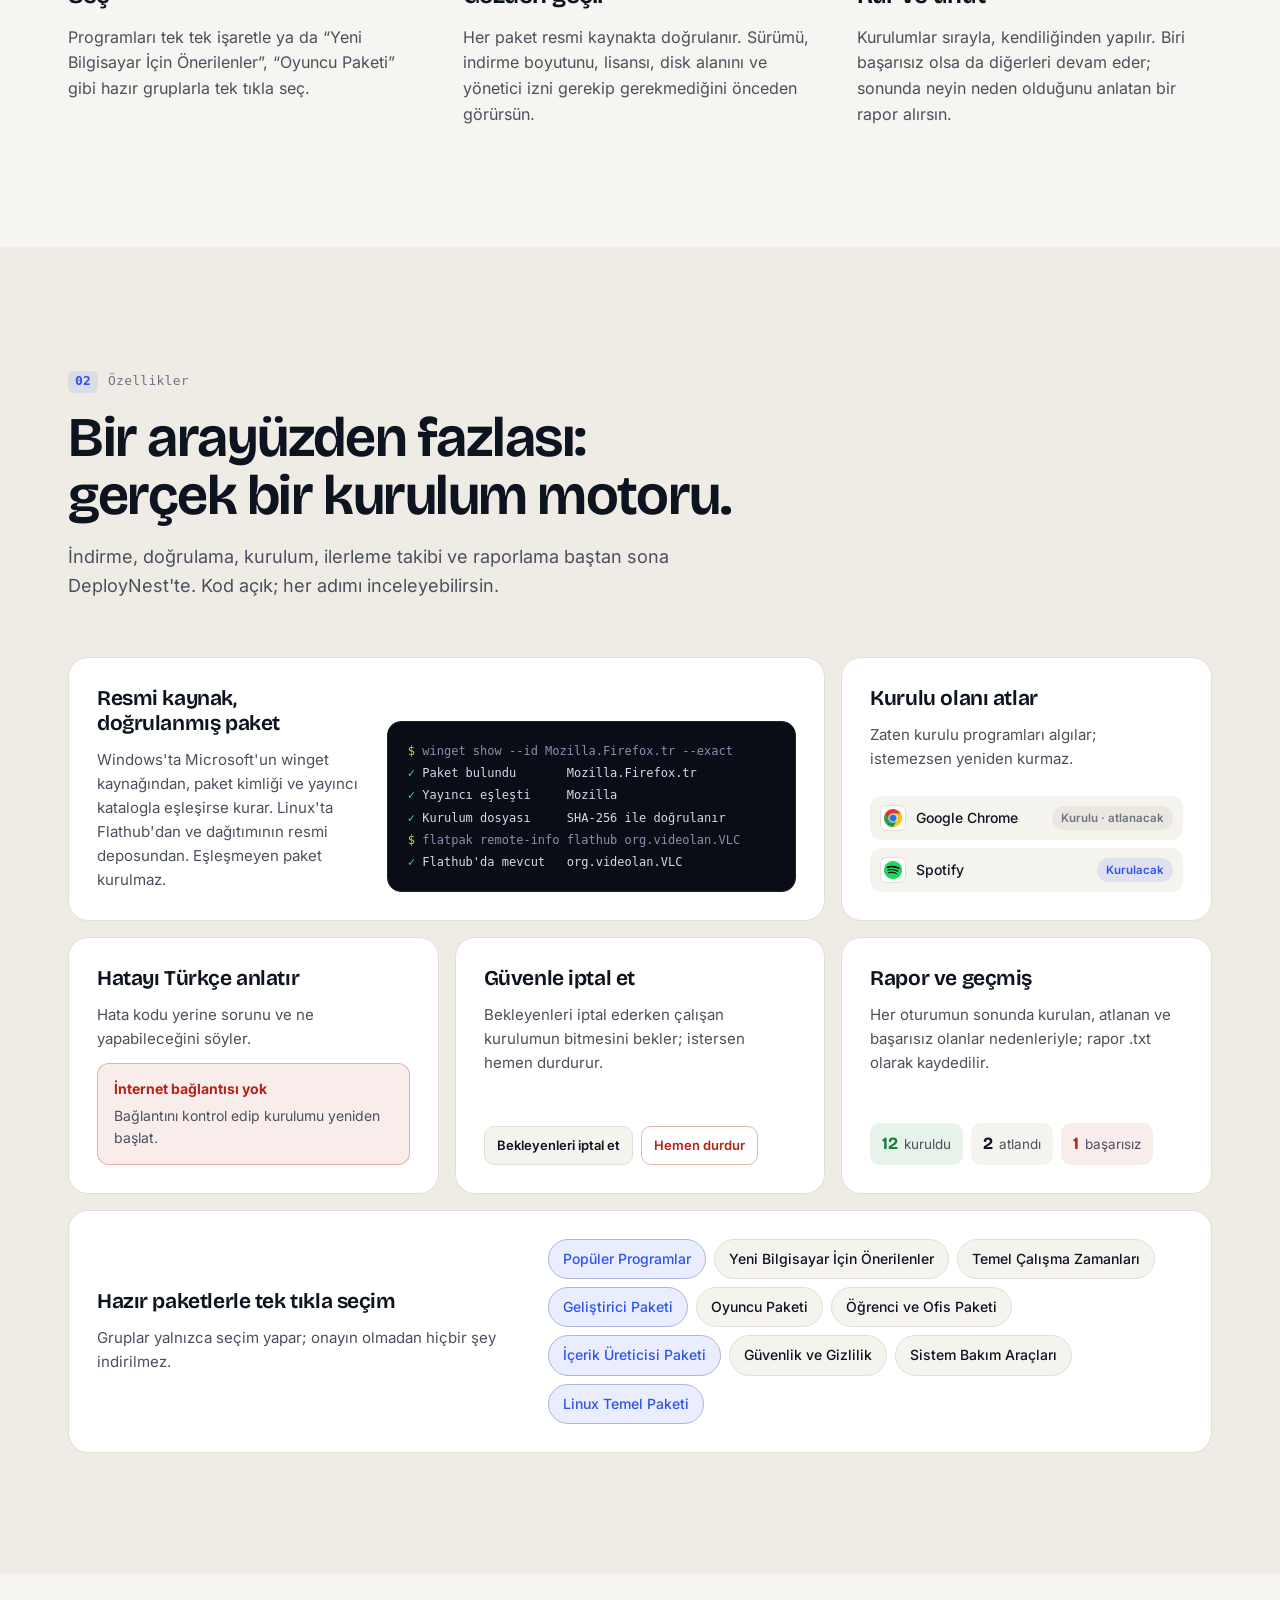
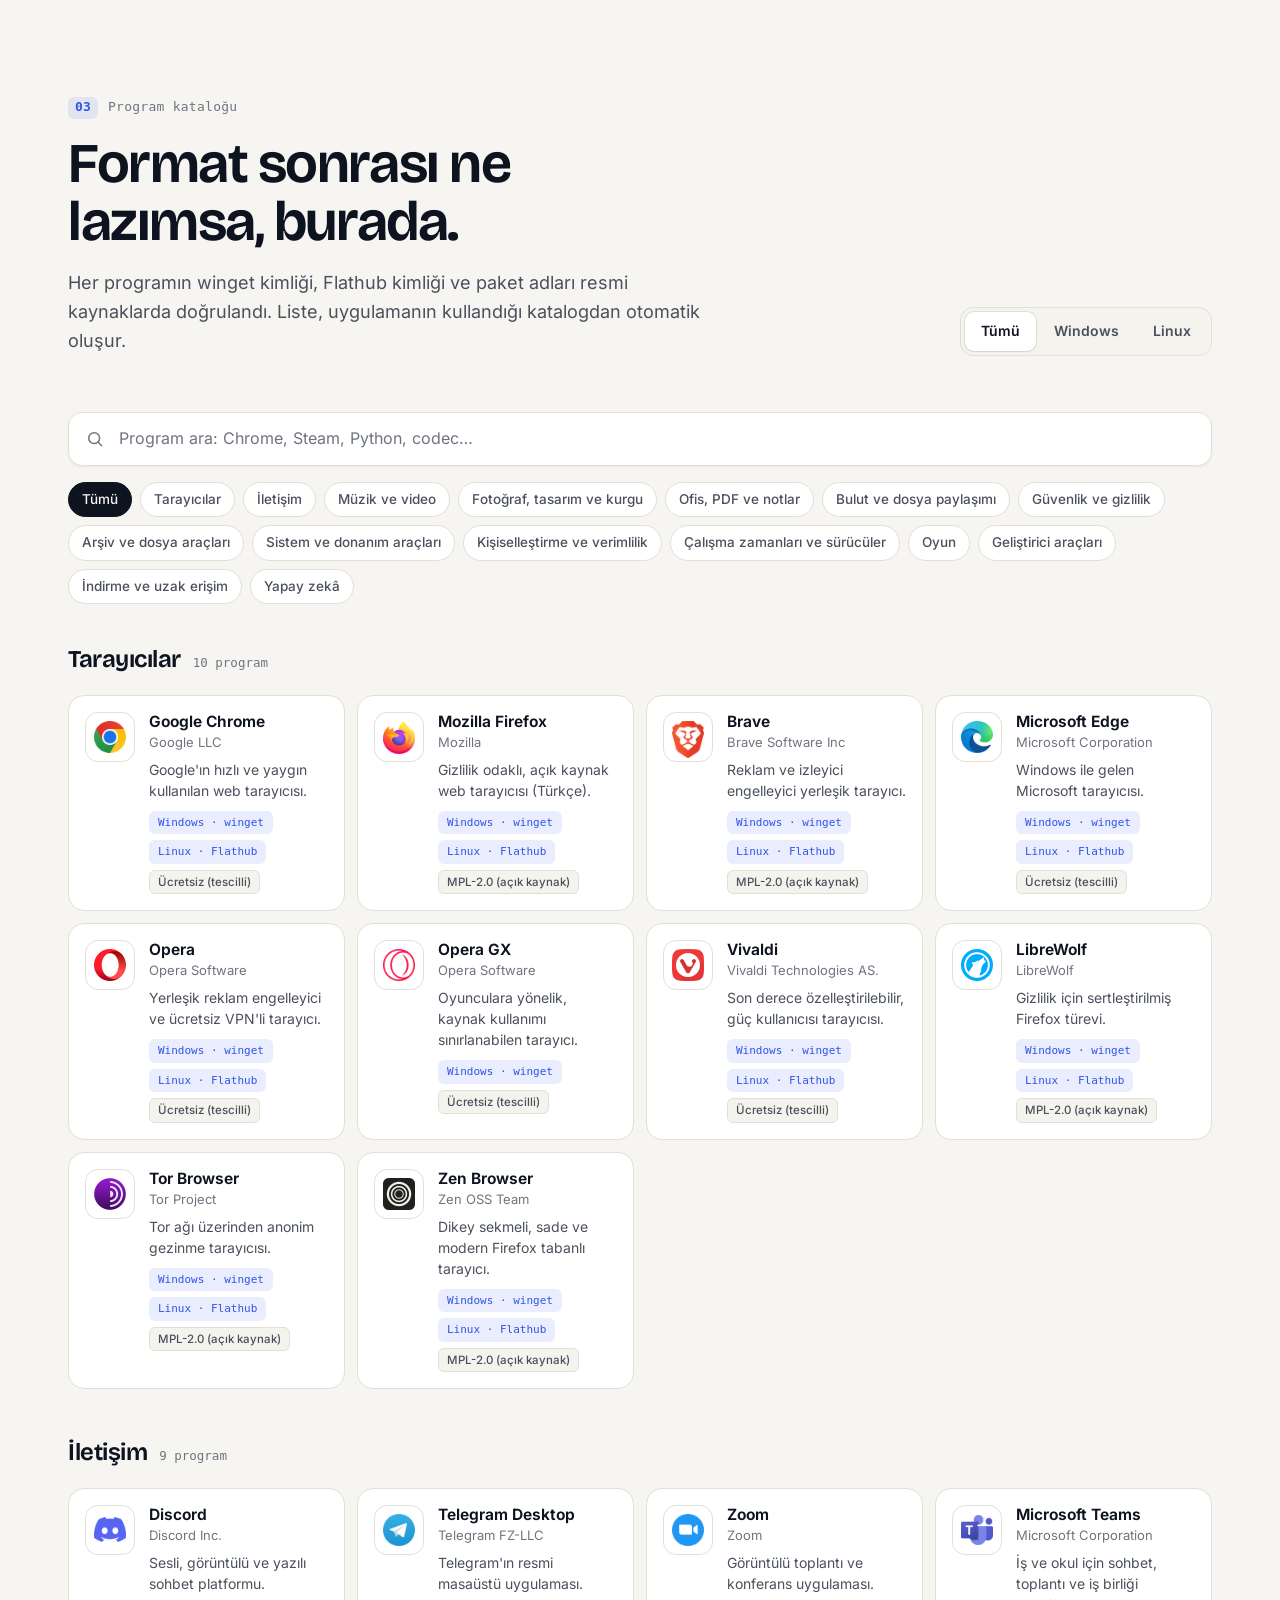
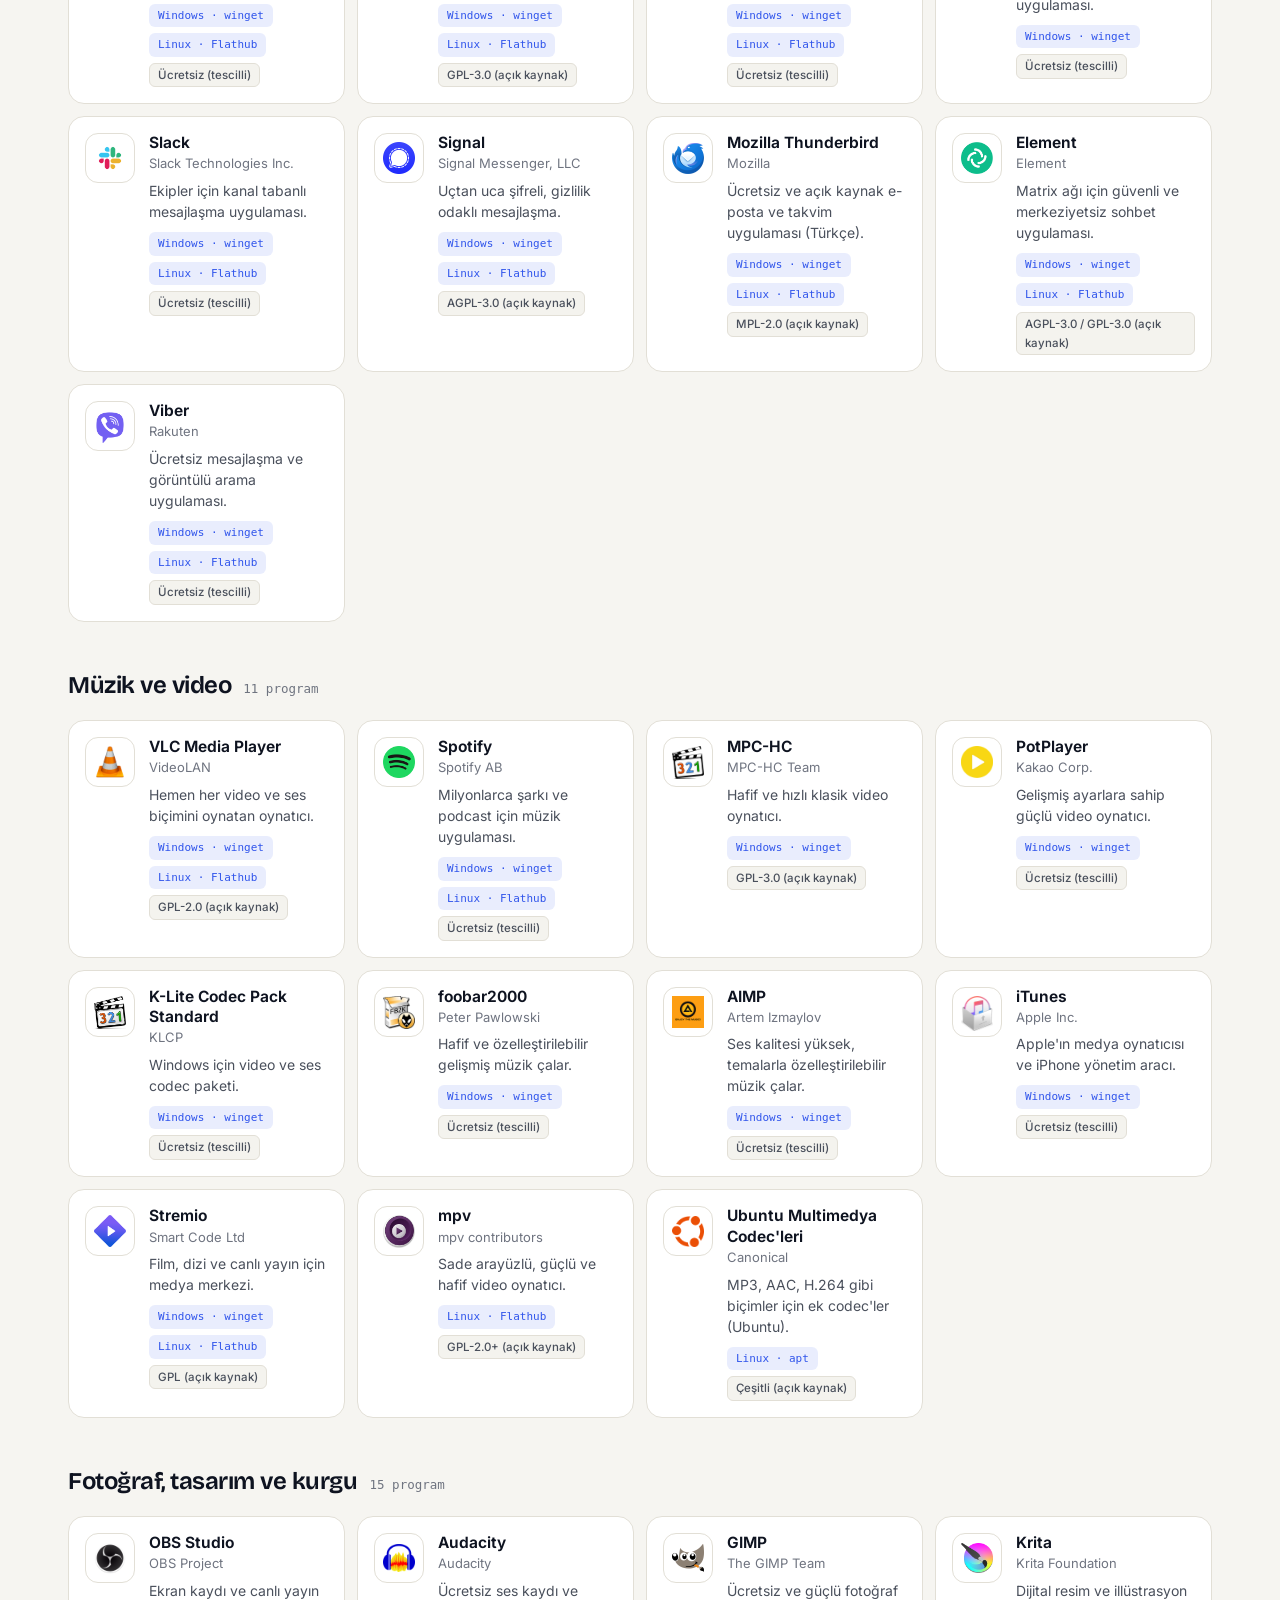
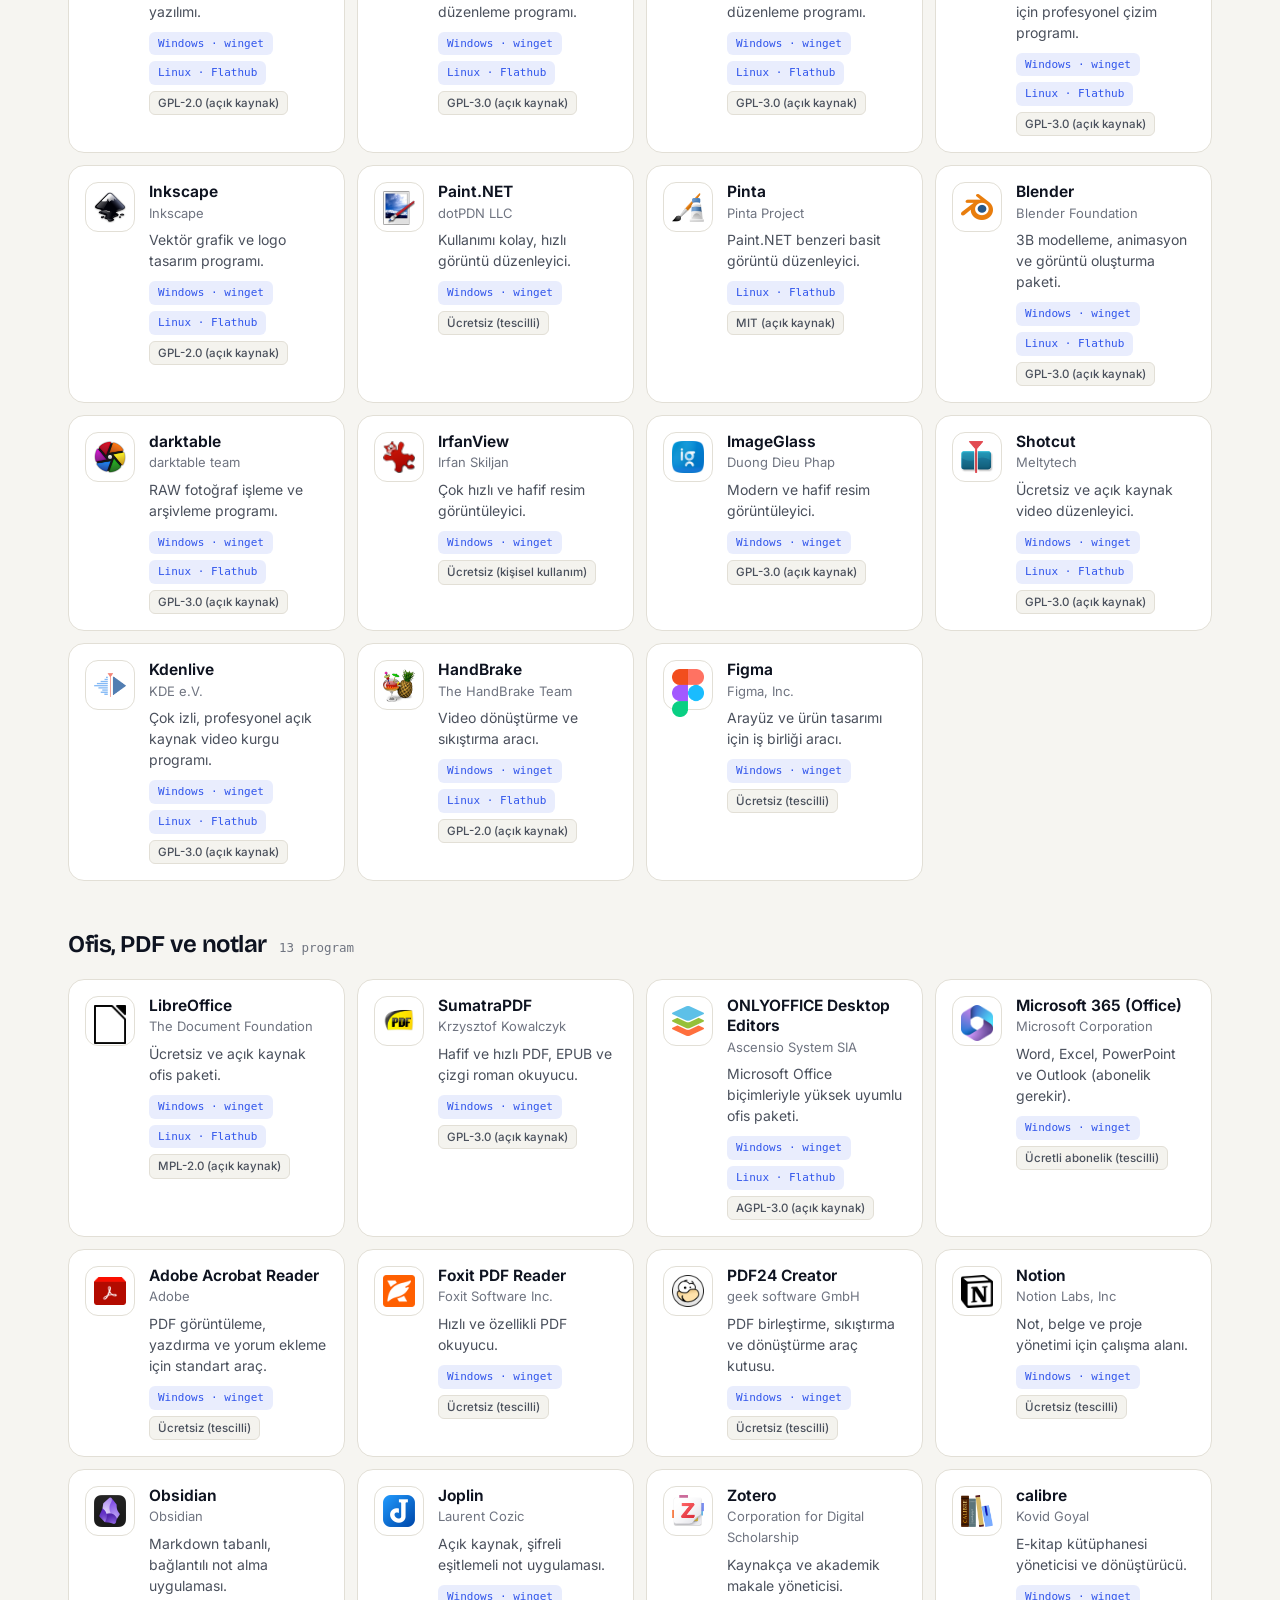
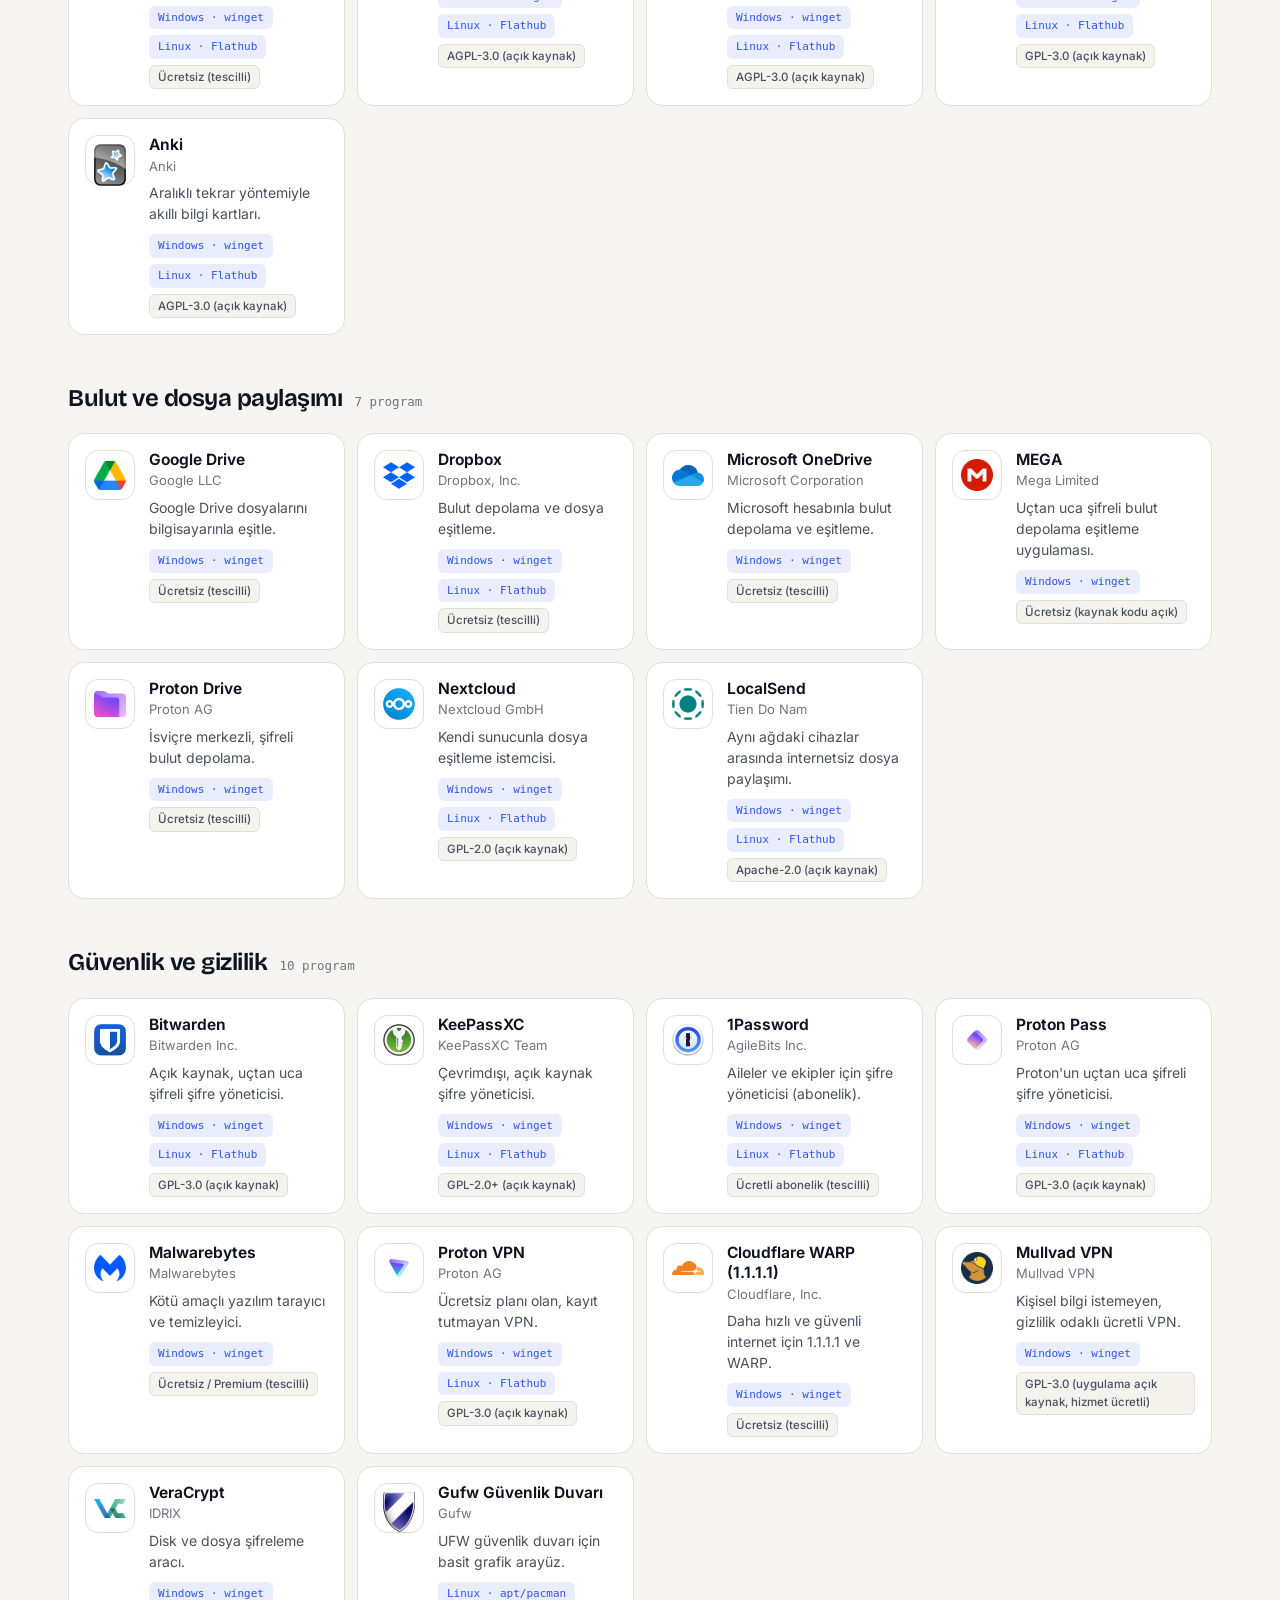
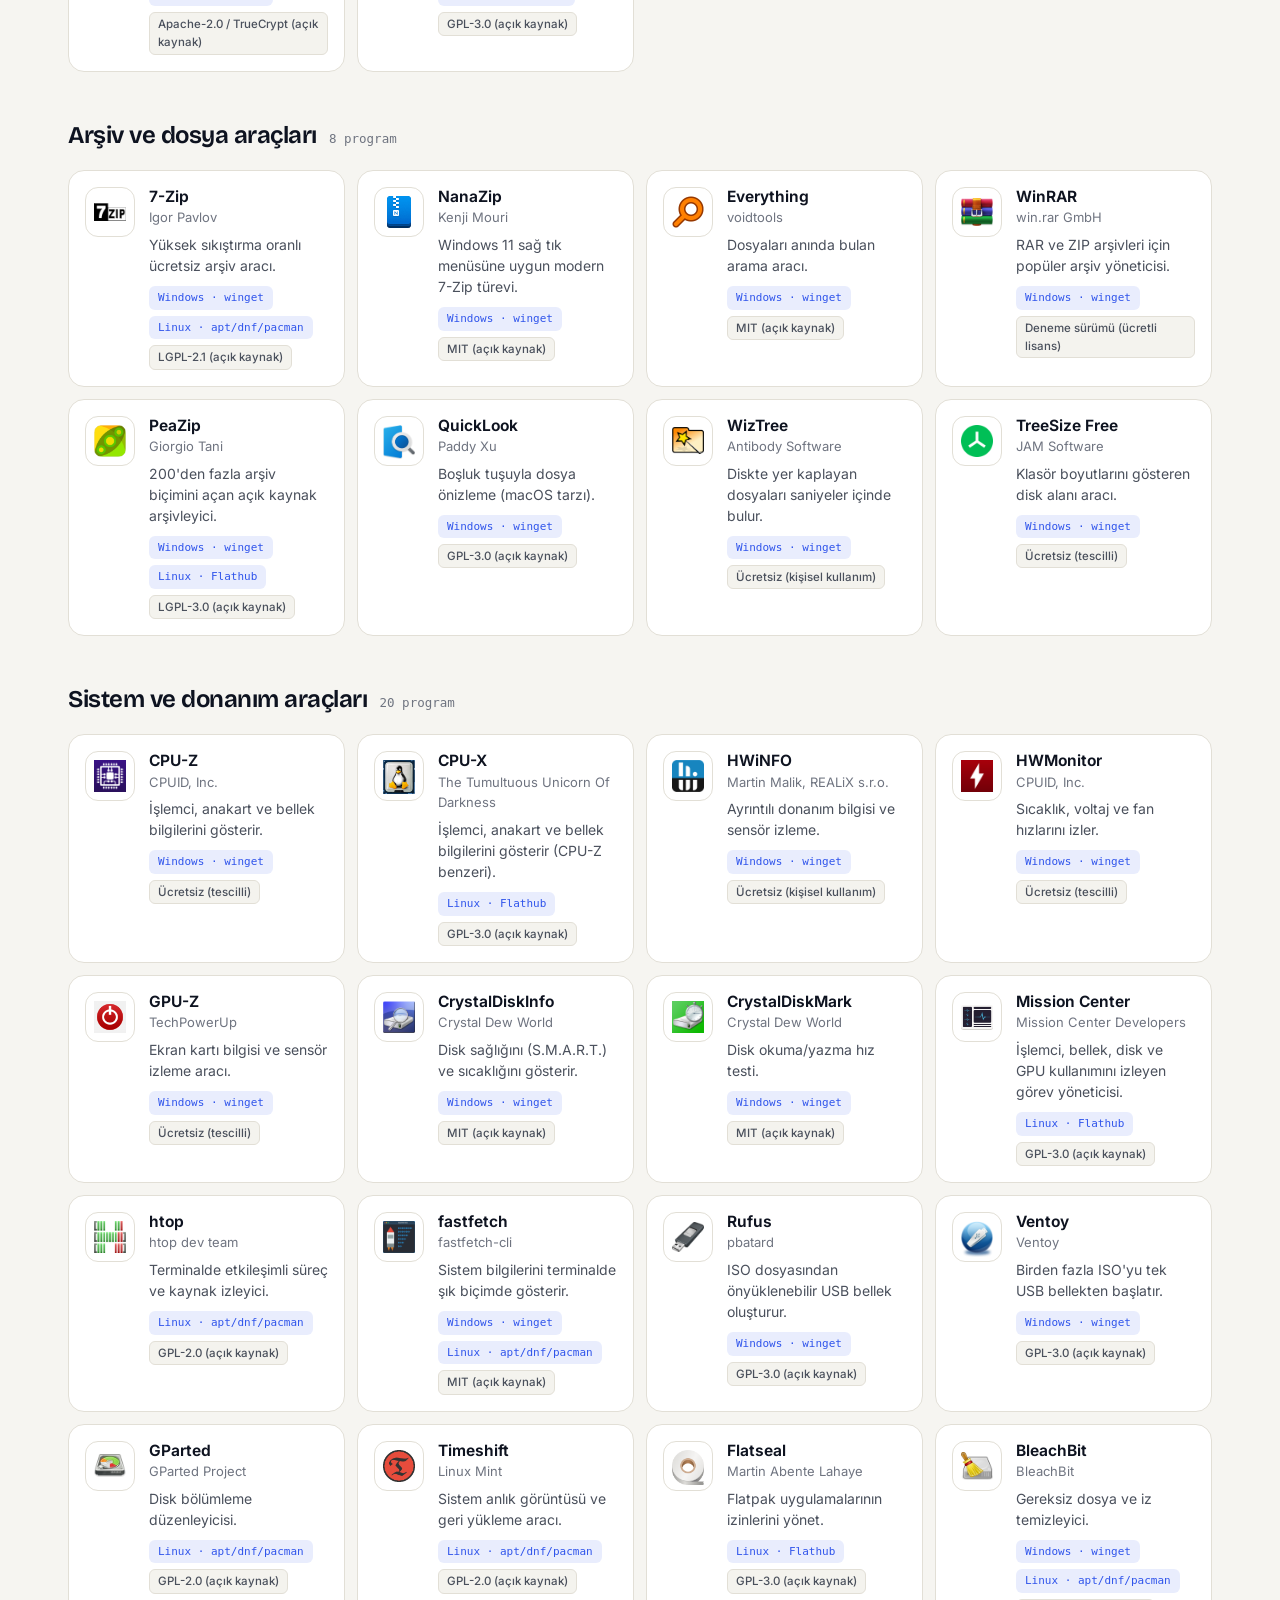
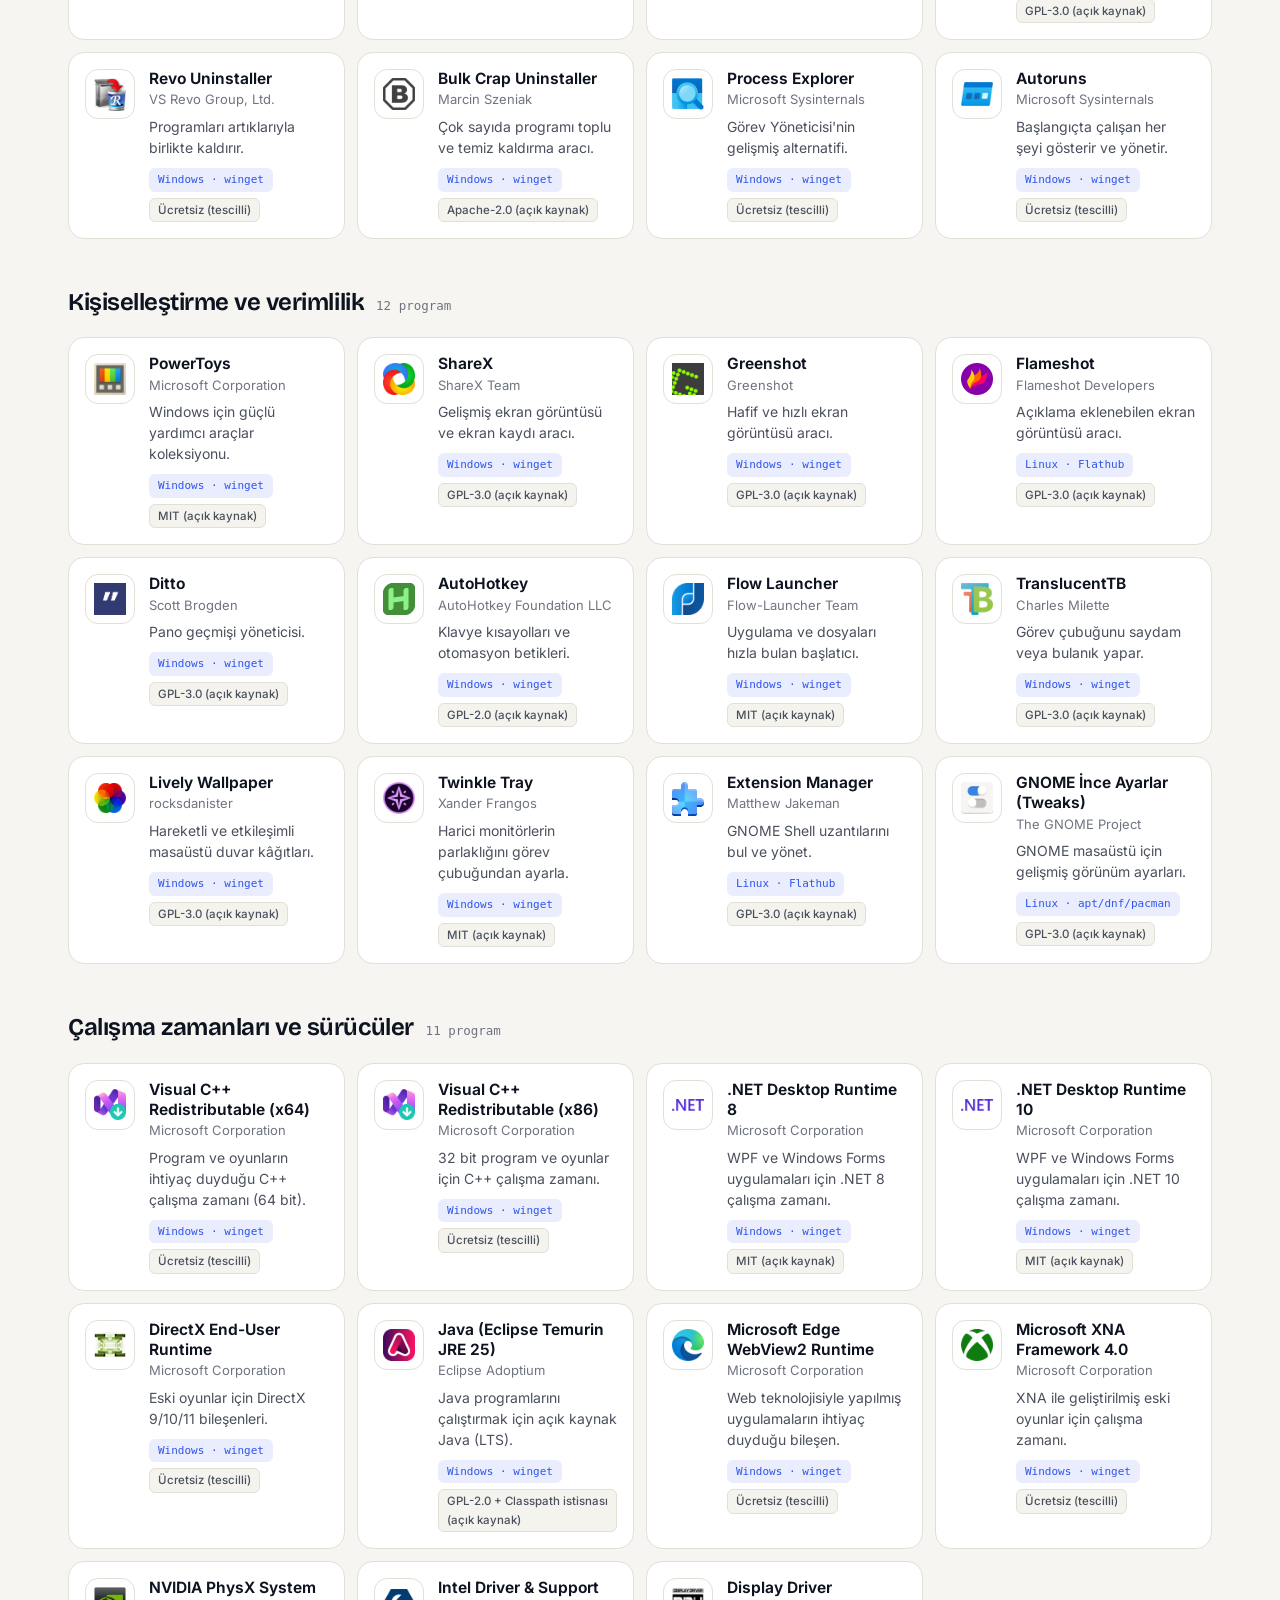
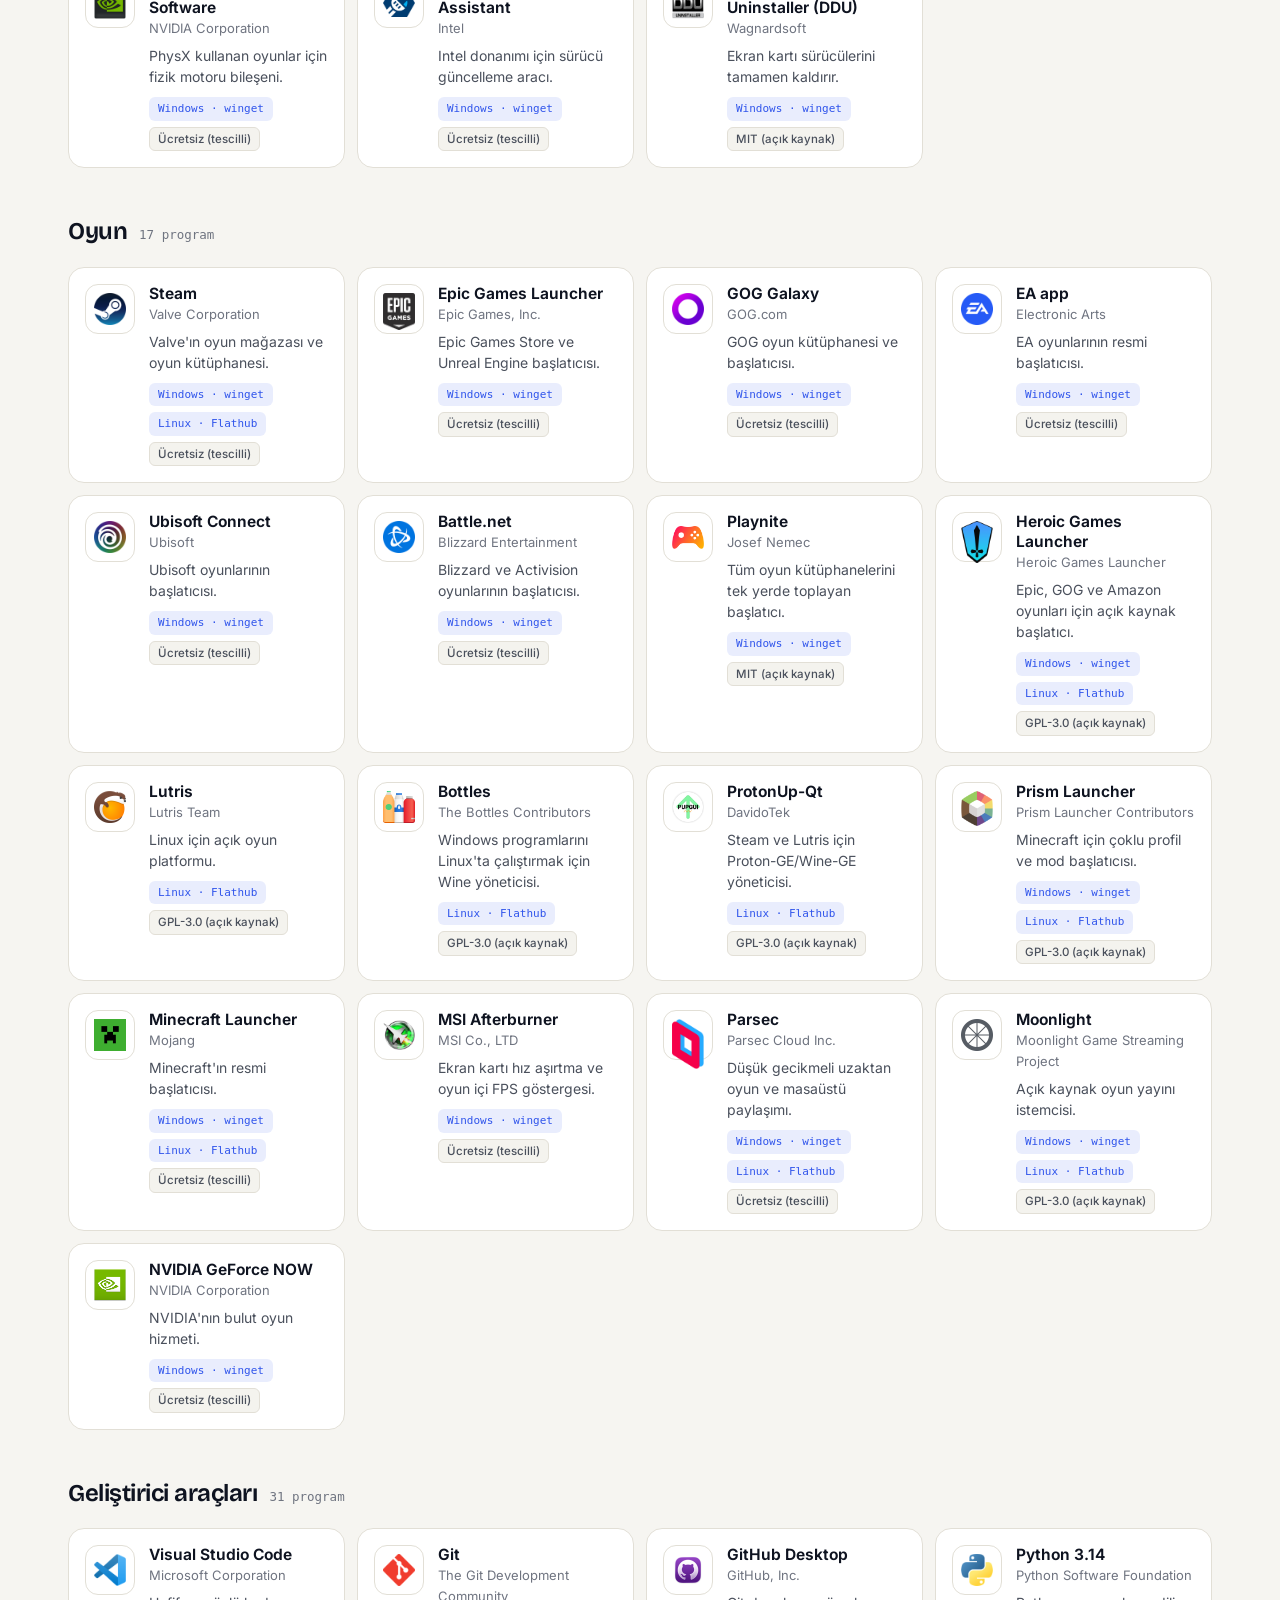
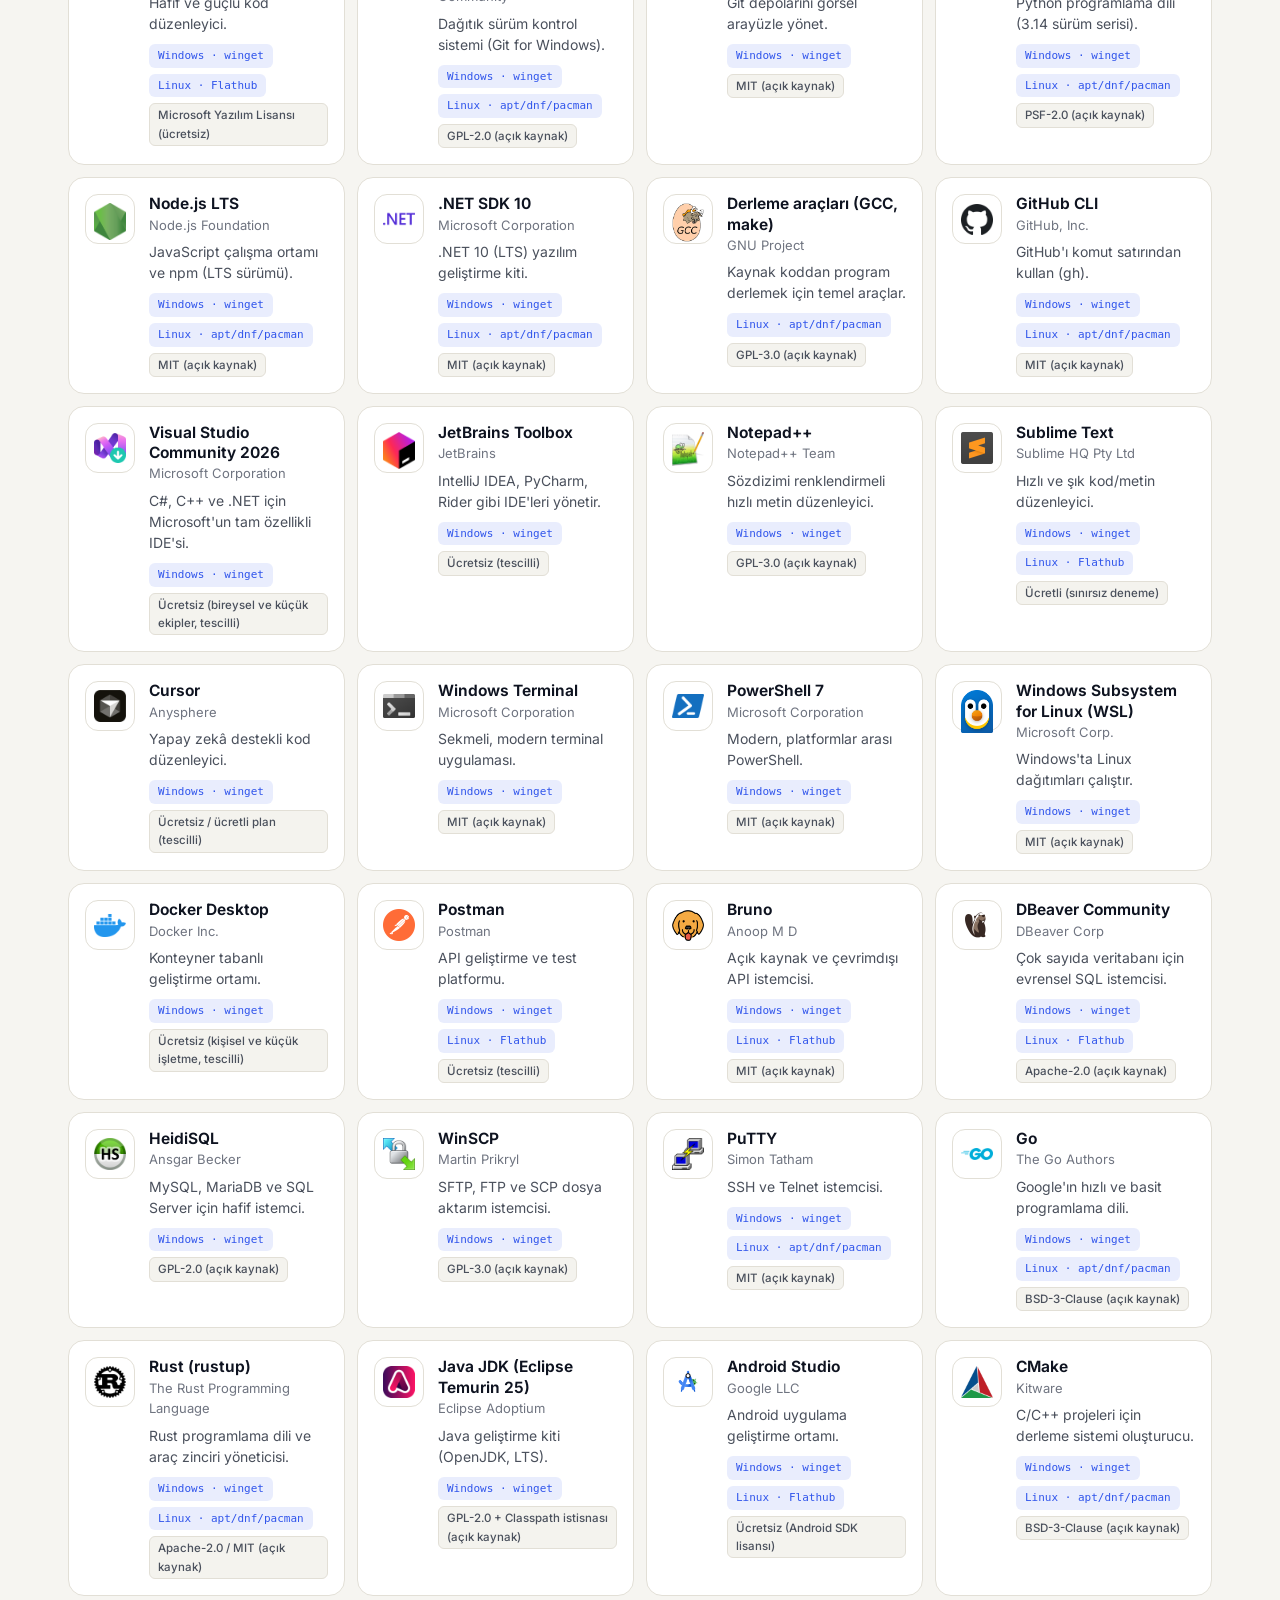
==== commit 4f484299: "Redesign the website - Hero with a live install-queue demo that uses real winget, Flathub and   apt " ====
--- a/website/index.html
+++ b/website/index.html
@@ -5,13 +5,15 @@
   <meta name="viewport" content="width=device-width, initial-scale=1">
   <title>DeployNest — Windows ve Linux için toplu program kurulumu</title>
   <meta name="description" content="DeployNest; yeni bilgisayarında veya format sonrasında ihtiyaç duyduğun 180'den fazla programı seçip tek seferde, resmi kaynaklardan ve doğrulayarak kurmanı sağlayan açık kaynak Windows ve Linux uygulaması.">
-  <meta name="theme-color" content="#2F6FED">
-  <meta property="og:title" content="DeployNest — Windows ve Linux için toplu program kurulumu">
-  <meta property="og:description" content="Programlarını seç, kurulumu başlat ve bilgisayarını kullanıma hazır hale getir.">
+  <meta name="theme-color" content="#f6f5f1" media="(prefers-color-scheme: light)">
+  <meta name="theme-color" content="#090b11" media="(prefers-color-scheme: dark)">
+  <meta property="og:title" content="DeployNest — Format attın. Gerisi bizde.">
+  <meta property="og:description" content="Programlarını seç, kurulumu başlat ve bilgisayarını kullanıma hazır hale getir. Windows ve Linux için ücretsiz ve açık kaynak.">
   <meta property="og:type" content="website">
   <meta property="og:image" content="assets/screenshots/programs-light.png">
   <link rel="icon" href="assets/logo.svg" type="image/svg+xml">
   <link rel="apple-touch-icon" href="assets/logo-512.png">
+  <link rel="preload" href="assets/fonts/bricolage-grotesque-latin.woff2" as="font" type="font/woff2" crossorigin>
   <script src="theme-init.js"></script>
   <link rel="stylesheet" href="styles.css">
 </head>
@@ -21,20 +23,19 @@
   <header class="site-header">
     <div class="container header-inner">
       <a class="brand" href="#top" aria-label="DeployNest ana sayfa">
-        <img src="assets/logo.svg" alt="" width="32" height="32">
+        <img src="assets/logo.svg" alt="" width="30" height="30">
         <span>DeployNest</span>
       </a>
       <nav class="site-nav" id="site-nav" aria-label="Ana menü">
         <a href="#ozellikler">Özellikler</a>
         <a href="#programlar">Programlar</a>
         <a href="#linux">Linux</a>
-        <a href="#nasil-calisir">Nasıl çalışır?</a>
         <a href="#guvenlik">Güvenlik</a>
         <a href="#sss">SSS</a>
       </nav>
       <div class="header-actions">
         <button class="icon-button" type="button" id="theme-toggle" aria-label="Açık ve koyu tema arasında geçiş yap">
-          <svg class="icon-sun" viewBox="0 0 24 24" aria-hidden="true"><circle cx="12" cy="12" r="4.2"/><path d="M12 2.5v2.2M12 19.3v2.2M4.6 4.6l1.6 1.6M17.8 17.8l1.6 1.6M2.5 12h2.2M19.3 12h2.2M4.6 19.4l1.6-1.6M17.8 6.2l1.6-1.6"/></svg>
+          <svg class="icon-sun" viewBox="0 0 24 24" aria-hidden="true"><circle cx="12" cy="12" r="4"/><path d="M12 2.5v2M12 19.5v2M4.6 4.6l1.4 1.4M18 18l1.4 1.4M2.5 12h2M19.5 12h2M4.6 19.4L6 18M18 6l1.4-1.4"/></svg>
           <svg class="icon-moon" viewBox="0 0 24 24" aria-hidden="true"><path d="M20.2 14.6A8.4 8.4 0 0 1 9.4 3.8a8.4 8.4 0 1 0 10.8 10.8Z"/></svg>
         </button>
         <a class="icon-button" href="https://github.com/efebalci569-dot/DeployNest" rel="noopener" aria-label="GitHub deposu">
@@ -51,11 +52,16 @@
   <main id="main">
     <!-- Hero -->
     <section class="hero" id="top">
+      <div class="hero-grid-bg" aria-hidden="true"></div>
       <div class="container hero-inner">
         <div class="hero-copy">
-          <p class="eyebrow">Windows 10/11 ve Linux için · Açık kaynak · Ücretsiz</p>
-          <h1>Yeni bilgisayarın için ihtiyacın olan her şey, <span class="gradient-text">tek yerde.</span></h1>
-          <p class="lead">Programlarını seç, kurulumu başlat ve bilgisayarını kullanıma hazır hale getir. DeployNest; tarayıcılardan oyun platformlarına, ofis araçlarından sürücü ve çalışma zamanlarına kadar 180'den fazla programı tek tek aramana gerek kalmadan resmi kaynaklardan, doğrulayarak ve sırayla kurar.</p>
+          <a class="release-badge" href="#indir">
+            <span class="pulse-dot" aria-hidden="true"></span>
+            <span><span data-latest-tag>Yeni sürüm</span> yayında — artık Linux'ta da</span>
+            <svg viewBox="0 0 24 24" aria-hidden="true"><path d="M9 6l6 6-6 6"/></svg>
+          </a>
+          <h1>Format attın.<br><span class="marker">Gerisi bizde.</span></h1>
+          <p class="lead">Tarayıcından oyunlarına, ofis araçlarından sürücülerine kadar ihtiyacın olan programları seç; DeployNest hepsini resmi kaynaklarından bulur, doğrular ve sırayla kurar. Windows ve Linux'ta, ücretsiz ve açık kaynak.</p>
           <div class="hero-actions">
             <a class="button button-primary button-large" data-download="windows" href="#indir">
               <svg viewBox="0 0 24 24" aria-hidden="true" class="icon-fill"><path d="M3 5.5l7.5-1v7H3zM11.5 4.4L21 3v8.5h-9.5zM3 12.5h7.5v7L3 18.5zM11.5 12.5H21V21l-9.5-1.4z"/></svg>
@@ -66,93 +72,214 @@
               <span>Linux için indir</span>
             </a>
           </div>
-          <p class="release-meta">Windows 10 / 11 (x64) · Ubuntu, Debian, Mint, Fedora, Arch ve türevleri (x64, ARM64) · <a href="https://github.com/efebalci569-dot/DeployNest" rel="noopener">Kaynak kodu</a></p>
-        </div>
-        <div class="hero-visual">
-          <div class="window-frame">
-            <img class="screenshot-themed" src="assets/screenshots/programs-light.png" data-light="assets/screenshots/programs-light.png" data-dark="assets/screenshots/programs-dark.png" alt="DeployNest uygulamasında tüm programlar sayfası: logolu program kartları, kurulum durumları ve seçim çubuğu" width="1360" height="860">
-          </div>
-        </div>
-      </div>
-      <div class="container stats">
-        <div><strong data-count-programs>183</strong><span>doğrulanmış program</span></div>
-        <div><strong data-count-windows>166</strong><span>Windows programı (winget)</span></div>
-        <div><strong data-count-linux>96</strong><span>Linux programı (Flathub, apt, dnf, pacman)</span></div>
-        <div><strong data-count-categories>15</strong><span>kategori</span></div>
-      </div>
-    </section>
-
-    <!-- Features -->
-    <section class="section" id="ozellikler">
+          <ul class="hero-facts">
+            <li>MIT lisanslı</li>
+            <li>Hesap yok</li>
+            <li>Veri toplamaz</li>
+            <li>Windows 10/11 · Linux x64/ARM64</li>
+          </ul>
+        </div>
+
+        <!-- Live install queue demo -->
+        <div class="queue-demo" id="queue-demo">
+          <div class="queue-window">
+            <div class="queue-titlebar">
+              <img src="assets/logo.svg" alt="" width="18" height="18">
+              <span class="queue-title">Kurulum kuyruğu</span>
+              <div class="segmented segmented-small" role="group" aria-label="Örnek platform">
+                <button type="button" data-demo-platform="windows" aria-pressed="true">Windows</button>
+                <button type="button" data-demo-platform="linux" aria-pressed="false">Linux</button>
+              </div>
+            </div>
+            <ol class="queue-list">
+              <li class="q-row" data-state="done" data-winget="Google.Chrome" data-linux="flathub com.google.Chrome">
+                <img src="assets/apps/google-chrome.png" alt="" width="36" height="36">
+                <div class="q-main"><span class="q-name">Google Chrome</span><span class="q-src">winget · Google.Chrome</span><span class="q-bar"><span class="q-fill"></span></span></div>
+                <span class="q-state">Kuruldu</span>
+              </li>
+              <li class="q-row" data-state="done" data-winget="VideoLAN.VLC" data-linux="flathub org.videolan.VLC">
+                <img src="assets/apps/vlc.png" alt="" width="36" height="36">
+                <div class="q-main"><span class="q-name">VLC Media Player</span><span class="q-src">winget · VideoLAN.VLC</span><span class="q-bar"><span class="q-fill"></span></span></div>
+                <span class="q-state">Kuruldu</span>
+              </li>
+              <li class="q-row" data-state="downloading" data-winget="Valve.Steam" data-linux="flathub com.valvesoftware.Steam">
+                <img src="assets/apps/steam.png" alt="" width="36" height="36">
+                <div class="q-main"><span class="q-name">Steam</span><span class="q-src">winget · Valve.Steam</span><span class="q-bar"><span class="q-fill"></span></span></div>
+                <span class="q-state">İndiriliyor</span>
+              </li>
+              <li class="q-row" data-state="waiting" data-winget="Discord.Discord" data-linux="flathub com.discordapp.Discord">
+                <img src="assets/apps/discord.png" alt="" width="36" height="36">
+                <div class="q-main"><span class="q-name">Discord</span><span class="q-src">winget · Discord.Discord</span><span class="q-bar"><span class="q-fill"></span></span></div>
+                <span class="q-state">Bekliyor</span>
+              </li>
+              <li class="q-row" data-state="waiting" data-winget="Microsoft.VisualStudioCode" data-linux="flathub com.visualstudio.code">
+                <img src="assets/apps/vscode.png" alt="" width="36" height="36">
+                <div class="q-main"><span class="q-name">Visual Studio Code</span><span class="q-src">winget · Microsoft.VisualStudioCode</span><span class="q-bar"><span class="q-fill"></span></span></div>
+                <span class="q-state">Bekliyor</span>
+              </li>
+              <li class="q-row" data-state="waiting" data-winget="7zip.7zip" data-linux="apt 7zip">
+                <img src="assets/apps/7zip.png" alt="" width="36" height="36">
+                <div class="q-main"><span class="q-name">7-Zip</span><span class="q-src">winget · 7zip.7zip</span><span class="q-bar"><span class="q-fill"></span></span></div>
+                <span class="q-state">Bekliyor</span>
+              </li>
+            </ol>
+            <div class="queue-console" aria-hidden="true">
+              <span class="prompt">&gt;</span>
+              <code id="queue-command">winget install --id Valve.Steam --exact --source winget --silent</code>
+            </div>
+            <div class="queue-footer">
+              <span id="queue-summary">2 / 6 kuruldu</span>
+              <span class="queue-footer-note">Resmi kaynak · doğrulandı</span>
+            </div>
+          </div>
+        </div>
+      </div>
+
+      <!-- Logo wall -->
+      <div class="logo-wall" aria-hidden="true">
+        <div class="marquee" data-marquee="0"><div class="marquee-track"></div></div>
+        <div class="marquee marquee-reverse" data-marquee="1"><div class="marquee-track"></div></div>
+      </div>
+
       <div class="container">
-        <div class="section-head">
-          <p class="eyebrow">Özellikler</p>
-          <h2>Format sonrası kurulumu dakikalara indir</h2>
-          <p>DeployNest yalnızca bir arayüz değil; indirme, doğrulama, kurulum, ilerleme takibi ve raporlamayı uçtan uca yöneten gerçek bir kurulum motorudur.</p>
-        </div>
-        <div class="feature-grid">
-          <article class="feature">
-            <div class="feature-icon"><svg viewBox="0 0 24 24" aria-hidden="true"><path d="M4 6h16M4 12h10M4 18h7M17 15l2 2 3-4"/></svg></div>
-            <h3>Çoklu seçim, tek kurulum</h3>
-            <p>İstediğin programları işaretle, tek butonla kurulum kuyruğunu oluştur. Kurulumlar çakışmasın diye sırayla yapılır.</p>
+        <dl class="stats">
+          <div><dt>Program</dt><dd data-count-programs>183</dd></div>
+          <div><dt>Windows'ta (winget)</dt><dd data-count-windows>166</dd></div>
+          <div><dt>Linux'ta (Flathub · apt · dnf · pacman)</dt><dd data-count-linux>96</dd></div>
+          <div><dt>Kategori</dt><dd data-count-categories>15</dd></div>
+        </dl>
+      </div>
+    </section>
+
+    <!-- How it works -->
+    <section class="section" id="nasil-calisir">
+      <div class="container">
+        <header class="section-head">
+          <p class="kicker"><span>01</span> Nasıl çalışır?</p>
+          <h2>Üç adım. Bir kahve molası.</h2>
+        </header>
+        <ol class="steps">
+          <li class="step reveal">
+            <span class="step-number">1</span>
+            <h3>Seç</h3>
+            <p>Programları tek tek işaretle ya da “Yeni Bilgisayar İçin Önerilenler”, “Oyuncu Paketi” gibi hazır gruplarla tek tıkla seç.</p>
+          </li>
+          <li class="step reveal">
+            <span class="step-number">2</span>
+            <h3>Gözden geçir</h3>
+            <p>Her paket resmi kaynakta doğrulanır. Sürümü, indirme boyutunu, lisansı, disk alanını ve yönetici izni gerekip gerekmediğini önceden görürsün.</p>
+          </li>
+          <li class="step reveal">
+            <span class="step-number">3</span>
+            <h3>Kur ve unut</h3>
+            <p>Kurulumlar sırayla, kendiliğinden yapılır. Biri başarısız olsa da diğerleri devam eder; sonunda neyin neden olduğunu anlatan bir rapor alırsın.</p>
+          </li>
+        </ol>
+      </div>
+    </section>
+
+    <!-- Features (bento) -->
+    <section class="section section-alt" id="ozellikler">
+      <div class="container">
+        <header class="section-head">
+          <p class="kicker"><span>02</span> Özellikler</p>
+          <h2>Bir arayüzden fazlası: gerçek bir kurulum motoru.</h2>
+          <p>İndirme, doğrulama, kurulum, ilerleme takibi ve raporlama baştan sona DeployNest'te. Kod açık; her adımı inceleyebilirsin.</p>
+        </header>
+
+        <div class="bento">
+          <article class="tile tile-wide reveal">
+            <div class="tile-copy">
+              <h3>Resmi kaynak, doğrulanmış paket</h3>
+              <p>Windows'ta Microsoft'un winget kaynağından, paket kimliği ve yayıncı katalogla eşleşirse kurar. Linux'ta Flathub'dan ve dağıtımının resmi deposundan. Eşleşmeyen paket kurulmaz.</p>
+            </div>
+            <pre class="log" aria-label="Doğrulama çıktısı örneği"><code><span class="log-cmd">winget show --id Mozilla.Firefox.tr --exact</span>
+<span class="ok">✓</span> Paket bulundu       Mozilla.Firefox.tr
+<span class="ok">✓</span> Yayıncı eşleşti     Mozilla
+<span class="ok">✓</span> Kurulum dosyası     SHA-256 ile doğrulanır
+<span class="log-cmd">flatpak remote-info flathub org.videolan.VLC</span>
+<span class="ok">✓</span> Flathub'da mevcut   org.videolan.VLC</code></pre>
           </article>
-          <article class="feature">
-            <div class="feature-icon"><svg viewBox="0 0 24 24" aria-hidden="true"><path d="M12 3l7.5 3v5.5c0 4.4-3.1 8.4-7.5 9.5-4.4-1.1-7.5-5.1-7.5-9.5V6L12 3z"/><path d="M9 12l2 2 4-4"/></svg></div>
-            <h3>Doğrulanmış kaynaklar</h3>
-            <p>Windows'ta paketler resmi winget kaynağında kimlik ve yayıncı eşleşmesiyle; Linux'ta Flathub'da ve dağıtımın resmi deposunda doğrulanır.</p>
+
+          <article class="tile reveal">
+            <h3>Kurulu olanı atlar</h3>
+            <p>Zaten kurulu programları algılar; istemezsen yeniden kurmaz.</p>
+            <ul class="mini-list">
+              <li><img src="assets/apps/google-chrome.png" alt="" width="22" height="22"><span>Google Chrome</span><span class="chip-status is-muted">Kurulu · atlanacak</span></li>
+              <li><img src="assets/apps/spotify.png" alt="" width="22" height="22"><span>Spotify</span><span class="chip-status is-accent">Kurulacak</span></li>
+            </ul>
           </article>
-          <article class="feature">
-            <div class="feature-icon"><svg viewBox="0 0 24 24" aria-hidden="true"><circle cx="11" cy="11" r="6.5"/><path d="M20 20l-4.4-4.4"/></svg></div>
-            <h3>Kurulu programları algılar</h3>
-            <p>Windows kaldırma kayıtları ve winget listesiyle zaten kurulu olanları gösterir; gereksiz kurulumları varsayılan olarak atlar.</p>
+
+          <article class="tile reveal">
+            <h3>Hatayı Türkçe anlatır</h3>
+            <p>Hata kodu yerine sorunu ve ne yapabileceğini söyler.</p>
+            <div class="mini-alert">
+              <strong>İnternet bağlantısı yok</strong>
+              <span>Bağlantını kontrol edip kurulumu yeniden başlat.</span>
+            </div>
           </article>
-          <article class="feature">
-            <div class="feature-icon"><svg viewBox="0 0 24 24" aria-hidden="true"><path d="M4 18V6M4 18h16"/><path d="M8 14l3-3 3 2 5-6"/></svg></div>
-            <h3>Canlı ilerleme</h3>
-            <p>Her program için indiriliyor, doğrulanıyor, kuruluyor gibi aşamaları ve mümkün olduğunda yüzdeyi gösterir. Arayüz donmaz.</p>
+
+          <article class="tile reveal">
+            <h3>Güvenle iptal et</h3>
+            <p>Bekleyenleri iptal ederken çalışan kurulumun bitmesini bekler; istersen hemen durdurur.</p>
+            <div class="mini-buttons" aria-hidden="true">
+              <span>Bekleyenleri iptal et</span>
+              <span>Hemen durdur</span>
+            </div>
           </article>
-          <article class="feature">
-            <div class="feature-icon"><svg viewBox="0 0 24 24" aria-hidden="true"><rect x="5" y="5" width="14" height="14" rx="3"/><path d="M10 10h4v4h-4z"/></svg></div>
-            <h3>Güvenli iptal</h3>
-            <p>Bekleyen işlemleri iptal ederken çalışan kurulumun güvenle bitmesini bekler. İstersen çalışan kurulumu da durdurabilirsin.</p>
+
+          <article class="tile reveal">
+            <h3>Rapor ve geçmiş</h3>
+            <p>Her oturumun sonunda kurulan, atlanan ve başarısız olanlar nedenleriyle; rapor .txt olarak kaydedilir.</p>
+            <div class="mini-report" aria-hidden="true">
+              <span class="is-ok"><b>12</b> kuruldu</span>
+              <span><b>2</b> atlandı</span>
+              <span class="is-bad"><b>1</b> başarısız</span>
+            </div>
           </article>
-          <article class="feature">
-            <div class="feature-icon"><svg viewBox="0 0 24 24" aria-hidden="true"><path d="M7 3.5h7l4 4v13H7z"/><path d="M14 3.5v4h4M10 12h5M10 15.5h5"/></svg></div>
-            <h3>Rapor ve geçmiş</h3>
-            <p>Başarılı, başarısız, atlanan ve iptal edilenler nedenleriyle raporlanır; rapor metin dosyası olarak dışa aktarılır.</p>
+
+          <article class="tile tile-full reveal">
+            <div class="tile-copy">
+              <h3>Hazır paketlerle tek tıkla seçim</h3>
+              <p>Gruplar yalnızca seçim yapar; onayın olmadan hiçbir şey indirilmez.</p>
+            </div>
+            <ul class="preset-cloud">
+              <li>Popüler Programlar</li>
+              <li>Yeni Bilgisayar İçin Önerilenler</li>
+              <li>Temel Çalışma Zamanları</li>
+              <li>Geliştirici Paketi</li>
+              <li>Oyuncu Paketi</li>
+              <li>Öğrenci ve Ofis Paketi</li>
+              <li>İçerik Üreticisi Paketi</li>
+              <li>Güvenlik ve Gizlilik</li>
+              <li>Sistem Bakım Araçları</li>
+              <li>Linux Temel Paketi</li>
+            </ul>
           </article>
-          <article class="feature">
-            <div class="feature-icon"><svg viewBox="0 0 24 24" aria-hidden="true"><path d="M12 7.5v5M12 16v.5"/><circle cx="12" cy="12" r="9"/></svg></div>
-            <h3>Anlaşılır hatalar</h3>
-            <p>Kod numarası yerine sorunun ne olduğunu ve ne yapabileceğini Türkçe anlatır: internet, disk alanı, yönetici izni ve dahası.</p>
-          </article>
-          <article class="feature">
-            <div class="feature-icon"><svg viewBox="0 0 24 24" aria-hidden="true"><path d="M12 3a9 9 0 1 0 0 18V3z"/><circle cx="12" cy="12" r="9"/></svg></div>
-            <h3>Windows ve Linux</h3>
-            <p>Windows 11 Fluent tasarımlı Windows uygulaması ve aynı kataloğu kullanan Linux sürümü. Açık/koyu tema, tamamen Türkçe arayüz.</p>
-          </article>
         </div>
       </div>
     </section>
 
     <!-- Programs -->
-    <section class="section section-alt" id="programlar">
+    <section class="section" id="programlar">
       <div class="container">
-        <div class="section-head">
-          <p class="eyebrow">Program kataloğu</p>
-          <h2>Desteklenen programlar</h2>
-          <p>Tarayıcılar, iletişim, müzik ve video, tasarım, ofis, bulut, güvenlik, sistem araçları, çalışma zamanları, oyun, geliştirici araçları ve yapay zekâ. Her programın winget kimliği, Flathub kimliği ve paket adları resmi kaynaklarda doğrulanmıştır; liste, uygulamanın kullandığı katalog dosyasından otomatik oluşturulur.</p>
-        </div>
-        <div class="platform-filter" id="catalog-platforms" role="group" aria-label="Platforma göre filtrele">
-          <button type="button" class="chip" data-platform="" aria-pressed="true">Tüm programlar</button>
-          <button type="button" class="chip" data-platform="windows" aria-pressed="false">Windows</button>
-          <button type="button" class="chip" data-platform="linux" aria-pressed="false">Linux</button>
-        </div>
+        <header class="section-head section-head-split">
+          <div>
+            <p class="kicker"><span>03</span> Program kataloğu</p>
+            <h2>Format sonrası ne lazımsa, burada.</h2>
+            <p>Her programın winget kimliği, Flathub kimliği ve paket adları resmi kaynaklarda doğrulandı. Liste, uygulamanın kullandığı katalogdan otomatik oluşur.</p>
+          </div>
+          <div class="segmented" id="catalog-platforms" role="group" aria-label="Platforma göre filtrele">
+            <button type="button" data-platform="" aria-pressed="true">Tümü</button>
+            <button type="button" data-platform="windows" aria-pressed="false">Windows</button>
+            <button type="button" data-platform="linux" aria-pressed="false">Linux</button>
+          </div>
+        </header>
         <div class="catalog-toolbar">
           <label class="search">
             <svg viewBox="0 0 24 24" aria-hidden="true"><circle cx="11" cy="11" r="6.5"/><path d="M20 20l-4.4-4.4"/></svg>
             <span class="visually-hidden">Program ara</span>
-            <input type="search" id="catalog-search" placeholder="Program ara (örneğin Chrome, Steam, Python, codec)" autocomplete="off">
+            <input type="search" id="catalog-search" placeholder="Program ara: Chrome, Steam, Python, codec…" autocomplete="off">
           </label>
           <div class="chips" id="catalog-categories" role="group" aria-label="Kategoriye göre filtrele"></div>
         </div>
@@ -165,87 +292,66 @@
     </section>
 
     <!-- Linux -->
-    <section class="section" id="linux">
+    <section class="section section-ink" id="linux">
       <div class="container linux-grid">
-        <div>
-          <div class="section-head section-head-left">
-            <p class="eyebrow">Linux sürümü</p>
-            <h2>Linux'ta da tek tıkla hazır bir sistem</h2>
-            <p>Temiz kurulumdan sonra ihtiyaç duyduğun programları aynı katalogdan seç; DeployNest dağıtımını ve paket yöneticini algılar, her program için en uygun resmi kaynağı kullanır.</p>
-          </div>
-          <ul class="check-list">
-            <li><strong>Flathub, yönetici izni olmadan.</strong> Masaüstü uygulamaları Flatpak ile kullanıcı hesabına, yalıtılmış olarak kurulur. Flatpak yoksa DeployNest onu tek tıkla kurar.</li>
-            <li><strong>apt, dnf ve pacman.</strong> Git, Python, derleme araçları, codec'ler ve sistem araçları dağıtımının resmi deposundan kurulur; yönetici parolan oturum başına yalnızca bir kez sorulur.</li>
-            <li><strong>Geniş dağıtım desteği.</strong> Ubuntu, Debian, Linux Mint, Pop!_OS, Fedora, Arch, Manjaro, EndeavourOS ve türevleri; x64 ve ARM64.</li>
-            <li><strong>Linux'a özel araçlar.</strong> Flatseal, Timeshift, GParted, Extension Manager, Lutris, Bottles, ProtonUp-Qt, multimedya codec'leri ve dahası.</li>
+        <div class="linux-copy">
+          <p class="kicker"><span>04</span> Linux sürümü</p>
+          <h2>Linux'ta da tek tıkla hazır bir sistem.</h2>
+          <p class="section-lead">Temiz kurulumdan sonra aynı katalogdan seç. DeployNest dağıtımını ve paket yöneticini algılar, her program için en uygun resmi kaynağı kullanır.</p>
+          <dl class="feature-rows">
+            <div>
+              <dt>Flathub, parolasız</dt>
+              <dd>Masaüstü uygulamaları Flatpak ile kullanıcı hesabına, yalıtılmış kurulur. Flatpak yoksa DeployNest onu tek tıkla kurar.</dd>
+            </div>
+            <div>
+              <dt>apt · dnf · pacman</dt>
+              <dd>Git, Python, derleme araçları ve codec'ler dağıtımın resmi deposundan; yönetici parolan oturum başına yalnızca bir kez sorulur.</dd>
+            </div>
+            <div>
+              <dt>Linux'a özel araçlar</dt>
+              <dd>Flatseal, Timeshift, GParted, Extension Manager, Lutris, Bottles, ProtonUp-Qt, multimedya codec'leri ve dahası.</dd>
+            </div>
+          </dl>
+          <ul class="distro-list" aria-label="Desteklenen dağıtımlar">
+            <li>Ubuntu</li><li>Debian</li><li>Linux Mint</li><li>Pop!_OS</li><li>Fedora</li><li>Arch</li><li>Manjaro</li><li>EndeavourOS</li>
           </ul>
         </div>
         <div class="linux-shots">
-          <button type="button" class="gallery-item" data-full="assets/screenshots/linux-home-light.png" aria-label="Linux sürümü ana sayfa ekran görüntüsünü büyüt"><img class="screenshot-themed" src="assets/screenshots/linux-home-light.png" data-light="assets/screenshots/linux-home-light.png" data-dark="assets/screenshots/linux-home-dark.png" alt="DeployNest Linux sürümü: algılanan dağıtım, paket yöneticisi ve Flatpak durumu ile hazır seçimler" loading="lazy" width="1280" height="840"></button>
-          <div class="linux-shots-row">
-            <button type="button" class="gallery-item" data-full="assets/screenshots/linux-programs-light.png" aria-label="Linux program listesi ekran görüntüsünü büyüt"><img class="screenshot-themed" src="assets/screenshots/linux-programs-light.png" data-light="assets/screenshots/linux-programs-light.png" data-dark="assets/screenshots/linux-programs-dark.png" alt="Linux sürümünde program kartları, Flatpak ve apt kaynak etiketleri" loading="lazy" width="1280" height="840"></button>
-            <button type="button" class="gallery-item" data-full="assets/screenshots/linux-queue-light.png" aria-label="Linux kurulum kuyruğu ekran görüntüsünü büyüt"><img src="assets/screenshots/linux-queue-light.png" alt="Linux kurulum kuyruğu: Flathub'da doğrulanmış paketler ve indirme boyutları" loading="lazy" width="1280" height="840"></button>
-          </div>
-        </div>
-      </div>
-    </section>
-
-    <!-- How it works -->
-    <section class="section" id="nasil-calisir">
+          <button type="button" class="gallery-item shot-main" data-full="assets/screenshots/linux-home-dark.png" aria-label="Linux sürümü ana sayfa ekran görüntüsünü büyüt"><img src="assets/screenshots/linux-home-dark.png" alt="DeployNest Linux sürümü: algılanan dağıtım, paket yöneticisi ve Flatpak durumu ile hazır seçimler" loading="lazy" width="1280" height="840"></button>
+          <div class="terminal" role="img" aria-label="Linux'ta DeployNest'i kurma komutları: arşivi aç ve install.sh betiğini çalıştır">
+            <div class="terminal-bar"><span>Terminal</span></div>
+<pre><code><span class="t-dim">$</span> tar -xzf DeployNest-*-linux-x64.tar.gz
+<span class="t-dim">$</span> cd DeployNest-*-linux-x64 &amp;&amp; ./install.sh
+<span class="t-ok">Tamam.</span> DeployNest'i uygulama menüsünden aç.</code></pre>
+          </div>
+        </div>
+      </div>
+    </section>
+
+    <!-- Screenshots -->
+    <section class="section" id="ekran-goruntuleri">
       <div class="container">
-        <div class="section-head">
-          <p class="eyebrow">Nasıl çalışır?</p>
-          <h2>Dört adımda hazır bir bilgisayar</h2>
-        </div>
-        <ol class="steps">
-          <li class="step">
-            <span class="step-number">1</span>
-            <h3>Seç</h3>
-            <p>Programları tek tek işaretle veya “Yeni Bilgisayar İçin Önerilenler”, “Geliştirici Paketi” gibi hazır gruplarla hızlıca seç.</p>
-          </li>
-          <li class="step">
-            <span class="step-number">2</span>
-            <h3>Gözden geçir</h3>
-            <p>Kuyruk ekranı her paketi doğrular; kaynakları, sürümleri, indirme boyutunu, disk alanını ve olası yönetici izinlerini gösterir.</p>
-          </li>
-          <li class="step">
-            <span class="step-number">3</span>
-            <h3>Onayla ve kur</h3>
-            <p>Lisans koşullarını onayladığında kurulum başlar. Bir program başarısız olsa bile diğerleri kurulmaya devam eder.</p>
-          </li>
-          <li class="step">
-            <span class="step-number">4</span>
-            <h3>Raporu al</h3>
-            <p>Sonuç ekranı neyin kurulduğunu, neyin neden kurulamadığını ve ne yapabileceğini anlatır. Raporu kaydedebilirsin.</p>
-          </li>
-        </ol>
-      </div>
-    </section>
-
-    <!-- Screenshots -->
-    <section class="section section-alt" id="ekran-goruntuleri">
-      <div class="container">
-        <div class="section-head">
-          <p class="eyebrow">Ekran görüntüleri</p>
-          <h2>Uygulamadan gerçek görüntüler</h2>
-        </div>
-        <div class="gallery">
-          <figure>
-            <button type="button" class="gallery-item" data-full="assets/screenshots/home-dark.png" aria-label="Ana sayfa ekran görüntüsünü büyüt"><img src="assets/screenshots/home-dark.png" alt="Ana sayfa: arama, hazır seçimler ve kategoriler" loading="lazy" width="1360" height="860"></button>
-            <figcaption>Ana sayfa ve hazır seçimler</figcaption>
-          </figure>
-          <figure>
-            <button type="button" class="gallery-item" data-full="assets/screenshots/queue-dark.png" aria-label="Kurulum kuyruğu ekran görüntüsünü büyüt"><img src="assets/screenshots/queue-dark.png" alt="Kurulum kuyruğu: doğrulanmış paketler, gereksinimler ve zaten kurulu olanlar" loading="lazy" width="1360" height="860"></button>
-            <figcaption>Kurulum öncesi doğrulama</figcaption>
-          </figure>
-          <figure>
-            <button type="button" class="gallery-item" data-full="assets/screenshots/details-dark.png" aria-label="Program ayrıntıları ekran görüntüsünü büyüt"><img src="assets/screenshots/details-dark.png" alt="Program ayrıntıları ve winget paket doğrulaması" loading="lazy" width="1360" height="860"></button>
-            <figcaption>Program ayrıntıları</figcaption>
-          </figure>
-          <figure>
-            <button type="button" class="gallery-item" data-full="assets/screenshots/home-light.png" aria-label="Açık tema ekran görüntüsünü büyüt"><img src="assets/screenshots/home-light.png" alt="Açık temada ana sayfa ve seçim çubuğu" loading="lazy" width="1360" height="860"></button>
-            <figcaption>Açık tema</figcaption>
-          </figure>
+        <header class="section-head section-head-split">
+          <div>
+            <p class="kicker"><span>05</span> Ekran görüntüleri</p>
+            <h2>Uygulamadan gerçek görüntüler.</h2>
+          </div>
+          <div class="segmented" role="tablist" aria-label="Platform">
+            <button type="button" role="tab" id="tab-windows" aria-controls="shots-windows" aria-selected="true" data-shots="windows">Windows</button>
+            <button type="button" role="tab" id="tab-linux" aria-controls="shots-linux" aria-selected="false" data-shots="linux" tabindex="-1">Linux</button>
+          </div>
+        </header>
+        <div class="shots" id="shots-windows" role="tabpanel" aria-labelledby="tab-windows">
+          <button type="button" class="gallery-item shot-hero" data-full="assets/screenshots/programs-light.png" aria-label="Tüm programlar ekran görüntüsünü büyüt"><img class="screenshot-themed" src="assets/screenshots/programs-light.png" data-light="assets/screenshots/programs-light.png" data-dark="assets/screenshots/programs-dark.png" alt="Tüm programlar sayfası: logolu program kartları, kurulum durumları ve seçim çubuğu" loading="lazy" width="1360" height="860"></button>
+          <button type="button" class="gallery-item" data-full="assets/screenshots/home-dark.png" aria-label="Ana sayfa ekran görüntüsünü büyüt"><img src="assets/screenshots/home-dark.png" alt="Ana sayfa: arama, hazır seçimler ve kategoriler" loading="lazy" width="1360" height="860"></button>
+          <button type="button" class="gallery-item" data-full="assets/screenshots/queue-dark.png" aria-label="Kurulum kuyruğu ekran görüntüsünü büyüt"><img src="assets/screenshots/queue-dark.png" alt="Kurulum kuyruğu: doğrulanmış paketler, gereksinimler ve zaten kurulu olanlar" loading="lazy" width="1360" height="860"></button>
+          <button type="button" class="gallery-item" data-full="assets/screenshots/details-dark.png" aria-label="Program ayrıntıları ekran görüntüsünü büyüt"><img src="assets/screenshots/details-dark.png" alt="Program ayrıntıları ve winget paket doğrulaması" loading="lazy" width="1360" height="860"></button>
+        </div>
+        <div class="shots" id="shots-linux" role="tabpanel" aria-labelledby="tab-linux" hidden>
+          <button type="button" class="gallery-item shot-hero" data-full="assets/screenshots/linux-programs-light.png" aria-label="Linux program listesi ekran görüntüsünü büyüt"><img class="screenshot-themed" src="assets/screenshots/linux-programs-light.png" data-light="assets/screenshots/linux-programs-light.png" data-dark="assets/screenshots/linux-programs-dark.png" alt="Linux sürümünde program kartları, Flatpak ve apt kaynak etiketleri" loading="lazy" width="1280" height="840"></button>
+          <button type="button" class="gallery-item" data-full="assets/screenshots/linux-home-light.png" aria-label="Linux ana sayfa ekran görüntüsünü büyüt"><img src="assets/screenshots/linux-home-light.png" alt="Linux sürümü ana sayfası ve hazır seçimler" loading="lazy" width="1280" height="840"></button>
+          <button type="button" class="gallery-item" data-full="assets/screenshots/linux-queue-light.png" aria-label="Linux kurulum kuyruğu ekran görüntüsünü büyüt"><img src="assets/screenshots/linux-queue-light.png" alt="Linux kurulum kuyruğu: Flathub'da doğrulanmış paketler ve indirme boyutları" loading="lazy" width="1280" height="840"></button>
+          <button type="button" class="gallery-item" data-full="assets/screenshots/linux-home-dark.png" aria-label="Linux koyu tema ekran görüntüsünü büyüt"><img src="assets/screenshots/linux-home-dark.png" alt="Linux sürümü koyu temada" loading="lazy" width="1280" height="840"></button>
         </div>
       </div>
       <dialog class="lightbox" id="lightbox" aria-label="Ekran görüntüsü">
@@ -255,32 +361,33 @@
     </section>
 
     <!-- Security -->
-    <section class="section" id="guvenlik">
+    <section class="section section-alt" id="guvenlik">
       <div class="container security">
-        <div class="section-head section-head-left">
-          <p class="eyebrow">Güvenlik</p>
-          <h2>Bir program yalnızca indirildiği için güvenilir sayılmaz</h2>
+        <header class="section-head security-head">
+          <p class="kicker"><span>06</span> Güvenlik</p>
+          <h2>Bir program yalnızca indirildiği için güvenilir sayılmaz.</h2>
           <p>DeployNest'in tasarımında güvenlik birinci önceliktir. Kod açık; her kontrolü kendin inceleyebilirsin.</p>
-        </div>
-        <ul class="check-list">
-          <li><strong>Resmi kaynaklar.</strong> Programlar Microsoft'un resmi winget kaynağından, paket kimliği ve yayıncı katalogla eşleştirilerek kurulur.</li>
-          <li><strong>Bütünlük doğrulaması.</strong> winget kurulum dosyasını manifestteki SHA-256 ile doğrular. Yedek doğrudan indirme yönteminde dosya, katalogdaki SHA-256 ve/veya Authenticode imzası doğrulanmadan çalıştırılmaz.</li>
-          <li><strong>Yalnızca HTTPS ve izinli sunucular.</strong> Doğrudan indirmelerde her yönlendirme denetlenir; beklenmeyen sunucuya gidilirse indirme durdurulur.</li>
-          <li><strong>Komut enjeksiyonuna kapalı.</strong> Komutlar kabukta birleştirilmiş metin olarak değil, ayrı parametrelerle çalıştırılır; paket kimlikleri biçim denetiminden geçer.</li>
-          <li><strong>Yönetici olarak çalışmaz.</strong> Windows'ta izin gereken kurulumlar UAC penceresiyle ayrı ayrı sorulur. Linux'ta yetkili yardımcı pkexec ile bir kez başlatılır ve yalnızca doğrulanmış paket adlarını sistemin paket yöneticisine iletir.</li>
-          <li><strong>Lisanslar gizlenmez.</strong> Kurulumdan önce her paketin lisansı gösterilir; senin onayın olmadan kurulum başlamaz.</li>
-          <li><strong>Veri toplamaz.</strong> Hesap, analitik veya reklam yoktur. Günlük dosyalarında kullanıcı adın ve profil yolun maskelenir.</li>
-        </ul>
+          <a class="text-link" href="https://github.com/efebalci569-dot/DeployNest/blob/main/SECURITY.md" rel="noopener">Güvenlik politikası →</a>
+        </header>
+        <ol class="principles">
+          <li><h3>Resmi kaynaklar</h3><p>Programlar winget'in resmi kaynağından, paket kimliği ve yayıncı katalogla eşleştirilerek; Linux'ta Flathub'dan ve dağıtımın resmi deposundan kurulur.</p></li>
+          <li><h3>Bütünlük doğrulaması</h3><p>winget kurulum dosyasını SHA-256 ile doğrular. Yedek doğrudan indirmede dosya, SHA-256 ve/veya Authenticode imzası doğrulanmadan çalıştırılmaz.</p></li>
+          <li><h3>Yalnızca HTTPS, izinli sunucular</h3><p>Doğrudan indirmelerde her yönlendirme denetlenir; beklenmeyen bir sunucuya gidilirse indirme durur.</p></li>
+          <li><h3>Komut enjeksiyonuna kapalı</h3><p>Komutlar kabukta birleştirilmez, ayrı parametrelerle çalışır; paket kimlikleri biçim denetiminden geçer.</p></li>
+          <li><h3>Yönetici olarak çalışmaz</h3><p>Windows'ta izin gereken kurulumlar UAC ile ayrı ayrı sorulur. Linux'ta yetkili yardımcı pkexec ile bir kez başlar ve yalnızca doğrulanmış paket adlarını kabul eder.</p></li>
+          <li><h3>Lisanslar gizlenmez, veri toplanmaz</h3><p>Kurulumdan önce her lisans gösterilir. Hesap, analitik veya reklam yok; günlüklerde kullanıcı adın maskelenir.</p></li>
+        </ol>
       </div>
     </section>
 
     <!-- FAQ -->
-    <section class="section section-alt" id="sss">
-      <div class="container faq-container">
-        <div class="section-head">
-          <p class="eyebrow">Sık sorulan sorular</p>
+    <section class="section" id="sss">
+      <div class="container faq-layout">
+        <header class="section-head">
+          <p class="kicker"><span>07</span> Sık sorulan sorular</p>
           <h2>Merak edilenler</h2>
-        </div>
+          <p>Cevabını bulamadın mı? <a href="https://github.com/efebalci569-dot/DeployNest/issues" rel="noopener">GitHub'da sor</a>.</p>
+        </header>
         <div class="faq">
           <details>
             <summary>DeployNest ücretsiz mi?</summary>
@@ -341,45 +448,57 @@
     <!-- Download -->
     <section class="section download-section" id="indir">
       <div class="container">
-        <div class="section-head">
-          <p class="eyebrow">İndir</p>
-          <h2>DeployNest'i indir</h2>
-          <p>Ücretsiz ve açık kaynak. Hesap, reklam veya analitik yok.</p>
-        </div>
-        <div class="download-grid">
-          <article class="download-card">
-            <div class="platform-icon"><svg viewBox="0 0 24 24" aria-hidden="true" class="icon-fill"><path d="M3 5.5l7.5-1v7H3zM11.5 4.4L21 3v8.5h-9.5zM3 12.5h7.5v7L3 18.5zM11.5 12.5H21V21l-9.5-1.4z"/></svg></div>
-            <h3>Windows</h3>
-            <p>Windows 10 ve Windows 11 · 64 bit (x64). Kurulum gerektirmeyen tek dosya; .NET yüklemene gerek yok. 166 program, winget ile.</p>
-            <div class="hero-actions centered">
-              <a class="button button-primary button-large" data-download="windows" href="https://github.com/efebalci569-dot/DeployNest/releases" rel="noopener">
-                <svg viewBox="0 0 24 24" aria-hidden="true"><path d="M12 3.5v11.2M7.2 10l4.8 4.8 4.8-4.8M4.5 19.5h15"/></svg>
-                <span data-download-label="windows">Sürümler denetleniyor…</span>
-              </a>
-            </div>
-            <p class="release-meta" data-release-meta="windows">Sürüm bilgisi GitHub Releases'tan alınır.</p>
-            <p class="fine-print">Önerilen: Windows Paket Yöneticisi (winget) — Windows 11'de hazır gelir.</p>
-          </article>
-          <article class="download-card">
-            <div class="platform-icon"><svg viewBox="0 0 24 24" aria-hidden="true"><path d="M12 3.2c-2 0-3.2 1.7-3.2 4 0 1.2.2 2-.6 3.3-.9 1.4-2.6 3.6-2.6 6.1 0 .6.1 1.1.4 1.6M12 3.2c2 0 3.2 1.7 3.2 4 0 1.2-.2 2 .6 3.3.9 1.4 2.6 3.6 2.6 6.1 0 .6-.1 1.1-.4 1.6"/><path d="M5.6 18.3c-1 .3-1.6 1-1.1 1.7.6.8 2.6.6 3.9 1.3 1.1.6 2 .1 2-1.1M18.4 18.3c1 .3 1.6 1 1.1 1.7-.6.8-2.6.6-3.9 1.3-1.1.6-2 .1-2-1.1M10.5 20.2h3M10.3 8.2h.01M13.7 8.2h.01M10.8 10.4c.7.5 1.7.5 2.4 0"/></svg></div>
-            <h3>Linux</h3>
-            <p>Ubuntu, Debian, Mint, Fedora, Arch ve türevleri · x64 ve ARM64. 96 program; Flathub ve apt, dnf, pacman.</p>
-            <div class="hero-actions centered">
-              <a class="button button-primary button-large" data-download="linux" href="https://github.com/efebalci569-dot/DeployNest/releases" rel="noopener">
-                <svg viewBox="0 0 24 24" aria-hidden="true"><path d="M12 3.5v11.2M7.2 10l4.8 4.8 4.8-4.8M4.5 19.5h15"/></svg>
-                <span data-download-label="linux">Sürümler denetleniyor…</span>
-              </a>
-              <a class="button button-secondary button-large" data-download="deb" href="https://github.com/efebalci569-dot/DeployNest/releases" rel="noopener">
-                <span data-download-label="deb">.deb paketi</span>
-              </a>
-            </div>
-            <p class="release-meta" data-release-meta="linux">Sürüm bilgisi GitHub Releases'tan alınır.</p>
-            <pre class="code"><code>tar -xzf DeployNest-*-linux-x64.tar.gz
+        <div class="download-panel">
+          <header class="download-head">
+            <p class="kicker"><span>08</span> İndir</p>
+            <h2>Hazır olduğunda, tek dosya.</h2>
+            <p>Ücretsiz ve açık kaynak. Hesap, reklam veya analitik yok.</p>
+          </header>
+          <div class="download-grid">
+            <article class="download-card">
+              <div class="download-card-head">
+                <span class="platform-icon"><svg viewBox="0 0 24 24" aria-hidden="true" class="icon-fill"><path d="M3 5.5l7.5-1v7H3zM11.5 4.4L21 3v8.5h-9.5zM3 12.5h7.5v7L3 18.5zM11.5 12.5H21V21l-9.5-1.4z"/></svg></span>
+                <div>
+                  <h3>Windows</h3>
+                  <p>Windows 10 ve 11 · 64 bit (x64)</p>
+                </div>
+              </div>
+              <p class="download-desc">Kurulum gerektirmeyen tek dosya; .NET yüklemene gerek yok. <span data-count-windows>166</span> program, winget ile.</p>
+              <div class="download-actions">
+                <a class="button button-primary button-large" data-download="windows" href="https://github.com/efebalci569-dot/DeployNest/releases" rel="noopener">
+                  <svg viewBox="0 0 24 24" aria-hidden="true"><path d="M12 3.5v11.2M7.2 10l4.8 4.8 4.8-4.8M4.5 19.5h15"/></svg>
+                  <span data-download-label="windows">Sürümler denetleniyor…</span>
+                </a>
+              </div>
+              <p class="release-meta" data-release-meta="windows">Sürüm bilgisi GitHub Releases'tan alınır.</p>
+              <p class="fine-print">Önerilen: Windows Paket Yöneticisi (winget) — Windows 11'de hazır gelir.</p>
+            </article>
+            <article class="download-card">
+              <div class="download-card-head">
+                <span class="platform-icon"><svg viewBox="0 0 24 24" aria-hidden="true"><path d="M12 3.2c-2 0-3.2 1.7-3.2 4 0 1.2.2 2-.6 3.3-.9 1.4-2.6 3.6-2.6 6.1 0 .6.1 1.1.4 1.6M12 3.2c2 0 3.2 1.7 3.2 4 0 1.2-.2 2 .6 3.3.9 1.4 2.6 3.6 2.6 6.1 0 .6-.1 1.1-.4 1.6"/><path d="M5.6 18.3c-1 .3-1.6 1-1.1 1.7.6.8 2.6.6 3.9 1.3 1.1.6 2 .1 2-1.1M18.4 18.3c1 .3 1.6 1 1.1 1.7-.6.8-2.6.6-3.9 1.3-1.1.6-2 .1-2-1.1M10.5 20.2h3M10.3 8.2h.01M13.7 8.2h.01M10.8 10.4c.7.5 1.7.5 2.4 0"/></svg></span>
+                <div>
+                  <h3>Linux</h3>
+                  <p>Ubuntu, Debian, Mint, Fedora, Arch · x64 ve ARM64</p>
+                </div>
+              </div>
+              <p class="download-desc"><span data-count-linux>96</span> program; Flathub ve apt, dnf, pacman. Kurulum yönetici izni gerektirmez.</p>
+              <div class="download-actions">
+                <a class="button button-primary button-large" data-download="linux" href="https://github.com/efebalci569-dot/DeployNest/releases" rel="noopener">
+                  <svg viewBox="0 0 24 24" aria-hidden="true"><path d="M12 3.5v11.2M7.2 10l4.8 4.8 4.8-4.8M4.5 19.5h15"/></svg>
+                  <span data-download-label="linux">Sürümler denetleniyor…</span>
+                </a>
+                <a class="button button-secondary button-large" data-download="deb" href="https://github.com/efebalci569-dot/DeployNest/releases" rel="noopener">
+                  <span data-download-label="deb">.deb paketi</span>
+                </a>
+              </div>
+              <p class="release-meta" data-release-meta="linux">Sürüm bilgisi GitHub Releases'tan alınır.</p>
+              <pre class="code"><code>tar -xzf DeployNest-*-linux-x64.tar.gz
 cd DeployNest-*-linux-x64 &amp;&amp; ./install.sh</code></pre>
-            <p class="fine-print">Kurulum yönetici izni gerektirmez; uygulama menüsüne eklenir. ARM64 için <code>linux-arm64</code> arşivini seç.</p>
-          </article>
-        </div>
-        <p class="fine-print"><a href="https://github.com/efebalci569-dot/DeployNest/releases" rel="noopener">Tüm sürümler ve SHA-256 özetleri</a></p>
+              <p class="fine-print">ARM64 için <code>linux-arm64</code> arşivini seç.</p>
+            </article>
+          </div>
+          <p class="download-foot"><a href="https://github.com/efebalci569-dot/DeployNest/releases" rel="noopener">Tüm sürümler ve SHA-256 özetleri →</a></p>
+        </div>
       </div>
     </section>
   </main>
@@ -387,17 +506,32 @@
   <footer class="site-footer">
     <div class="container footer-inner">
       <div class="footer-brand">
-        <img src="assets/logo.svg" alt="" width="28" height="28">
-        <span>DeployNest</span>
-      </div>
-      <nav aria-label="Alt menü" class="footer-links">
+        <a class="brand" href="#top"><img src="assets/logo.svg" alt="" width="28" height="28"><span>DeployNest</span></a>
+        <p>Yeni bilgisayarın için ihtiyacın olan her şey, tek yerde. Açık kaynak, MIT lisanslı.</p>
+      </div>
+      <nav class="footer-links" aria-label="Ürün">
+        <h2>Ürün</h2>
+        <a href="#ozellikler">Özellikler</a>
+        <a href="#programlar">Programlar</a>
+        <a href="#linux">Linux</a>
+        <a href="#indir">İndir</a>
+      </nav>
+      <nav class="footer-links" aria-label="Proje">
+        <h2>Proje</h2>
         <a href="https://github.com/efebalci569-dot/DeployNest" rel="noopener">GitHub</a>
         <a href="https://github.com/efebalci569-dot/DeployNest/releases" rel="noopener">Sürümler</a>
         <a href="https://github.com/efebalci569-dot/DeployNest/issues" rel="noopener">Sorun bildir</a>
+        <a href="https://github.com/efebalci569-dot/DeployNest/blob/main/CONTRIBUTING.md" rel="noopener">Katkıda bulun</a>
+      </nav>
+      <nav class="footer-links" aria-label="Yasal">
+        <h2>Yasal</h2>
+        <a href="https://github.com/efebalci569-dot/DeployNest/blob/main/LICENSE" rel="noopener">MIT Lisansı</a>
         <a href="https://github.com/efebalci569-dot/DeployNest/blob/main/SECURITY.md" rel="noopener">Güvenlik politikası</a>
-        <a href="https://github.com/efebalci569-dot/DeployNest/blob/main/LICENSE" rel="noopener">MIT Lisansı</a>
+        <a href="https://github.com/efebalci569-dot/DeployNest/blob/main/THIRD-PARTY-NOTICES.md" rel="noopener">Üçüncü taraf bildirimleri</a>
       </nav>
-      <p class="fine-print">© 2026 DeployNest katkıda bulunanları. Windows, Microsoft Corporation'ın ticari markasıdır. Program adları ve logoları sahiplerine aittir.</p>
+    </div>
+    <div class="container footer-bottom">
+      <p>© 2026 DeployNest katkıda bulunanları. Windows, Microsoft Corporation'ın; Linux®, Linus Torvalds'ın ticari markasıdır. Program adları ve logoları sahiplerine aittir.</p>
     </div>
   </footer>
 
--- a/website/styles.css
+++ b/website/styles.css
@@ -1,71 +1,157 @@
-/* DeployNest website — no external fonts or libraries. */
-
+/* DeployNest website. Fonts are self-hosted (SIL OFL 1.1): Bricolage Grotesque and Inter. */
+
+@font-face {
+  font-family: "Bricolage Grotesque";
+  font-style: normal;
+  font-weight: 400 800;
+  font-display: swap;
+  src: url("assets/fonts/bricolage-grotesque-latin-ext.woff2") format("woff2");
+  unicode-range: U+0100-02BA, U+02BD-02C5, U+02C7-02CC, U+02CE-02D7, U+02DD-02FF, U+0304, U+0308, U+0329, U+1D00-1DBF, U+1E00-1E9F, U+1EF2-1EFF, U+2020, U+20A0-20AB, U+20AD-20C4, U+2113, U+2C60-2C7F, U+A720-A7FF;
+}
+@font-face {
+  font-family: "Bricolage Grotesque";
+  font-style: normal;
+  font-weight: 400 800;
+  font-display: swap;
+  src: url("assets/fonts/bricolage-grotesque-latin.woff2") format("woff2");
+  unicode-range: U+0000-00FF, U+0131, U+0152-0153, U+02BB-02BC, U+02C6, U+02DA, U+02DC, U+0304, U+0308, U+0329, U+2000-206F, U+20AC, U+2122, U+2191, U+2193, U+2212, U+2215, U+FEFF, U+FFFD;
+}
+@font-face {
+  font-family: "Inter";
+  font-style: normal;
+  font-weight: 400 700;
+  font-display: swap;
+  src: url("assets/fonts/inter-latin-ext.woff2") format("woff2");
+  unicode-range: U+0100-02BA, U+02BD-02C5, U+02C7-02CC, U+02CE-02D7, U+02DD-02FF, U+0304, U+0308, U+0329, U+1D00-1DBF, U+1E00-1E9F, U+1EF2-1EFF, U+2020, U+20A0-20AB, U+20AD-20C4, U+2113, U+2C60-2C7F, U+A720-A7FF;
+}
+@font-face {
+  font-family: "Inter";
+  font-style: normal;
+  font-weight: 400 700;
+  font-display: swap;
+  src: url("assets/fonts/inter-latin.woff2") format("woff2");
+  unicode-range: U+0000-00FF, U+0131, U+0152-0153, U+02BB-02BC, U+02C6, U+02DA, U+02DC, U+0304, U+0308, U+0329, U+2000-206F, U+20AC, U+2122, U+2191, U+2193, U+2212, U+2215, U+FEFF, U+FFFD;
+}
+
+/* ---------------------------------------------------------------------------
+   Tokens
+   ------------------------------------------------------------------------- */
 :root {
-  --brand-1: #2f6fed;
-  --brand-2: #12b5d6;
-  --accent: #1d5fd6;
-  --accent-hover: #174fb5;
-  --accent-text: #ffffff;
-  --bg: #f6f8fb;
-  --bg-alt: #eef2f8;
+  --bg: #f6f5f1;
+  --bg-alt: #eeece5;
   --surface: #ffffff;
-  --surface-2: #f3f6fa;
-  --border: #e1e6ee;
-  --text: #0f172a;
-  --text-2: #4a5568;
-  --text-3: #6b7686;
-  --success: #12823b;
-  --shadow: 0 1px 2px rgba(15, 23, 42, 0.06), 0 12px 32px rgba(15, 23, 42, 0.08);
-  --shadow-lg: 0 30px 80px rgba(23, 49, 104, 0.22);
-  --radius: 14px;
+  --surface-2: #f4f3ee;
+  --surface-3: #e9e7df;
+  --line: #e2dfd6;
+  --line-strong: #cbc6b8;
+  --text: #0e1320;
+  --text-2: #4a505c;
+  --text-3: #6f7480;
+  --brand: #2f54eb;
+  --brand-hover: #2443c9;
+  --brand-text: #ffffff;
+  --brand-soft: rgba(47, 84, 235, 0.1);
+  --cyan: #0ea5c0;
+  --ok: #15803d;
+  --ok-soft: rgba(21, 128, 61, 0.1);
+  --bad: #b42318;
+  --bad-soft: rgba(180, 35, 24, 0.08);
+  --marker: #d6f65f;
+  --grid: rgba(14, 19, 32, 0.06);
+  --shadow-sm: 0 1px 2px rgba(14, 19, 32, 0.06);
+  --shadow: 0 1px 2px rgba(14, 19, 32, 0.05), 0 12px 32px -12px rgba(14, 19, 32, 0.14);
+  --shadow-lg: 0 2px 4px rgba(14, 19, 32, 0.04), 0 40px 80px -24px rgba(23, 37, 84, 0.28);
+
+  /* Ink surfaces (Linux section, download panel, code) stay dark in both themes. */
+  --ink: #0b0f1a;
+  --ink-2: #121828;
+  --ink-3: #192034;
+  --ink-line: #252d42;
+  --ink-text: #eef1f7;
+  --ink-text-2: #a2abbe;
+  --ink-text-3: #737d92;
+  --code-bg: #0a0d16;
+
+  --radius: 20px;
+  --radius-md: 14px;
   --radius-sm: 10px;
   --header-h: 64px;
-  --font: "Segoe UI Variable Text", "Segoe UI", system-ui, -apple-system, "Helvetica Neue", Roboto, Arial, sans-serif;
-  --font-display: "Segoe UI Variable Display", "Segoe UI", system-ui, -apple-system, "Helvetica Neue", Roboto, Arial, sans-serif;
+  --font: "Inter", system-ui, -apple-system, "Segoe UI", Roboto, "Helvetica Neue", Arial, sans-serif;
+  --font-display: "Bricolage Grotesque", "Inter", system-ui, -apple-system, "Segoe UI", sans-serif;
+  --font-mono: ui-monospace, "Cascadia Mono", "JetBrains Mono", "SF Mono", Menlo, Consolas, "DejaVu Sans Mono", monospace;
   color-scheme: light;
 }
 
 @media (prefers-color-scheme: dark) {
   :root:not([data-theme="light"]) {
-    --accent: #5cb6ff;
-    --accent-hover: #7cc4ff;
-    --accent-text: #06213d;
-    --bg: #0d1117;
-    --bg-alt: #111722;
-    --surface: #161c26;
-    --surface-2: #1b2230;
-    --border: #273042;
-    --text: #e8edf4;
-    --text-2: #aab4c3;
-    --text-3: #8a95a6;
-    --success: #6ad18a;
-    --shadow: 0 1px 2px rgba(0, 0, 0, 0.4), 0 12px 32px rgba(0, 0, 0, 0.35);
-    --shadow-lg: 0 30px 80px rgba(0, 0, 0, 0.55);
+    --bg: #090b11;
+    --bg-alt: #0d1017;
+    --surface: #12151d;
+    --surface-2: #181c26;
+    --surface-3: #212633;
+    --line: #232836;
+    --line-strong: #353c4f;
+    --text: #eceff5;
+    --text-2: #a7aebc;
+    --text-3: #7d8596;
+    --brand: #6d8bff;
+    --brand-hover: #8ca3ff;
+    --brand-text: #071033;
+    --brand-soft: rgba(109, 139, 255, 0.14);
+    --cyan: #38d0e6;
+    --ok: #4ade80;
+    --ok-soft: rgba(74, 222, 128, 0.12);
+    --bad: #f87171;
+    --bad-soft: rgba(248, 113, 113, 0.1);
+    --marker: rgba(196, 245, 66, 0.3);
+    --grid: rgba(255, 255, 255, 0.045);
+    --shadow-sm: 0 1px 2px rgba(0, 0, 0, 0.4);
+    --shadow: 0 1px 2px rgba(0, 0, 0, 0.4), 0 12px 32px -12px rgba(0, 0, 0, 0.6);
+    --shadow-lg: 0 2px 4px rgba(0, 0, 0, 0.3), 0 40px 80px -24px rgba(0, 0, 0, 0.75);
+    --ink: #0e121c;
+    --ink-2: #141a28;
+    --ink-3: #1b2234;
     color-scheme: dark;
   }
 }
 
 :root[data-theme="dark"] {
-  --accent: #5cb6ff;
-  --accent-hover: #7cc4ff;
-  --accent-text: #06213d;
-  --bg: #0d1117;
-  --bg-alt: #111722;
-  --surface: #161c26;
-  --surface-2: #1b2230;
-  --border: #273042;
-  --text: #e8edf4;
-  --text-2: #aab4c3;
-  --text-3: #8a95a6;
-  --success: #6ad18a;
-  --shadow: 0 1px 2px rgba(0, 0, 0, 0.4), 0 12px 32px rgba(0, 0, 0, 0.35);
-  --shadow-lg: 0 30px 80px rgba(0, 0, 0, 0.55);
+  --bg: #090b11;
+  --bg-alt: #0d1017;
+  --surface: #12151d;
+  --surface-2: #181c26;
+  --surface-3: #212633;
+  --line: #232836;
+  --line-strong: #353c4f;
+  --text: #eceff5;
+  --text-2: #a7aebc;
+  --text-3: #7d8596;
+  --brand: #6d8bff;
+  --brand-hover: #8ca3ff;
+  --brand-text: #071033;
+  --brand-soft: rgba(109, 139, 255, 0.14);
+  --cyan: #38d0e6;
+  --ok: #4ade80;
+  --ok-soft: rgba(74, 222, 128, 0.12);
+  --bad: #f87171;
+  --bad-soft: rgba(248, 113, 113, 0.1);
+  --marker: rgba(196, 245, 66, 0.3);
+  --grid: rgba(255, 255, 255, 0.045);
+  --shadow-sm: 0 1px 2px rgba(0, 0, 0, 0.4);
+  --shadow: 0 1px 2px rgba(0, 0, 0, 0.4), 0 12px 32px -12px rgba(0, 0, 0, 0.6);
+  --shadow-lg: 0 2px 4px rgba(0, 0, 0, 0.3), 0 40px 80px -24px rgba(0, 0, 0, 0.75);
+  --ink: #0e121c;
+  --ink-2: #141a28;
+  --ink-3: #1b2234;
   color-scheme: dark;
 }
 
+/* ---------------------------------------------------------------------------
+   Base
+   ------------------------------------------------------------------------- */
 *, *::before, *::after { box-sizing: border-box; }
 
-html { scroll-behavior: smooth; scroll-padding-top: calc(var(--header-h) + 12px); }
+html { scroll-behavior: smooth; scroll-padding-top: calc(var(--header-h) + 16px); -webkit-text-size-adjust: 100%; }
 @media (prefers-reduced-motion: reduce) { html { scroll-behavior: auto; } }
 
 body {
@@ -76,21 +162,27 @@
   font-size: 16px;
   line-height: 1.6;
   -webkit-font-smoothing: antialiased;
+  -moz-osx-font-smoothing: grayscale;
+  text-rendering: optimizeLegibility;
   overflow-x: hidden;
 }
 
 img { max-width: 100%; height: auto; display: block; }
-a { color: var(--accent); text-decoration: none; }
-a:hover { text-decoration: underline; }
-h1, h2, h3 { font-family: var(--font-display); line-height: 1.15; margin: 0; letter-spacing: -0.01em; }
+a { color: var(--brand); text-decoration: none; }
+a:hover { text-decoration: underline; text-underline-offset: 3px; }
+h1, h2, h3 { font-family: var(--font-display); margin: 0; color: var(--text); text-wrap: balance; }
 p { margin: 0; }
-
-:focus-visible { outline: 2px solid var(--accent); outline-offset: 3px; border-radius: 6px; }
-
-.container { width: 100%; max-width: 1160px; margin: 0 auto; padding: 0 24px; }
+code { font-family: var(--font-mono); font-size: 0.9em; }
+p code, dd code, li code {
+  padding: 1px 6px; border-radius: 6px; background: var(--surface-2); border: 1px solid var(--line);
+}
+::selection { background: color-mix(in srgb, var(--brand) 28%, transparent); }
+:focus-visible { outline: 2px solid var(--brand); outline-offset: 3px; border-radius: 8px; }
+[hidden] { display: none !important; }
+
+.container { width: 100%; max-width: 1200px; margin: 0 auto; padding: 0 28px; }
 @media (max-width: 640px) { .container { padding: 0 16px; } }
 
-[hidden] { display: none !important; }
 .visually-hidden { position: absolute; width: 1px; height: 1px; overflow: hidden; clip: rect(0 0 0 0); white-space: nowrap; }
 .skip-link { position: absolute; left: -999px; top: 8px; z-index: 100; background: var(--surface); padding: 8px 14px; border-radius: 8px; }
 .skip-link:focus { left: 12px; }
@@ -98,27 +190,34 @@
 svg { width: 20px; height: 20px; fill: none; stroke: currentColor; stroke-width: 1.8; stroke-linecap: round; stroke-linejoin: round; flex: none; }
 svg.icon-fill { fill: currentColor; stroke: none; }
 
-/* Header */
+/* ---------------------------------------------------------------------------
+   Header
+   ------------------------------------------------------------------------- */
 .site-header {
-  position: sticky; top: 0; z-index: 50;
-  height: var(--header-h);
-  background: color-mix(in srgb, var(--bg) 82%, transparent);
-  backdrop-filter: saturate(160%) blur(14px);
-  -webkit-backdrop-filter: saturate(160%) blur(14px);
-  border-bottom: 1px solid color-mix(in srgb, var(--border) 70%, transparent);
-}
-.header-inner { height: 100%; display: flex; align-items: center; gap: 24px; }
-.brand { display: flex; align-items: center; gap: 10px; color: var(--text); font-family: var(--font-display); font-weight: 650; font-size: 18px; }
+  position: sticky; top: 0; z-index: 50; height: var(--header-h);
+  background: color-mix(in srgb, var(--bg) 78%, transparent);
+  backdrop-filter: saturate(170%) blur(16px);
+  -webkit-backdrop-filter: saturate(170%) blur(16px);
+  border-bottom: 1px solid transparent;
+  transition: border-color .2s, background-color .2s;
+}
+.site-header.is-scrolled { border-bottom-color: var(--line); }
+.header-inner { height: 100%; display: flex; align-items: center; gap: 28px; }
+.brand {
+  display: inline-flex; align-items: center; gap: 10px; color: var(--text);
+  font-family: var(--font-display); font-weight: 700; font-size: 19px; letter-spacing: -0.02em;
+}
 .brand:hover { text-decoration: none; }
-.site-nav { display: flex; gap: 4px; margin-left: 8px; }
-.site-nav a { color: var(--text-2); padding: 8px 12px; border-radius: 8px; font-size: 15px; }
+.site-nav { display: flex; gap: 2px; }
+.site-nav a { color: var(--text-2); padding: 7px 12px; border-radius: 9px; font-size: 14.5px; font-weight: 500; }
 .site-nav a:hover { color: var(--text); background: var(--surface-2); text-decoration: none; }
-.header-actions { margin-left: auto; display: flex; align-items: center; gap: 6px; }
+.header-actions { margin-left: auto; display: flex; align-items: center; gap: 4px; }
 .icon-button {
-  display: inline-grid; place-items: center; width: 40px; height: 40px;
+  display: inline-grid; place-items: center; width: 40px; height: 40px; flex: none;
   border-radius: 10px; border: 0; background: transparent; color: var(--text-2); cursor: pointer;
 }
 .icon-button:hover { background: var(--surface-2); color: var(--text); text-decoration: none; }
+.header-download { margin-left: 6px; }
 .icon-moon { display: none; }
 :root[data-theme="dark"] .icon-sun { display: none; }
 :root[data-theme="dark"] .icon-moon { display: block; }
@@ -132,254 +231,543 @@
   .menu-toggle { display: inline-grid; }
   .site-nav {
     display: none; position: absolute; top: var(--header-h); left: 0; right: 0;
-    flex-direction: column; gap: 0; margin: 0; padding: 8px 16px 16px;
-    background: var(--surface); border-bottom: 1px solid var(--border); box-shadow: var(--shadow);
+    flex-direction: column; gap: 0; padding: 8px 16px 16px;
+    background: var(--surface); border-bottom: 1px solid var(--line); box-shadow: var(--shadow);
   }
   .site-nav.open { display: flex; }
   .site-nav a { padding: 12px; font-size: 16px; }
 }
 @media (max-width: 420px) { .header-download { display: none; } }
 
-/* Buttons */
+/* ---------------------------------------------------------------------------
+   Buttons, segmented controls, chips
+   ------------------------------------------------------------------------- */
 .button {
   display: inline-flex; align-items: center; justify-content: center; gap: 10px;
-  border-radius: 10px; font-weight: 600; font-size: 15px; padding: 10px 18px;
-  border: 1px solid transparent; cursor: pointer; transition: background-color .15s, border-color .15s, transform .15s;
-  white-space: nowrap;
-}
-.button:hover { text-decoration: none; }
-.button:active { transform: translateY(1px); }
-.button-primary { background: var(--accent); color: var(--accent-text); }
-.button-primary:hover { background: var(--accent-hover); }
-.button-secondary { background: var(--surface); color: var(--text); border-color: var(--border); }
-.button-secondary:hover { border-color: var(--text-3); }
-.button-small { padding: 7px 14px; font-size: 14px; }
-.button-large { padding: 13px 22px; font-size: 16px; }
-.button[aria-disabled="true"] { opacity: .75; cursor: default; }
-
-/* Hero */
-.hero {
-  position: relative; padding: 72px 0 40px; overflow: hidden;
-  background:
-    radial-gradient(900px 480px at 85% -10%, color-mix(in srgb, var(--brand-2) 22%, transparent), transparent 70%),
-    radial-gradient(800px 520px at -10% 10%, color-mix(in srgb, var(--brand-1) 20%, transparent), transparent 70%);
-}
-.hero-inner { display: grid; grid-template-columns: minmax(0, 1fr) minmax(0, 1.15fr); gap: 56px; align-items: center; }
-.eyebrow {
-  display: inline-block; font-size: 13px; font-weight: 650; letter-spacing: .02em; color: var(--accent);
-  background: color-mix(in srgb, var(--accent) 12%, transparent); padding: 5px 12px; border-radius: 999px; margin-bottom: 18px;
-}
-.hero h1 { font-size: clamp(34px, 5vw, 56px); font-weight: 700; }
-.gradient-text { background: linear-gradient(100deg, var(--brand-1), var(--brand-2)); -webkit-background-clip: text; background-clip: text; color: transparent; }
-.lead { margin-top: 20px; font-size: 18px; color: var(--text-2); max-width: 560px; }
-.hero-actions { display: flex; flex-wrap: wrap; gap: 12px; margin-top: 30px; }
-.hero-actions.centered { justify-content: center; }
-.release-meta { margin-top: 14px; font-size: 14px; color: var(--text-3); }
-.window-frame {
-  border-radius: 14px; overflow: hidden; border: 1px solid var(--border); background: var(--surface);
-  box-shadow: var(--shadow-lg); transform: perspective(1600px) rotateY(-5deg) rotateX(2deg);
-}
-@media (prefers-reduced-motion: reduce) { .window-frame { transform: none; } }
-.stats {
-  display: grid; grid-template-columns: repeat(4, 1fr); gap: 12px; margin-top: 56px;
-}
-.stats > div {
-  background: var(--surface); border: 1px solid var(--border); border-radius: var(--radius-sm);
-  padding: 16px 18px; display: flex; flex-direction: column;
-}
-.stats strong { font-family: var(--font-display); font-size: 26px; }
-.stats span { color: var(--text-2); font-size: 14px; }
-
-@media (max-width: 960px) {
-  .hero { padding-top: 48px; }
-  .hero-inner { grid-template-columns: 1fr; gap: 40px; }
-  .window-frame { transform: none; }
-  .stats { grid-template-columns: repeat(2, 1fr); }
-}
-
-/* Sections */
-.section { padding: 96px 0; }
-.section-alt { background: var(--bg-alt); }
-.section-head { max-width: 720px; margin: 0 auto 48px; text-align: center; }
-.section-head h2 { font-size: clamp(28px, 3.6vw, 40px); font-weight: 700; }
-.section-head p:not(.eyebrow) { margin-top: 14px; color: var(--text-2); font-size: 17px; }
-.section-head-left { text-align: left; margin-left: 0; }
-@media (max-width: 640px) { .section { padding: 64px 0; } }
-
-/* Features */
-.feature-grid { display: grid; grid-template-columns: repeat(4, 1fr); gap: 16px; }
-.feature {
-  background: var(--surface); border: 1px solid var(--border); border-radius: var(--radius);
-  padding: 22px; transition: transform .2s, box-shadow .2s;
-}
-.feature:hover { transform: translateY(-3px); box-shadow: var(--shadow); }
-.feature-icon {
-  width: 44px; height: 44px; border-radius: 12px; display: grid; place-items: center; margin-bottom: 16px;
-  color: var(--accent); background: color-mix(in srgb, var(--accent) 12%, transparent);
-}
-.feature h3 { font-size: 17px; margin-bottom: 8px; }
-.feature p { color: var(--text-2); font-size: 15px; }
-@media (max-width: 1024px) { .feature-grid { grid-template-columns: repeat(2, 1fr); } }
-@media (max-width: 560px) { .feature-grid { grid-template-columns: 1fr; } }
-
-/* Catalog */
-.platform-filter {
-  display: flex; flex-wrap: wrap; justify-content: center; gap: 6px; width: fit-content; max-width: 100%;
-  margin: -16px auto 24px; padding: 4px; border-radius: 999px; background: var(--surface); border: 1px solid var(--border);
-}
-.platform-filter .chip { border-color: transparent; padding: 7px 18px; font-weight: 600; }
-.catalog-toolbar { display: flex; flex-wrap: wrap; gap: 14px; align-items: center; margin-bottom: 28px; }
-.search {
-  flex: 1 1 320px; display: flex; align-items: center; gap: 10px; padding: 0 14px; height: 46px;
-  background: var(--surface); border: 1px solid var(--border); border-radius: 12px; color: var(--text-3);
-}
-.search:focus-within { border-color: var(--accent); }
-.search input { flex: 1; min-width: 0; border: 0; outline: 0; background: transparent; color: var(--text); font: inherit; font-size: 15px; }
+  border-radius: 12px; font: inherit; font-weight: 600; font-size: 15px; line-height: 1.2; padding: 11px 18px;
+  border: 1px solid transparent; cursor: pointer; white-space: nowrap;
+  transition: background-color .15s, border-color .15s, transform .15s, box-shadow .15s;
+}
+.button:hover { text-decoration: none; transform: translateY(-1px); }
+.button:active { transform: translateY(0); }
+.button-primary {
+  background: var(--brand); color: var(--brand-text);
+  box-shadow: inset 0 1px 0 rgba(255, 255, 255, 0.18), 0 1px 2px rgba(14, 19, 32, 0.12), 0 10px 24px -10px color-mix(in srgb, var(--brand) 70%, transparent);
+}
+.button-primary:hover { background: var(--brand-hover); }
+.button-secondary { background: var(--surface); color: var(--text); border-color: var(--line); box-shadow: var(--shadow-sm); }
+.button-secondary:hover { border-color: var(--line-strong); }
+.button-small { padding: 8px 14px; font-size: 14px; border-radius: 10px; }
+.button-large { padding: 14px 22px; font-size: 16px; }
+.button[aria-disabled="true"] { opacity: .7; cursor: default; transform: none; }
+
+.segmented {
+  display: inline-flex; gap: 2px; padding: 4px; flex: none;
+  background: var(--surface-2); border: 1px solid var(--line); border-radius: 13px;
+}
+.segmented button {
+  border: 0; background: transparent; color: var(--text-2); font: inherit; font-size: 14px; font-weight: 600;
+  padding: 8px 16px; border-radius: 9px; cursor: pointer; transition: background-color .15s, color .15s, box-shadow .15s;
+}
+.segmented button:hover { color: var(--text); }
+.segmented button[aria-pressed="true"],
+.segmented button[aria-selected="true"] { background: var(--surface); color: var(--text); box-shadow: var(--shadow-sm), 0 0 0 1px var(--line); }
+.segmented-small { padding: 3px; border-radius: 10px; }
+.segmented-small button { font-size: 12px; padding: 4px 10px; border-radius: 7px; }
+
 .chips { display: flex; flex-wrap: wrap; gap: 8px; }
 .chip {
-  border: 1px solid var(--border); background: var(--surface); color: var(--text); font: inherit; font-size: 14px;
-  padding: 7px 14px; border-radius: 999px; cursor: pointer;
-}
-.chip:hover { border-color: var(--text-3); }
-.chip[aria-pressed="true"] { background: var(--accent); border-color: var(--accent); color: var(--accent-text); }
-
-.category-block + .category-block { margin-top: 36px; }
-.category-title { display: flex; align-items: baseline; gap: 10px; font-size: 20px; margin-bottom: 14px; }
-.category-title span { font-size: 14px; color: var(--text-3); font-weight: 500; font-family: var(--font); }
-.program-grid { display: grid; grid-template-columns: repeat(auto-fill, minmax(250px, 1fr)); gap: 12px; }
+  border: 1px solid var(--line); background: var(--surface); color: var(--text-2); font: inherit; font-size: 13.5px; font-weight: 500;
+  padding: 6px 13px; border-radius: 999px; cursor: pointer; white-space: nowrap; transition: border-color .15s, color .15s, background-color .15s;
+}
+.chip:hover { border-color: var(--line-strong); color: var(--text); }
+.chip[aria-pressed="true"] { background: var(--text); border-color: var(--text); color: var(--bg); }
+
+/* ---------------------------------------------------------------------------
+   Hero
+   ------------------------------------------------------------------------- */
+.hero { position: relative; padding: 76px 0 0; overflow: hidden; isolation: isolate; }
+.hero-grid-bg {
+  position: absolute; inset: 0; z-index: -1; pointer-events: none;
+  background-image: linear-gradient(var(--grid) 1px, transparent 1px), linear-gradient(90deg, var(--grid) 1px, transparent 1px);
+  background-size: 56px 56px; background-position: -1px -1px;
+  -webkit-mask-image: radial-gradient(ellipse 75% 65% at 65% 25%, #000 25%, transparent 75%);
+  mask-image: radial-gradient(ellipse 75% 65% at 65% 25%, #000 25%, transparent 75%);
+}
+.hero-inner { display: grid; grid-template-columns: minmax(0, 1.08fr) minmax(0, 0.92fr); gap: 64px; align-items: center; }
+
+.release-badge {
+  display: inline-flex; align-items: center; gap: 10px; padding: 6px 10px 6px 12px; margin-bottom: 28px;
+  border: 1px solid var(--line); background: var(--surface); border-radius: 999px; box-shadow: var(--shadow-sm);
+  color: var(--text-2); font-size: 13.5px; font-weight: 500;
+}
+.release-badge:hover { text-decoration: none; border-color: var(--line-strong); color: var(--text); }
+.release-badge svg { width: 14px; height: 14px; color: var(--text-3); }
+.release-badge [data-latest-tag] { font-family: var(--font-mono); font-size: 12.5px; color: var(--text); font-weight: 600; }
+.pulse-dot { position: relative; width: 8px; height: 8px; border-radius: 50%; background: var(--ok); flex: none; }
+.pulse-dot::after {
+  content: ""; position: absolute; inset: -4px; border-radius: 50%; border: 2px solid var(--ok); opacity: 0;
+  animation: pulse 2.4s ease-out infinite;
+}
+@keyframes pulse { 0% { transform: scale(.5); opacity: .7; } 100% { transform: scale(1.6); opacity: 0; } }
+
+.hero h1 {
+  font-size: clamp(46px, 7.2vw, 92px); font-weight: 700; line-height: 0.96; letter-spacing: -0.03em;
+  font-variation-settings: "opsz" 96;
+}
+.marker {
+  padding: 0 0.06em; margin: 0 -0.06em;
+  background: linear-gradient(transparent 60%, var(--marker) 60%, var(--marker) 92%, transparent 92%);
+  -webkit-box-decoration-break: clone; box-decoration-break: clone;
+}
+.lead { margin-top: 26px; font-size: 19px; line-height: 1.6; color: var(--text-2); max-width: 560px; }
+.hero-actions { display: flex; flex-wrap: wrap; gap: 12px; margin-top: 34px; }
+.hero-facts {
+  list-style: none; margin: 26px 0 0; padding: 0; display: flex; flex-wrap: wrap; gap: 6px 18px;
+  font-family: var(--font-mono); font-size: 12.5px; color: var(--text-3);
+}
+.hero-facts li { display: inline-flex; align-items: center; gap: 8px; }
+.hero-facts li::before { content: ""; width: 5px; height: 5px; border-radius: 50%; background: var(--line-strong); }
+
+/* Queue demo */
+.queue-demo { position: relative; }
+.queue-demo::before {
+  content: ""; position: absolute; inset: 8% -6% -8% 6%; z-index: -1; border-radius: 40px; filter: blur(60px); opacity: .55;
+  background: radial-gradient(closest-side, color-mix(in srgb, var(--brand) 55%, transparent), transparent),
+              radial-gradient(closest-side at 80% 80%, color-mix(in srgb, var(--cyan) 45%, transparent), transparent);
+}
+.queue-window {
+  background: var(--surface); border: 1px solid var(--line); border-radius: 22px; box-shadow: var(--shadow-lg); overflow: hidden;
+}
+.queue-titlebar { display: flex; align-items: center; gap: 10px; padding: 12px 14px 12px 16px; border-bottom: 1px solid var(--line); }
+.queue-title { font-size: 13.5px; font-weight: 600; margin-right: auto; }
+.queue-list { list-style: none; margin: 0; padding: 8px; display: grid; gap: 2px; }
+.q-row {
+  display: grid; grid-template-columns: 40px minmax(0, 1fr) auto; gap: 12px; align-items: center;
+  padding: 10px 10px; border-radius: 14px; transition: background-color .3s;
+}
+.q-row img { width: 40px; height: 40px; padding: 6px; border-radius: 11px; background: #fff; border: 1px solid var(--line); object-fit: contain; }
+.q-main { display: grid; min-width: 0; }
+.q-name { font-size: 14.5px; font-weight: 600; line-height: 1.3; }
+.q-src { font-family: var(--font-mono); font-size: 11.5px; color: var(--text-3); white-space: nowrap; overflow: hidden; text-overflow: ellipsis; }
+.q-bar { display: block; height: 4px; margin-top: 7px; border-radius: 99px; background: var(--surface-3); overflow: hidden; }
+.q-fill { display: block; height: 100%; border-radius: inherit; background: var(--brand); transform-origin: left center; transform: scaleX(0); transition: transform .25s linear, background-color .3s; }
+.q-state {
+  font-size: 12px; font-weight: 600; padding: 4px 10px; border-radius: 999px; white-space: nowrap;
+  color: var(--text-3); background: var(--surface-2); min-width: 92px; text-align: center;
+}
+.q-row[data-state="downloading"], .q-row[data-state="verifying"], .q-row[data-state="installing"] { background: var(--brand-soft); }
+.q-row[data-state="downloading"] .q-fill { transform: scaleX(.64); }
+.q-row[data-state="verifying"] .q-fill, .q-row[data-state="installing"] .q-fill { transform: scaleX(1); background: var(--cyan); }
+.q-row[data-state="downloading"] .q-state, .q-row[data-state="verifying"] .q-state, .q-row[data-state="installing"] .q-state { color: var(--brand); background: var(--surface); }
+.q-row[data-state="done"] .q-fill { transform: scaleX(1); background: var(--ok); }
+.q-row[data-state="done"] .q-state { color: var(--ok); background: var(--ok-soft); }
+.q-row[data-state="done"] .q-state::before { content: "✓ "; }
+.queue-console {
+  display: flex; gap: 10px; align-items: center; margin: 0 8px; padding: 11px 14px; border-radius: 12px;
+  background: var(--code-bg); color: #d3dbea; font-family: var(--font-mono); font-size: 12.5px; white-space: nowrap; overflow: hidden;
+}
+.queue-console .prompt { color: #a3e635; }
+.queue-console code { overflow: hidden; text-overflow: ellipsis; font-size: inherit; }
+.queue-console code::after { content: ""; display: inline-block; width: 7px; height: 14px; margin-left: 3px; vertical-align: -2px; background: #a3e635; animation: blink 1.1s steps(1) infinite; }
+@keyframes blink { 50% { opacity: 0; } }
+.queue-footer { display: flex; justify-content: space-between; gap: 12px; padding: 12px 16px 14px; font-size: 12.5px; color: var(--text-3); }
+#queue-summary { font-weight: 600; color: var(--text-2); font-variant-numeric: tabular-nums; }
+
+/* Logo wall */
+.logo-wall { margin-top: 88px; display: grid; gap: 14px; }
+.marquee {
+  overflow: hidden;
+  -webkit-mask-image: linear-gradient(90deg, transparent, #000 8%, #000 92%, transparent);
+  mask-image: linear-gradient(90deg, transparent, #000 8%, #000 92%, transparent);
+}
+.marquee-track { display: flex; gap: 14px; width: max-content; animation: marquee 90s linear infinite; }
+.marquee-reverse .marquee-track { animation-direction: reverse; animation-duration: 110s; }
+.marquee:hover .marquee-track { animation-play-state: paused; }
+@keyframes marquee { from { transform: translateX(0); } to { transform: translateX(-50%); } }
+.logo-tile {
+  width: 64px; height: 64px; flex: none; display: grid; place-items: center; padding: 12px;
+  border-radius: 16px; background: #fff; border: 1px solid var(--line); box-shadow: var(--shadow-sm);
+}
+.logo-tile img { width: 100%; height: 100%; object-fit: contain; }
+
+.stats {
+  display: grid; grid-template-columns: repeat(4, 1fr); margin: 56px 0 0; padding: 0;
+  border-top: 1px solid var(--line); border-bottom: 1px solid var(--line);
+}
+.stats > div { display: flex; flex-direction: column-reverse; justify-content: flex-end; gap: 4px; padding: 28px 24px; }
+.stats > div + div { border-left: 1px solid var(--line); }
+.stats dd { margin: 0; font-family: var(--font-display); font-size: clamp(36px, 4.2vw, 52px); font-weight: 650; line-height: 1; letter-spacing: -0.03em; font-variant-numeric: tabular-nums; }
+.stats dt { color: var(--text-3); font-size: 14px; }
+
+@media (max-width: 1000px) {
+  .hero { padding-top: 48px; }
+  .hero-inner { grid-template-columns: minmax(0, 1fr); gap: 48px; }
+  .queue-demo { max-width: 600px; }
+  .stats { grid-template-columns: repeat(2, 1fr); }
+  .stats > div:nth-child(3) { border-left: 0; }
+  .stats > div:nth-child(n + 3) { border-top: 1px solid var(--line); }
+}
+
+/* ---------------------------------------------------------------------------
+   Sections
+   ------------------------------------------------------------------------- */
+.section { padding: 120px 0; }
+.section-alt { background: var(--bg-alt); }
+.section-head { max-width: 760px; margin-bottom: 56px; }
+.section-head h2 { font-size: clamp(32px, 4.4vw, 56px); font-weight: 650; line-height: 1.04; letter-spacing: -0.026em; margin-top: 16px; }
+.section-head p:not(.kicker) { margin-top: 18px; color: var(--text-2); font-size: 18px; max-width: 640px; }
+.section-head-split { max-width: none; display: flex; align-items: flex-end; justify-content: space-between; gap: 32px; }
+.section-head-split > div:first-child { max-width: 760px; }
+.kicker {
+  display: inline-flex; align-items: center; gap: 10px;
+  font-family: var(--font-mono); font-size: 13px; font-weight: 500; color: var(--text-3); letter-spacing: 0.02em;
+}
+.kicker span {
+  display: inline-grid; place-items: center; min-width: 30px; height: 22px; padding: 0 6px; border-radius: 6px;
+  background: var(--brand-soft); color: var(--brand); font-weight: 600;
+}
+.section-lead { margin-top: 18px; color: var(--text-2); font-size: 18px; }
+.text-link { display: inline-block; margin-top: 22px; font-weight: 600; }
+@media (max-width: 760px) {
+  .section { padding: 80px 0; }
+  .section-head { margin-bottom: 40px; }
+  .section-head-split { flex-direction: column; align-items: flex-start; }
+}
+
+/* Steps */
+.steps { list-style: none; margin: 0; padding: 0; display: grid; grid-template-columns: repeat(3, 1fr); gap: 0 40px; }
+.step { position: relative; padding-top: 28px; border-top: 1px solid var(--line-strong); }
+.step::before {
+  content: ""; position: absolute; top: -1px; left: 0; width: 56px; height: 2px; background: var(--brand);
+}
+.step-number {
+  display: block; font-family: var(--font-display); font-size: 88px; font-weight: 600; line-height: .9; letter-spacing: -0.05em;
+  color: transparent; -webkit-text-stroke: 1.5px var(--line-strong); margin-bottom: 22px;
+}
+.step:hover .step-number { -webkit-text-stroke-color: var(--brand); }
+.step h3 { font-size: 24px; font-weight: 650; letter-spacing: -0.02em; margin-bottom: 10px; }
+.step p { color: var(--text-2); }
+@media (max-width: 860px) { .steps { grid-template-columns: minmax(0, 1fr); gap: 40px; } .step-number { font-size: 64px; } }
+
+@media (max-width: 480px) {
+  .queue-list { padding: 6px; }
+  .q-row { grid-template-columns: 36px minmax(0, 1fr) auto; gap: 10px; padding: 9px 8px; }
+  .q-row img { width: 36px; height: 36px; padding: 5px; }
+  .q-state { min-width: 0; padding: 4px 8px; font-size: 11.5px; }
+  .queue-footer-note { display: none; }
+}
+
+/* Bento */
+.bento { display: grid; grid-template-columns: repeat(6, 1fr); gap: 16px; }
+.tile {
+  grid-column: span 2; display: flex; flex-direction: column; gap: 12px; min-width: 0;
+  background: var(--surface); border: 1px solid var(--line); border-radius: var(--radius); padding: 28px;
+  transition: border-color .2s, transform .2s, box-shadow .2s;
+}
+.tile:hover { border-color: var(--line-strong); box-shadow: var(--shadow); }
+.tile h3 { font-size: 21px; font-weight: 650; letter-spacing: -0.02em; line-height: 1.2; }
+.tile p { color: var(--text-2); font-size: 15px; }
+.tile > :last-child:not(p) { margin-top: auto; }
+.tile-wide { grid-column: span 4; display: grid; grid-template-columns: minmax(0, .78fr) minmax(0, 1.22fr); gap: 28px; align-items: center; }
+.tile-wide > :last-child { margin-top: 0; }
+.tile-full { grid-column: span 6; display: grid; grid-template-columns: minmax(0, .8fr) minmax(0, 1.2fr); gap: 28px; align-items: center; }
+.tile-full > :last-child { margin-top: 0; }
+.tile-copy { display: grid; gap: 12px; }
+
+.log {
+  margin: 0; padding: 18px 20px; border-radius: var(--radius-md); background: var(--code-bg); color: #d3dbea;
+  font-family: var(--font-mono); font-size: 12px; line-height: 1.85; overflow-x: auto; border: 1px solid #1c2233;
+}
+.log code { font-size: inherit; }
+.log-cmd { color: #8592ad; }
+.log-cmd::before { content: "$ "; color: #a3e635; }
+.log .ok { color: #4ade80; }
+
+.mini-list { list-style: none; margin: 4px 0 0; padding: 0; display: grid; gap: 8px; }
+.mini-list li {
+  display: flex; align-items: center; gap: 10px; padding: 9px 10px; border-radius: 12px; background: var(--surface-2);
+  font-size: 14px; font-weight: 500;
+}
+.mini-list img { width: 26px; height: 26px; padding: 3px; border-radius: 7px; background: #fff; border: 1px solid var(--line); }
+.chip-status { margin-left: auto; font-size: 11.5px; font-weight: 600; padding: 3px 9px; border-radius: 999px; white-space: nowrap; }
+.chip-status.is-muted { color: var(--text-3); background: var(--surface-3); }
+.chip-status.is-accent { color: var(--brand); background: var(--brand-soft); }
+
+.mini-alert {
+  display: grid; gap: 4px; padding: 14px 16px; border-radius: 12px; border: 1px solid color-mix(in srgb, var(--bad) 30%, transparent);
+  background: var(--bad-soft); font-size: 14px;
+}
+.mini-alert strong { color: var(--bad); }
+.mini-alert span { color: var(--text-2); }
+
+.mini-buttons { display: flex; flex-wrap: wrap; gap: 8px; }
+.mini-buttons span {
+  font-size: 13px; font-weight: 600; padding: 8px 12px; border-radius: 10px; border: 1px solid var(--line); background: var(--surface-2);
+}
+.mini-buttons span + span { color: var(--bad); border-color: color-mix(in srgb, var(--bad) 35%, transparent); background: transparent; }
+
+.mini-report { display: flex; flex-wrap: wrap; gap: 8px; }
+.mini-report span { font-size: 13.5px; padding: 7px 12px; border-radius: 10px; background: var(--surface-2); color: var(--text-2); }
+.mini-report b { font-family: var(--font-display); font-size: 17px; color: var(--text); margin-right: 2px; }
+.mini-report .is-ok { background: var(--ok-soft); }
+.mini-report .is-ok b { color: var(--ok); }
+.mini-report .is-bad { background: var(--bad-soft); }
+.mini-report .is-bad b { color: var(--bad); }
+
+.preset-cloud { list-style: none; margin: 0; padding: 0; display: flex; flex-wrap: wrap; gap: 8px; }
+.preset-cloud li {
+  font-size: 14px; font-weight: 500; padding: 8px 14px; border-radius: 999px; border: 1px solid var(--line); background: var(--surface-2);
+}
+.preset-cloud li:nth-child(3n + 1) { border-color: color-mix(in srgb, var(--brand) 30%, var(--line)); background: var(--brand-soft); color: var(--brand); }
+
+@media (max-width: 1000px) {
+  .bento { grid-template-columns: repeat(2, 1fr); }
+  .tile { grid-column: span 1; }
+  .tile-wide, .tile-full { grid-column: span 2; grid-template-columns: minmax(0, 1fr); }
+}
+@media (max-width: 640px) {
+  .bento { grid-template-columns: minmax(0, 1fr); }
+  .tile, .tile-wide, .tile-full { grid-column: span 1; padding: 22px; }
+}
+
+/* ---------------------------------------------------------------------------
+   Catalog
+   ------------------------------------------------------------------------- */
+.catalog-toolbar { display: grid; gap: 16px; margin-bottom: 36px; }
+.search {
+  display: flex; align-items: center; gap: 12px; padding: 0 16px; height: 54px;
+  background: var(--surface); border: 1px solid var(--line); border-radius: 14px; color: var(--text-3); box-shadow: var(--shadow-sm);
+  transition: border-color .15s, box-shadow .15s;
+}
+.search:focus-within { border-color: var(--brand); box-shadow: 0 0 0 4px var(--brand-soft); }
+.search input { flex: 1; min-width: 0; border: 0; outline: 0; background: transparent; color: var(--text); font: inherit; font-size: 16px; }
+.search input::placeholder { color: var(--text-3); }
+
+.category-block + .category-block { margin-top: 44px; }
+.category-title { display: flex; align-items: baseline; gap: 12px; font-size: 24px; font-weight: 650; letter-spacing: -0.02em; margin-bottom: 16px; }
+.category-title span { font-family: var(--font-mono); font-size: 12.5px; font-weight: 500; color: var(--text-3); letter-spacing: 0; }
+.program-grid { display: grid; grid-template-columns: repeat(auto-fill, minmax(270px, 1fr)); gap: 12px; }
 .program {
-  display: flex; gap: 14px; align-items: flex-start; background: var(--surface); border: 1px solid var(--border);
-  border-radius: var(--radius-sm); padding: 14px 16px; transition: border-color .15s, box-shadow .15s;
-}
-.program:hover { border-color: color-mix(in srgb, var(--accent) 45%, var(--border)); box-shadow: var(--shadow); }
+  display: flex; gap: 14px; align-items: flex-start; background: var(--surface); border: 1px solid var(--line);
+  border-radius: 16px; padding: 16px; transition: border-color .15s, box-shadow .15s, transform .15s;
+}
+.program:hover { border-color: var(--line-strong); box-shadow: var(--shadow); transform: translateY(-2px); }
 .program-logo {
-  width: 48px; height: 48px; flex: none; border-radius: 12px; background: #ffffff; border: 1px solid var(--border);
-  display: grid; place-items: center; padding: 7px;
+  width: 50px; height: 50px; flex: none; border-radius: 13px; background: #ffffff; border: 1px solid var(--line);
+  display: grid; place-items: center; padding: 8px;
 }
 .program-logo img { width: 100%; height: 100%; object-fit: contain; }
 .program-body { min-width: 0; }
-.program-name { font-weight: 650; font-size: 15px; }
+.program-name { font-weight: 650; font-size: 15.5px; line-height: 1.3; }
 .program-publisher { font-size: 13px; color: var(--text-3); }
-.program-summary { font-size: 14px; color: var(--text-2); margin-top: 6px; }
-.program-meta { display: flex; flex-wrap: wrap; gap: 6px; margin-top: 8px; }
+.program-summary { font-size: 14px; color: var(--text-2); margin-top: 6px; line-height: 1.5; }
+.program-meta { display: flex; flex-wrap: wrap; gap: 6px; margin-top: 10px; }
 .tag {
-  font-size: 12px; font-weight: 600; padding: 2px 8px; border-radius: 999px;
-  background: var(--surface-2); color: var(--text-2); border: 1px solid var(--border);
-}
-.tag-accent { color: var(--accent); background: color-mix(in srgb, var(--accent) 10%, transparent); border-color: transparent; }
-.catalog-empty { text-align: center; color: var(--text-2); padding: 32px 0; }
-.fine-print { margin-top: 28px; font-size: 13px; color: var(--text-3); text-align: center; }
-
-/* Steps */
-.steps { list-style: none; margin: 0; padding: 0; display: grid; grid-template-columns: repeat(4, 1fr); gap: 16px; counter-reset: step; }
-.step { position: relative; background: var(--surface); border: 1px solid var(--border); border-radius: var(--radius); padding: 24px; }
-.step-number {
-  display: grid; place-items: center; width: 40px; height: 40px; border-radius: 12px; margin-bottom: 16px;
-  font-family: var(--font-display); font-weight: 700; color: #fff; background: linear-gradient(135deg, var(--brand-1), var(--brand-2));
-}
-.step h3 { font-size: 18px; margin-bottom: 8px; }
-.step p { color: var(--text-2); font-size: 15px; }
-@media (max-width: 960px) { .steps { grid-template-columns: repeat(2, 1fr); } }
-@media (max-width: 560px) { .steps { grid-template-columns: 1fr; } }
-
-/* Gallery */
-.gallery { display: grid; grid-template-columns: repeat(2, 1fr); gap: 24px; }
-.gallery figure { margin: 0; }
+  font-size: 11.5px; font-weight: 500; padding: 2px 8px; border-radius: 6px; line-height: 1.6;
+  background: var(--surface-2); color: var(--text-2); border: 1px solid var(--line);
+}
+.tag-accent { font-family: var(--font-mono); font-size: 11px; color: var(--brand); background: var(--brand-soft); border-color: transparent; }
+.catalog-empty { text-align: center; color: var(--text-2); padding: 40px 0; }
+.fine-print { margin-top: 32px; font-size: 13px; color: var(--text-3); }
+
+@media (max-width: 640px) {
+  .chips { flex-wrap: nowrap; overflow-x: auto; margin: 0 -16px; padding: 0 16px 4px; scrollbar-width: none; }
+  .chips::-webkit-scrollbar { display: none; }
+}
+
+/* ---------------------------------------------------------------------------
+   Ink section (Linux)
+   ------------------------------------------------------------------------- */
+.section-ink {
+  --text: var(--ink-text); --text-2: var(--ink-text-2); --text-3: var(--ink-text-3);
+  --line: var(--ink-line); --line-strong: #39425b; --surface: var(--ink-2); --surface-2: var(--ink-3);
+  --brand: #8aa2ff; --brand-soft: rgba(138, 162, 255, 0.14);
+  background: var(--ink); color: var(--text); position: relative; overflow: hidden; isolation: isolate;
+}
+.section-ink::before {
+  content: ""; position: absolute; inset: 0; z-index: -1; pointer-events: none;
+  background:
+    radial-gradient(700px 400px at 85% 10%, rgba(109, 139, 255, 0.16), transparent 70%),
+    radial-gradient(600px 400px at 0% 100%, rgba(56, 208, 230, 0.1), transparent 70%);
+}
+.section-ink h2 { font-size: clamp(32px, 4.4vw, 56px); font-weight: 650; line-height: 1.04; letter-spacing: -0.026em; margin-top: 16px; }
+.linux-grid { display: grid; grid-template-columns: minmax(0, 1fr) minmax(0, 1.1fr); gap: 72px; align-items: center; }
+.feature-rows { margin: 36px 0 0; display: grid; }
+.feature-rows > div { padding: 18px 0; border-top: 1px solid var(--line); }
+.feature-rows dt { font-family: var(--font-display); font-size: 19px; font-weight: 600; letter-spacing: -0.01em; }
+.feature-rows dd { margin: 6px 0 0; color: var(--text-2); }
+.distro-list { list-style: none; margin: 28px 0 0; padding: 0; display: flex; flex-wrap: wrap; gap: 8px; }
+.distro-list li { font-family: var(--font-mono); font-size: 12.5px; color: var(--text-2); padding: 5px 10px; border: 1px solid var(--line); border-radius: 8px; }
+.linux-shots { position: relative; padding-bottom: 56px; }
+.linux-shots .shot-main { box-shadow: 0 40px 80px -30px rgba(0, 0, 0, 0.8); border-color: var(--line); }
+.terminal {
+  position: absolute; left: -32px; bottom: 0; width: min(440px, 80%);
+  background: #05070c; border: 1px solid var(--line); border-radius: 14px; box-shadow: 0 30px 60px -20px rgba(0, 0, 0, 0.8); overflow: hidden;
+}
+.terminal-bar { padding: 8px 14px; font-size: 12px; color: var(--text-3); border-bottom: 1px solid var(--line); font-family: var(--font-mono); }
+.terminal pre { margin: 0; padding: 14px 16px; overflow-x: auto; font-family: var(--font-mono); font-size: 12.5px; line-height: 1.8; color: #dbe2ee; }
+.terminal code { font-size: inherit; }
+.t-dim { color: #6b7488; }
+.t-ok { color: #86efac; }
+@media (max-width: 1000px) {
+  .linux-grid { grid-template-columns: minmax(0, 1fr); gap: 48px; }
+  .terminal { left: 16px; }
+}
+@media (max-width: 640px) {
+  .linux-shots { padding-bottom: 0; }
+  .terminal { position: relative; left: auto; width: auto; margin: -28px 12px 0; }
+}
+
+/* ---------------------------------------------------------------------------
+   Screenshots
+   ------------------------------------------------------------------------- */
+.shots { display: grid; grid-template-columns: repeat(3, 1fr); gap: 16px; }
+.shots .shot-hero { grid-column: 1 / -1; }
 .gallery-item {
-  display: block; width: 100%; padding: 0; border: 1px solid var(--border); border-radius: 12px; overflow: hidden;
-  background: var(--surface); cursor: zoom-in; box-shadow: var(--shadow); transition: transform .2s;
-}
-.gallery-item:hover { transform: translateY(-3px); }
-.gallery figcaption { margin-top: 10px; color: var(--text-2); font-size: 14px; text-align: center; }
-@media (max-width: 720px) { .gallery { grid-template-columns: 1fr; } }
-.lightbox {
-  border: 0; padding: 0; background: transparent; max-width: min(1400px, 96vw); max-height: 92vh; overflow: visible;
-}
-.lightbox::backdrop { background: rgba(5, 10, 20, .78); }
-.lightbox img { max-height: 88vh; width: auto; border-radius: 12px; box-shadow: var(--shadow-lg); }
+  display: block; width: 100%; padding: 0; border: 1px solid var(--line); border-radius: 16px; overflow: hidden;
+  background: var(--surface); cursor: zoom-in; box-shadow: var(--shadow); transition: transform .2s, box-shadow .2s;
+}
+.gallery-item:hover { transform: translateY(-3px); box-shadow: var(--shadow-lg); }
+@media (max-width: 640px) { .shots { grid-template-columns: minmax(0, 1fr); } }
+.lightbox { border: 0; padding: 0; background: transparent; max-width: min(1400px, 96vw); max-height: 92vh; overflow: visible; }
+.lightbox::backdrop { background: rgba(5, 8, 15, 0.82); backdrop-filter: blur(4px); }
+.lightbox img { max-height: 88vh; width: auto; border-radius: 14px; box-shadow: var(--shadow-lg); }
 .lightbox-close { position: absolute; top: -48px; right: 0; color: #fff; }
-.lightbox-close:hover { background: rgba(255, 255, 255, .12); color: #fff; }
-
-/* Security */
-.security { display: grid; grid-template-columns: minmax(0, .9fr) minmax(0, 1.1fr); gap: 48px; align-items: start; }
-.check-list { list-style: none; margin: 0; padding: 0; display: grid; gap: 12px; }
-.check-list li {
-  position: relative; padding: 16px 18px 16px 52px; background: var(--surface); border: 1px solid var(--border);
-  border-radius: var(--radius-sm); color: var(--text-2); font-size: 15px;
-}
-.check-list li strong { color: var(--text); }
-.check-list li::before {
-  content: ""; position: absolute; left: 18px; top: 19px; width: 20px; height: 20px; border-radius: 50%;
-  background: color-mix(in srgb, var(--success) 16%, transparent);
-  box-shadow: inset 0 0 0 1.5px var(--success);
-}
-.check-list li::after {
-  content: ""; position: absolute; left: 24px; top: 24px; width: 8px; height: 5px;
-  border-left: 2px solid var(--success); border-bottom: 2px solid var(--success); transform: rotate(-45deg);
-}
-@media (max-width: 960px) { .security { grid-template-columns: 1fr; gap: 8px; } }
-
-/* FAQ */
-.faq-container { max-width: 860px; }
-.faq { display: grid; gap: 10px; }
-.faq details { background: var(--surface); border: 1px solid var(--border); border-radius: var(--radius-sm); padding: 0 20px; }
+.lightbox-close:hover { background: rgba(255, 255, 255, 0.12); color: #fff; }
+
+/* ---------------------------------------------------------------------------
+   Security
+   ------------------------------------------------------------------------- */
+.security { display: grid; grid-template-columns: minmax(0, .85fr) minmax(0, 1.15fr); gap: 72px; align-items: start; }
+.security-head { position: sticky; top: calc(var(--header-h) + 32px); margin-bottom: 0; }
+.principles { list-style: none; margin: 0; padding: 0; counter-reset: principle; }
+.principles li {
+  counter-increment: principle; display: grid; grid-template-columns: 56px 1fr; column-gap: 12px;
+  padding: 24px 0; border-top: 1px solid var(--line);
+}
+.principles li:last-child { border-bottom: 1px solid var(--line); }
+.principles li::before {
+  content: counter(principle, decimal-leading-zero); grid-row: span 2;
+  font-family: var(--font-mono); font-size: 13px; font-weight: 600; color: var(--brand); padding-top: 4px;
+}
+.principles h3 { font-size: 20px; font-weight: 650; letter-spacing: -0.015em; }
+.principles p { margin-top: 6px; color: var(--text-2); }
+@media (max-width: 900px) { .security { grid-template-columns: minmax(0, 1fr); gap: 24px; } .security-head { position: static; } }
+
+/* ---------------------------------------------------------------------------
+   FAQ
+   ------------------------------------------------------------------------- */
+.faq-layout { display: grid; grid-template-columns: minmax(0, .8fr) minmax(0, 1.2fr); gap: 72px; align-items: start; }
+.faq-layout .section-head { position: sticky; top: calc(var(--header-h) + 32px); margin-bottom: 0; }
+.faq { border-top: 1px solid var(--line); }
+.faq details { border-bottom: 1px solid var(--line); }
 .faq summary {
-  cursor: pointer; list-style: none; padding: 18px 28px 18px 0; font-weight: 600; position: relative;
+  cursor: pointer; list-style: none; padding: 22px 44px 22px 0; position: relative;
+  font-size: 17px; font-weight: 600; line-height: 1.4;
 }
 .faq summary::-webkit-details-marker { display: none; }
-.faq summary::after {
-  content: ""; position: absolute; right: 4px; top: 50%; width: 9px; height: 9px; margin-top: -7px;
-  border-right: 2px solid var(--text-3); border-bottom: 2px solid var(--text-3); transform: rotate(45deg); transition: transform .2s;
-}
-.faq details[open] summary::after { transform: rotate(-135deg); margin-top: -2px; }
-.faq details p { padding: 0 0 18px; color: var(--text-2); }
-
-/* Linux */
-.linux-grid { display: grid; grid-template-columns: minmax(0, .95fr) minmax(0, 1.05fr); gap: 48px; align-items: center; }
-.linux-shots { display: grid; gap: 16px; }
-.linux-shots-row { display: grid; grid-template-columns: repeat(2, 1fr); gap: 16px; }
-@media (max-width: 960px) { .linux-grid { grid-template-columns: 1fr; gap: 32px; } }
-
-code {
-  font-family: ui-monospace, "Cascadia Mono", "Cascadia Code", Consolas, "DejaVu Sans Mono", monospace; font-size: .9em;
-  padding: 1px 6px; border-radius: 6px; background: var(--surface-2); border: 1px solid var(--border);
-}
+.faq summary::before, .faq summary::after {
+  content: ""; position: absolute; right: 8px; top: 50%; width: 14px; height: 2px; margin-top: -1px;
+  background: var(--text-3); border-radius: 2px; transition: transform .25s, background-color .2s;
+}
+.faq summary::after { transform: rotate(90deg); }
+.faq details[open] summary::after { transform: rotate(0deg); }
+.faq summary:hover::before, .faq summary:hover::after { background: var(--brand); }
+.faq details p { padding: 0 44px 22px 0; color: var(--text-2); }
+@media (max-width: 900px) { .faq-layout { grid-template-columns: minmax(0, 1fr); gap: 24px; } .faq-layout .section-head { position: static; } }
+
+/* ---------------------------------------------------------------------------
+   Download
+   ------------------------------------------------------------------------- */
+.download-section { padding: 40px 0 0; }
+.download-panel {
+  --text: var(--ink-text); --text-2: var(--ink-text-2); --text-3: var(--ink-text-3);
+  --line: var(--ink-line); --line-strong: #39425b; --surface: var(--ink-2); --surface-2: var(--ink-3);
+  --brand: #8aa2ff; --brand-hover: #a5b8ff; --brand-text: #071033; --brand-soft: rgba(138, 162, 255, 0.14);
+  position: relative; overflow: hidden; isolation: isolate;
+  background: var(--ink); color: var(--text); border-radius: 32px; padding: 64px;
+  border: 1px solid var(--line);
+}
+.download-panel::before {
+  content: ""; position: absolute; inset: 0; z-index: -1; pointer-events: none;
+  background:
+    radial-gradient(800px 360px at 15% 0%, rgba(109, 139, 255, 0.22), transparent 70%),
+    radial-gradient(600px 300px at 100% 100%, rgba(56, 208, 230, 0.12), transparent 70%);
+}
+.download-head { max-width: 640px; margin-bottom: 40px; }
+.download-head h2 { font-size: clamp(32px, 4.4vw, 56px); font-weight: 650; line-height: 1.04; letter-spacing: -0.026em; margin-top: 16px; }
+.download-head p:not(.kicker) { margin-top: 14px; color: var(--text-2); font-size: 18px; }
+.download-grid { display: grid; grid-template-columns: repeat(2, minmax(0, 1fr)); gap: 16px; }
+.download-card {
+  display: flex; flex-direction: column; min-width: 0; padding: 28px; border-radius: 22px;
+  background: color-mix(in srgb, var(--ink-2) 85%, transparent); border: 1px solid var(--line);
+}
+.download-card-head { display: flex; align-items: center; gap: 14px; }
+.download-card-head h3 { font-size: 24px; font-weight: 650; letter-spacing: -0.02em; }
+.download-card-head p { color: var(--text-3); font-size: 13.5px; }
+.platform-icon {
+  width: 52px; height: 52px; flex: none; display: grid; place-items: center; border-radius: 14px;
+  background: rgba(255, 255, 255, 0.06); border: 1px solid var(--line); color: #fff;
+}
+.platform-icon svg { width: 26px; height: 26px; }
+.download-desc { margin-top: 18px; color: var(--text-2); }
+.download-actions { display: flex; flex-wrap: wrap; gap: 10px; margin-top: 22px; }
+.download-panel .button-secondary { background: transparent; color: var(--text); border-color: var(--line-strong); box-shadow: none; }
+.download-panel .button-secondary:hover { border-color: var(--text-3); }
+.release-meta { margin-top: 14px; font-family: var(--font-mono); font-size: 12px; color: var(--text-3); }
 pre.code {
-  margin: 18px 0 0; padding: 14px 16px; text-align: left; overflow-x: auto; border-radius: var(--radius-sm);
-  background: var(--surface-2); border: 1px solid var(--border); font-size: 14px; line-height: 1.55;
-}
-pre.code code { padding: 0; border: 0; background: none; font-size: inherit; }
-
-/* Download */
-.download-section { padding-top: 64px; }
-.download-grid { display: grid; grid-template-columns: repeat(2, minmax(0, 1fr)); gap: 20px; align-items: stretch; }
-.download-card {
-  display: flex; flex-direction: column; min-width: 0;
-  text-align: center; padding: 40px 32px; border-radius: 22px; border: 1px solid var(--border);
-  background:
-    radial-gradient(600px 300px at 50% -20%, color-mix(in srgb, var(--brand-2) 20%, transparent), transparent 70%),
-    var(--surface);
-  box-shadow: var(--shadow);
-}
-.download-card h3 { font-size: clamp(24px, 3vw, 30px); }
-.download-card > p:not(.release-meta):not(.fine-print) { color: var(--text-2); margin-top: 12px; }
-.download-card .hero-actions { margin-top: 24px; }
+  margin: 18px 0 0; padding: 14px 16px; overflow-x: auto; border-radius: 12px;
+  background: var(--code-bg); border: 1px solid var(--line); font-size: 12.5px; line-height: 1.7; color: #d3dbea;
+}
+pre.code code { font-size: inherit; }
 .download-card .fine-print { margin-top: auto; padding-top: 18px; }
-.platform-icon {
-  width: 60px; height: 60px; margin: 0 auto 16px; border-radius: 16px; display: grid; place-items: center;
-  color: var(--accent); background: color-mix(in srgb, var(--accent) 12%, transparent);
-}
-.platform-icon svg { width: 30px; height: 30px; }
-@media (max-width: 860px) { .download-grid { grid-template-columns: 1fr; } }
+.download-card p code { background: rgba(255, 255, 255, 0.06); border-color: var(--line); }
+.download-foot { margin-top: 28px; font-size: 14px; }
+.download-foot a { color: var(--text); font-weight: 600; }
+@media (max-width: 860px) { .download-grid { grid-template-columns: minmax(0, 1fr); } .download-panel { padding: 40px 28px; } }
 @media (max-width: 560px) {
-  .download-card { padding: 32px 18px; }
-  .hero-actions .button { width: 100%; white-space: normal; }
-}
-
-/* Footer */
-.site-footer { border-top: 1px solid var(--border); padding: 40px 0; margin-top: 40px; }
-.footer-inner { display: grid; gap: 18px; justify-items: center; text-align: center; }
-.footer-brand { display: flex; align-items: center; gap: 10px; font-weight: 650; font-family: var(--font-display); }
-.footer-links { display: flex; flex-wrap: wrap; gap: 6px 20px; justify-content: center; }
-.footer-links a { color: var(--text-2); font-size: 14px; }
-.site-footer .fine-print { margin-top: 0; }
+  .download-panel { padding: 32px 18px; border-radius: 24px; }
+  .download-card { padding: 22px; }
+  .hero-actions .button, .download-actions .button { width: 100%; white-space: normal; }
+}
+
+/* ---------------------------------------------------------------------------
+   Footer
+   ------------------------------------------------------------------------- */
+.site-footer { margin-top: 96px; border-top: 1px solid var(--line); }
+.footer-inner { display: grid; grid-template-columns: 2fr 1fr 1fr 1fr; gap: 32px; padding-top: 56px; padding-bottom: 40px; }
+.footer-brand p { margin-top: 14px; color: var(--text-2); font-size: 14.5px; max-width: 320px; }
+.footer-links { display: flex; flex-direction: column; gap: 10px; }
+.footer-links h2 { font-family: var(--font-mono); font-size: 12px; font-weight: 600; letter-spacing: 0.06em; text-transform: uppercase; color: var(--text-3); margin-bottom: 4px; }
+.footer-links a { color: var(--text-2); font-size: 14.5px; }
+.footer-links a:hover { color: var(--text); }
+.footer-bottom { padding-bottom: 40px; }
+.footer-bottom p { padding-top: 22px; border-top: 1px solid var(--line); }
+.footer-bottom p { font-size: 13px; color: var(--text-3); }
+@media (max-width: 860px) { .footer-inner { grid-template-columns: 1fr 1fr; } .footer-brand { grid-column: 1 / -1; } }
+
+/* ---------------------------------------------------------------------------
+   404
+   ------------------------------------------------------------------------- */
+.notfound { min-height: 70vh; display: grid; place-items: center; text-align: center; padding: 80px 16px; }
+.notfound h1 { font-size: clamp(36px, 6vw, 64px); letter-spacing: -0.025em; margin-top: 24px; }
+.notfound p { margin: 14px 0 28px; color: var(--text-2); font-size: 18px; }
+.notfound img { margin: 0 auto; }
+
+/* ---------------------------------------------------------------------------
+   Motion
+   ------------------------------------------------------------------------- */
+.js .reveal { opacity: 0; transform: translateY(18px); transition: opacity .7s cubic-bezier(.2, .7, .2, 1), transform .7s cubic-bezier(.2, .7, .2, 1); }
+.js .reveal.is-visible { opacity: 1; transform: none; }
+.bento .reveal:nth-child(2), .steps .reveal:nth-child(2) { transition-delay: .06s; }
+.bento .reveal:nth-child(3), .steps .reveal:nth-child(3) { transition-delay: .12s; }
+.bento .reveal:nth-child(4) { transition-delay: .18s; }
+.bento .reveal:nth-child(5) { transition-delay: .24s; }
+
+@media (prefers-reduced-motion: reduce) {
+  *, *::before, *::after { animation-duration: 0.001ms !important; animation-iteration-count: 1 !important; transition-duration: 0.001ms !important; }
+  .js .reveal { opacity: 1; transform: none; }
+  .marquee { overflow-x: auto; }
+  .marquee-track { animation: none; }
+}
